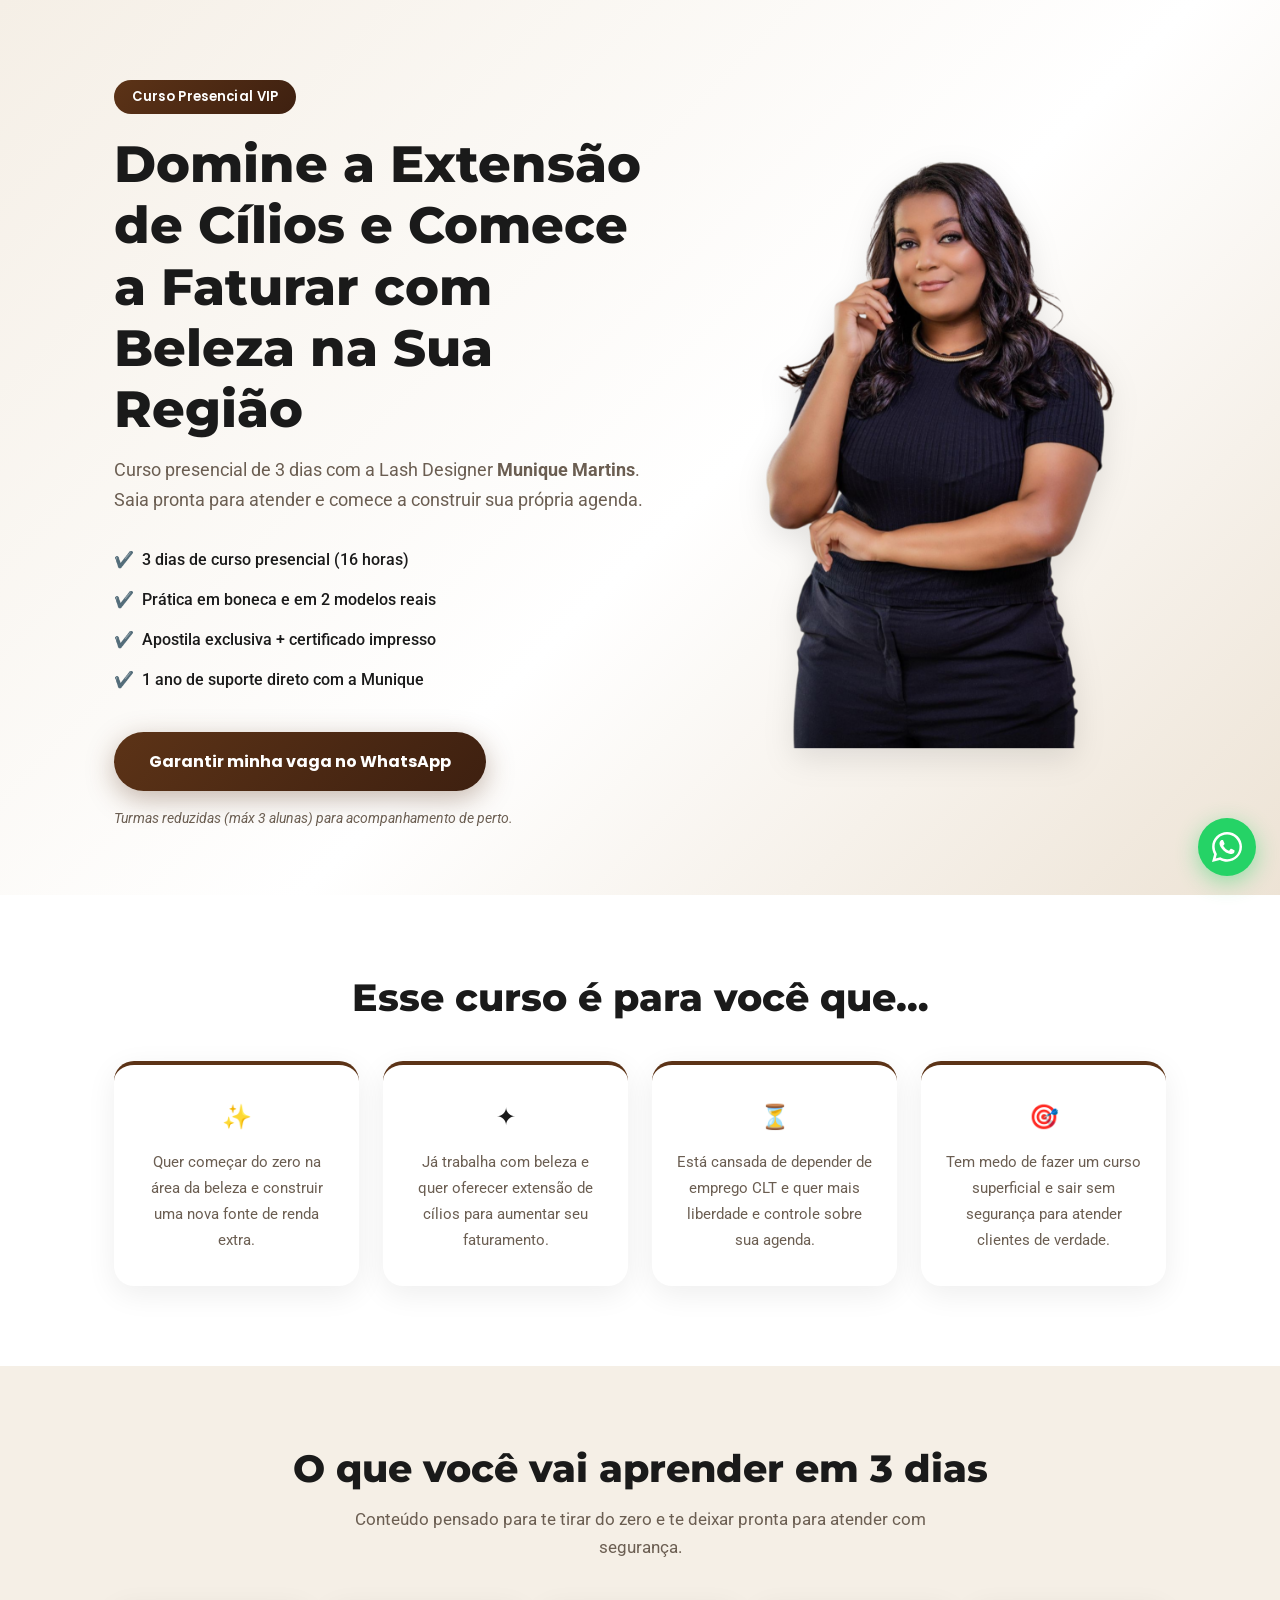
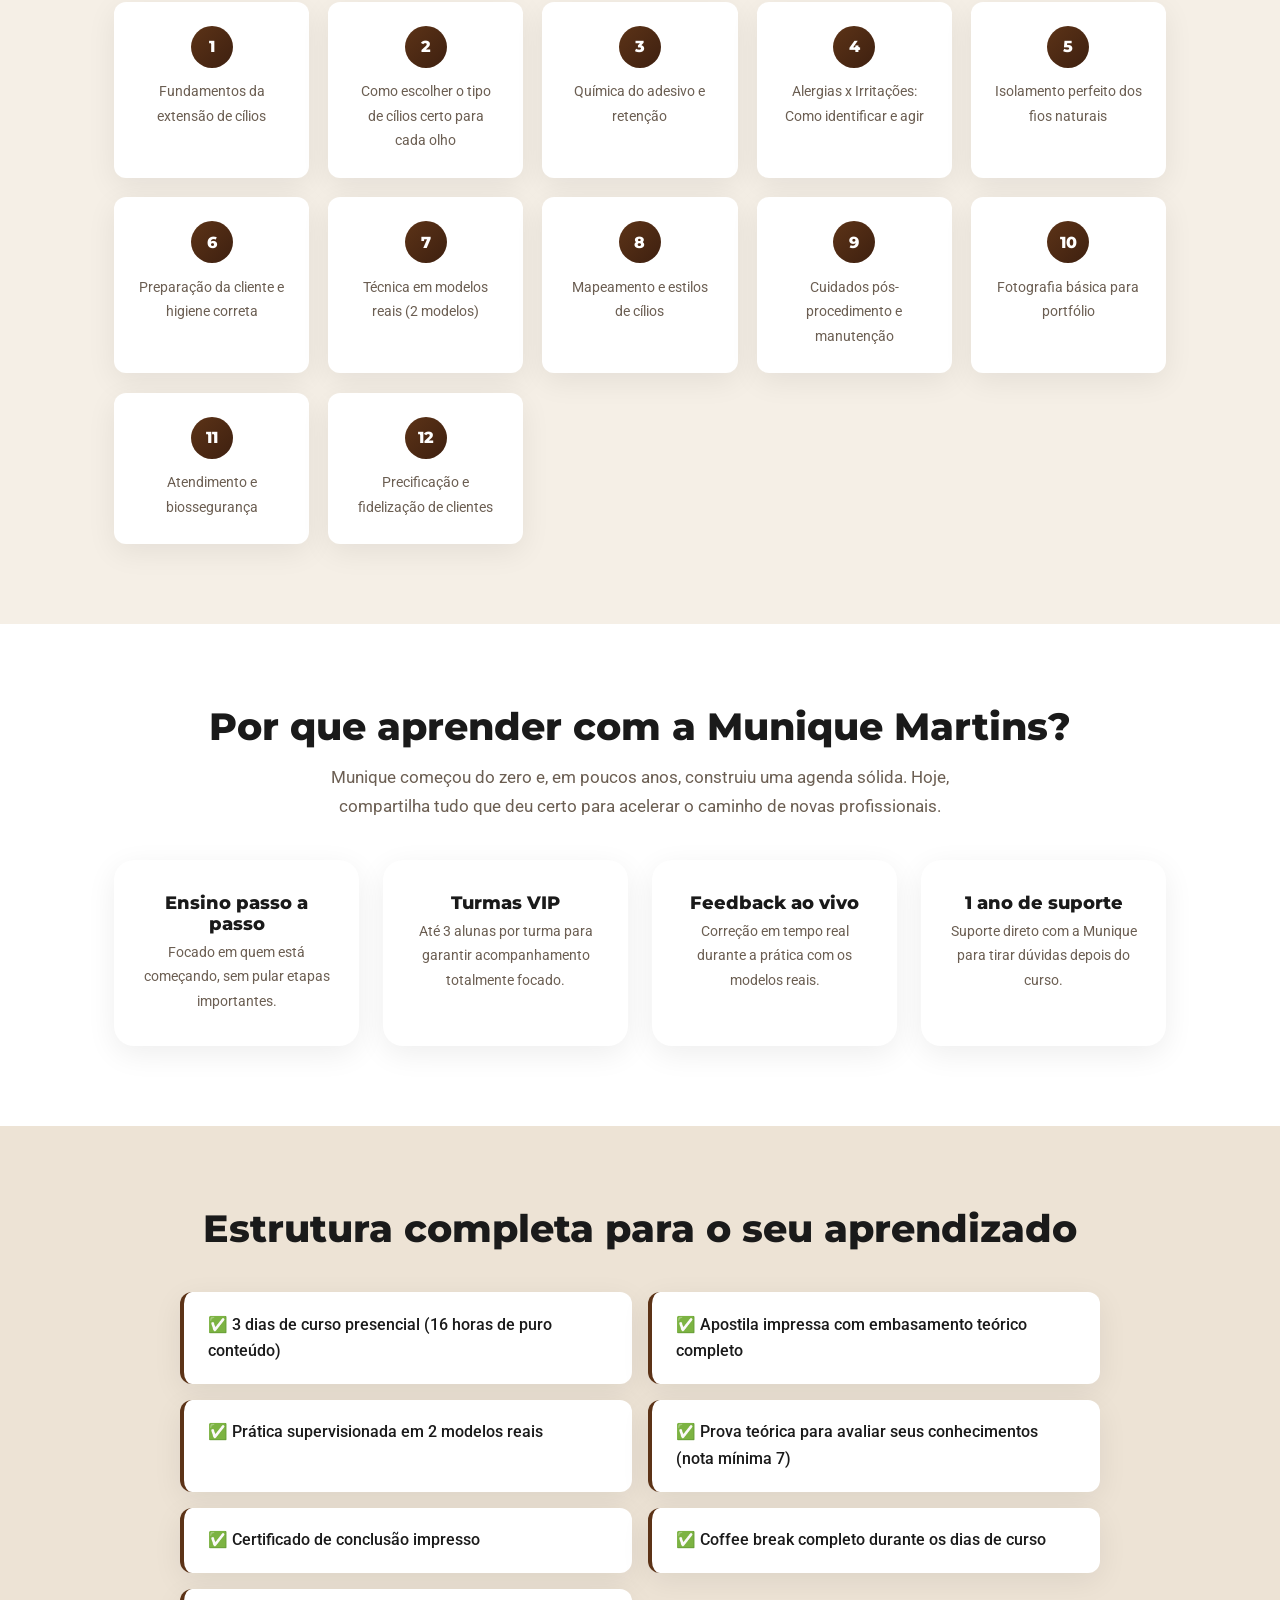
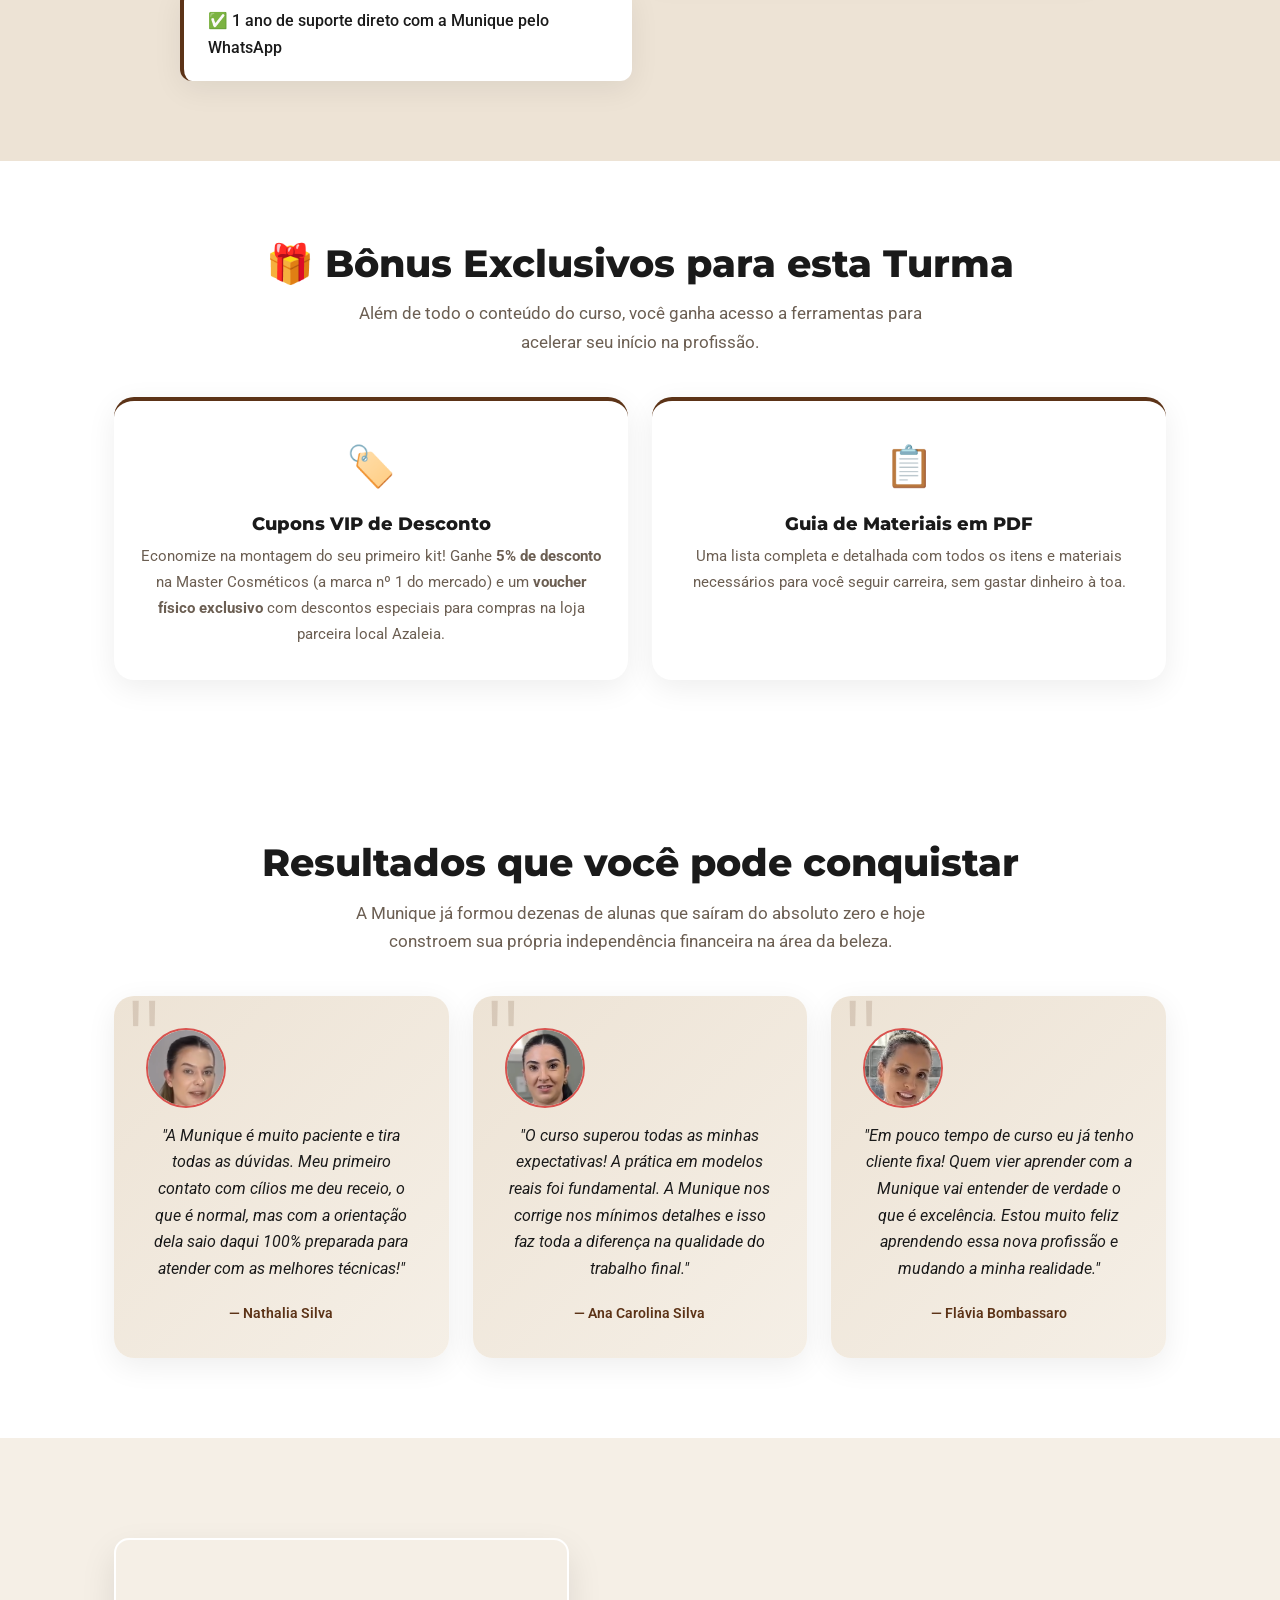
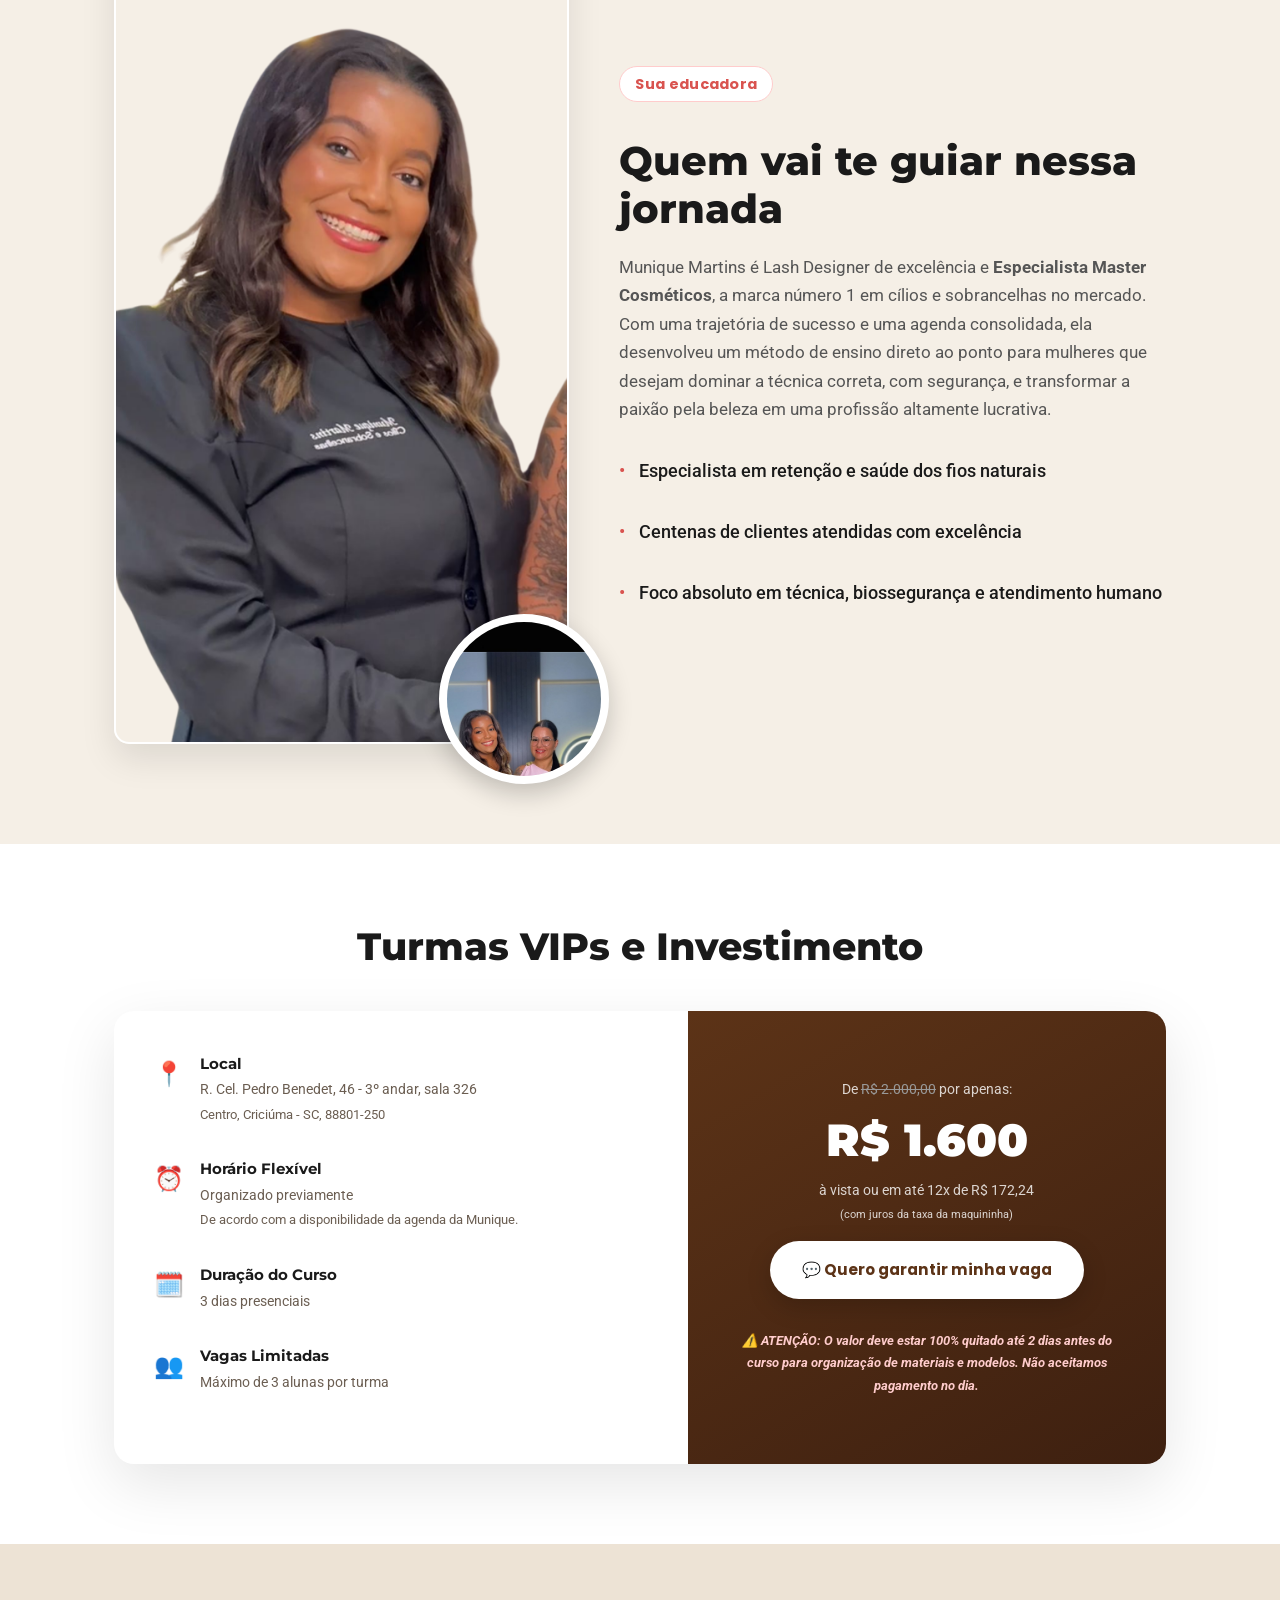
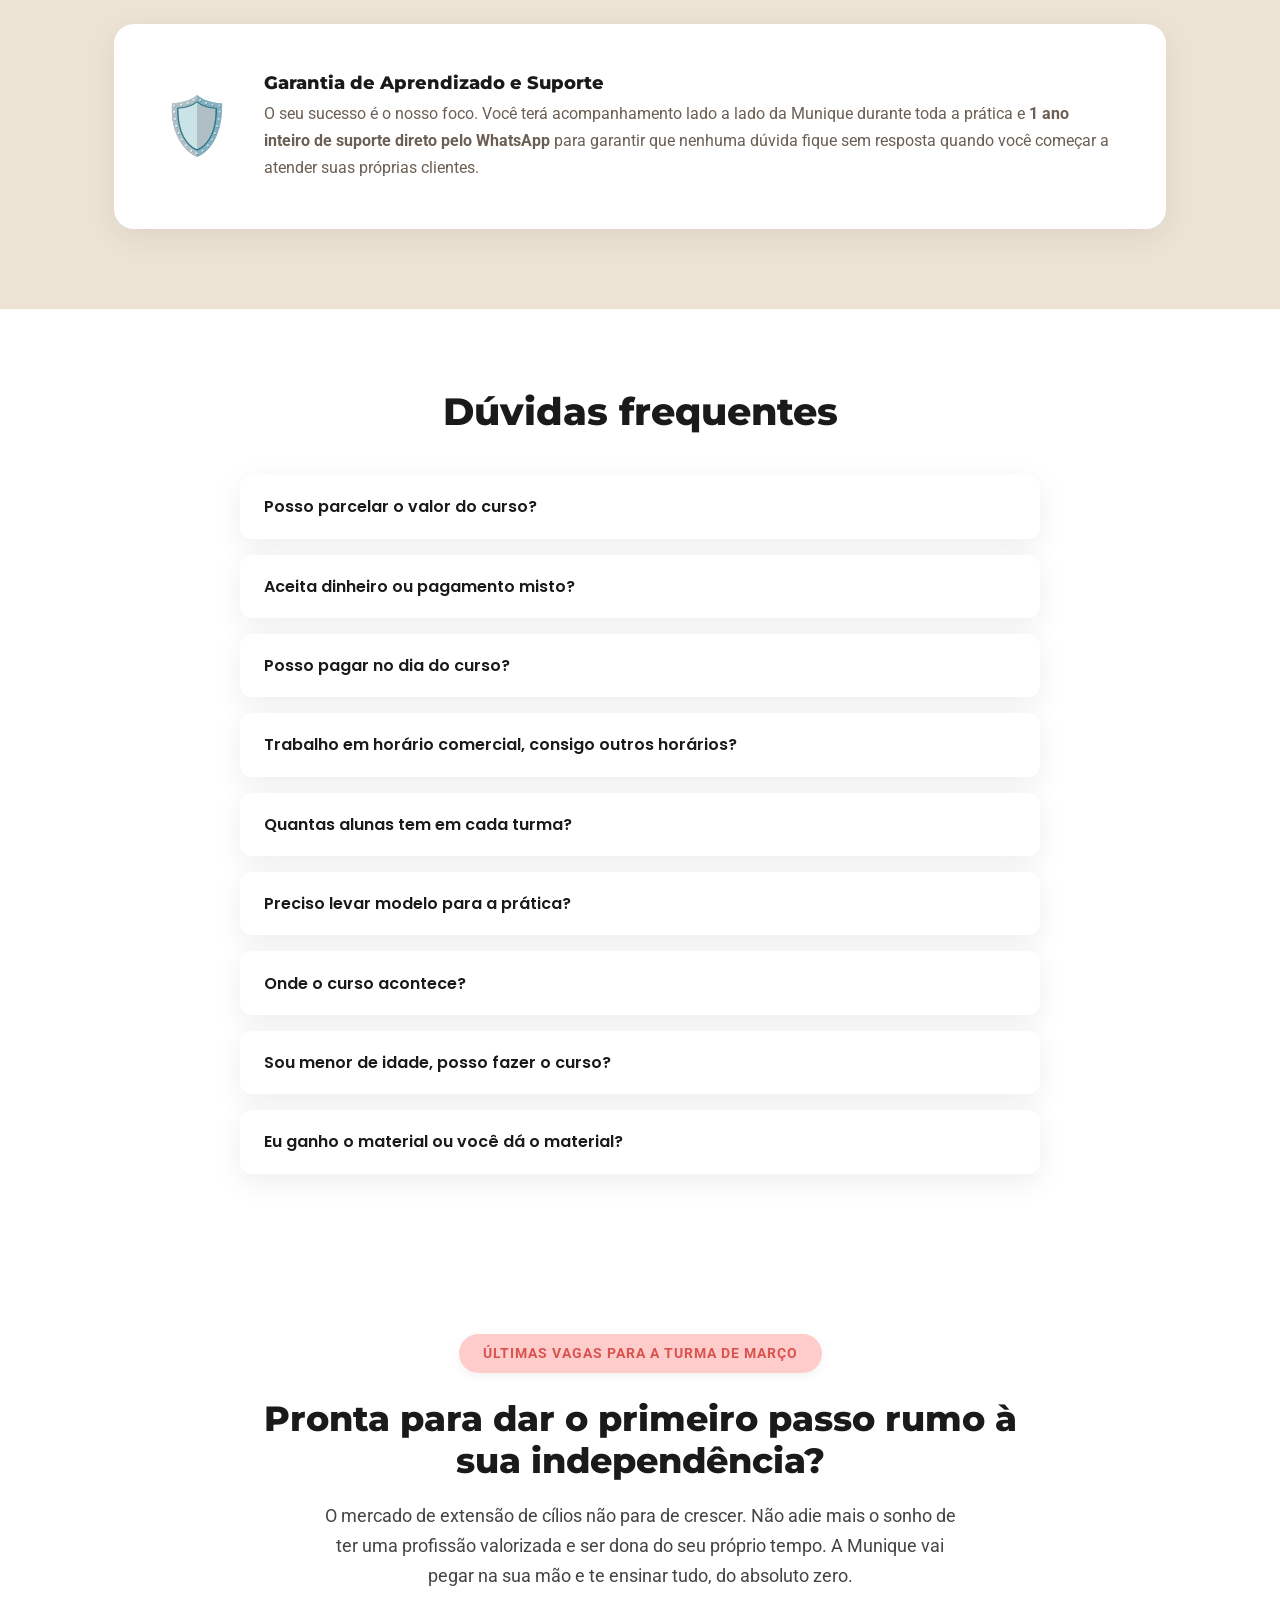
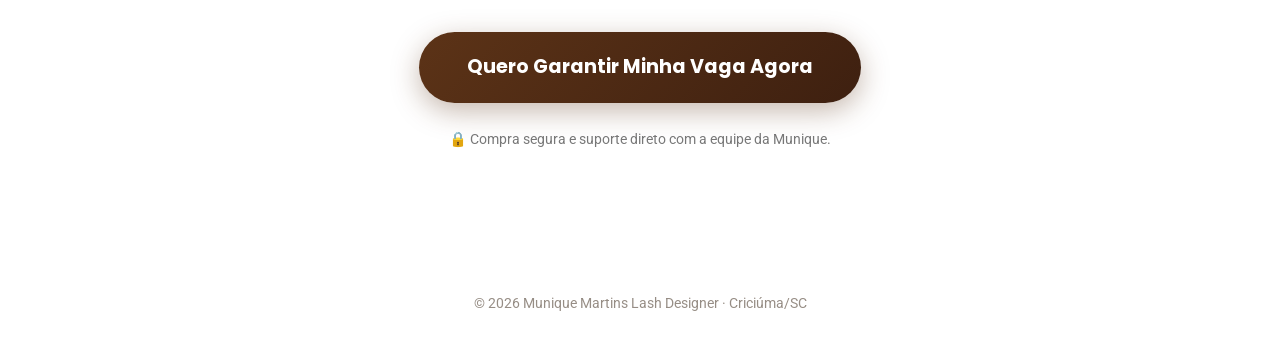
==== index.html @ 61d9dd16 "index.html" ====
<!DOCTYPE html>
<html lang="pt-BR">
<head>
<meta charset="UTF-8">
<meta name="viewport" content="width=device-width, initial-scale=1.0">
<meta name="description" content="Curso presencial de extensão de cílios com Munique Martins em Criciúma/SC. Aprenda do zero em 3 dias e comece a faturar com beleza.">
<title>Curso de Extensão de Cílios | Munique Martins – Criciúma/SC</title>
<link rel="preconnect" href="https://fonts.googleapis.com">
<link href="https://fonts.googleapis.com/css2?family=Montserrat:wght@700;800;900&family=Roboto:wght@400;500&family=Poppins:wght@600;700&display=swap" rel="stylesheet">
<link rel="stylesheet" href="style.css?v=5">

<script async src="https://www.googletagmanager.com/gtag/js?id=G-8X27C1YMJF"></script>
<script>
  window.dataLayer = window.dataLayer || [];
  function gtag(){dataLayer.push(arguments);}
  gtag('js', new Date());

  gtag('config', 'G-8X27C1YMJF');
</script>

<script>
!function(f,b,e,v,n,t,s)
{if(f.fbq)return;n=f.fbq=function(){n.callMethod?
n.callMethod.apply(n,arguments):n.queue.push(arguments)};
if(!f._fbq)f._fbq=n;n.push=n;n.loaded=!0;n.version='2.0';
n.queue=[];t=b.createElement(e);t.async=!0;
t.src=v;s=b.getElementsByTagName(e)[0];
s.parentNode.insertBefore(t,s)}(window, document,'script',
'https://connect.facebook.net/en_US/fbevents.js');
fbq('init', '1853916475270462');
fbq('track', 'PageView');
</script>
<noscript><img height="1" width="1" style="display:none"
src="https://www.facebook.com/tr?id=1853916475270462&ev=PageView&noscript=1"
/></noscript>
</head>
<body>

<a href="https://wa.me/554896632517?text=Ol%C3%A1%2C%20Munique%21%20Quero%20garantir%20minha%20vaga%20no%20curso%20de%20c%C3%ADlios." class="float-wa" target="_blank" rel="noopener" aria-label="Falar no WhatsApp" onclick="fbq('track', 'Contact');">
  <svg viewBox="0 0 24 24" fill="currentColor" xmlns="http://www.w3.org/2000/svg">
    <path d="M20.52 3.449C18.24 1.245 15.24 0 12.045 0 5.463 0 .104 5.334.101 11.893c0 2.096.549 4.14 1.595 5.945L0 24l6.335-1.652c1.746.943 3.71 1.444 5.71 1.447h.006c6.585 0 11.946-5.336 11.949-11.896.002-3.176-1.24-6.165-3.479-8.45zM12.045 21.785h-.005c-1.775 0-3.514-.477-5.03-1.378l-.361-.214-3.741.977 1.001-3.626-.235-.374A9.86 9.86 0 0 1 2.1 11.894c.003-5.45 4.458-9.887 9.949-9.887 2.655.002 5.15 1.033 7.027 2.912a9.847 9.847 0 0 1 2.91 7.003c-.002 5.452-4.456 9.863-9.941 9.863zm5.455-7.392c-.3-.149-1.764-.866-2.037-.964-.273-.099-.472-.149-.671.148-.198.298-.767.963-.941 1.163-.173.198-.347.222-.646.074-.299-.149-1.262-.463-2.403-1.477-.888-.789-1.488-1.763-1.662-2.06-.173-.298-.019-.459.13-.607.133-.133.298-.347.447-.521.149-.173.198-.297.298-.496.099-.198.05-.371-.025-.52-.074-.149-.671-1.609-.919-2.203-.242-.579-.488-.5-.671-.51l-.571-.01c-.198 0-.521.074-.794.372-.272.297-1.041 1.017-1.041 2.479s1.065 2.876 1.213 3.074c.149.198 2.095 3.2 5.076 4.488.709.306 1.263.489 1.694.626.712.226 1.36.194 1.872.118.57-.085 1.758-.719 2.006-1.413.247-.694.247-1.289.173-1.413-.074-.124-.272-.198-.57-.347z"/>
  </svg>
</a>

<section id="hero">
  <div class="container hero-inner">
    <div class="hero-text">
      <span class="badge">Curso Presencial VIP</span>
      <h1>Domine a Extensão de Cílios e Comece a Faturar com Beleza na Sua Região</h1>
      <p class="sub">Curso presencial de 3 dias com a Lash Designer <strong>Munique Martins</strong>. Saia pronta para atender e comece a construir sua própria agenda.</p>
      <ul class="hero-bullets">
        <li><span>✔️</span> 3 dias de curso presencial (16 horas)</li>
        <li><span>✔️</span> Prática em boneca e em 2 modelos reais</li>
        <li><span>✔️</span> Apostila exclusiva + certificado impresso</li>
        <li><span>✔️</span> 1 ano de suporte direto com a Munique</li>
      </ul>
      
      <a href="https://wa.me/554896632517?text=Quero%20garantir%20minha%20vaga%20no%20curso%20de%20c%C3%ADlios%21" class="btn-primary" target="_blank" onclick="fbq('track', 'Contact');">
        Garantir minha vaga no WhatsApp
      </a>
      <p class="hero-note">Turmas reduzidas (máx 3 alunas) para acompanhamento de perto.</p>
    </div>
    <div class="hero-img">
      <img src="munique_hero.png" alt="Lash Designer Munique Martins" style="width: 100%; object-fit: cover; object-position: bottom; filter: drop-shadow(0px 10px 15px rgba(0,0,0,0.1));">
    </div>
  </div>
</section>

<section id="para-quem">
  <div class="container">
    <h2>Esse curso é para você que…</h2>
    <div class="cards-grid">
      <div class="card-pq animate">
        <span style="font-size: 1.5em;">✨</span>
        <p>Quer começar do zero na área da beleza e construir uma nova fonte de renda extra.</p>
      </div>
      <div class="card-pq animate">
        <span style="font-size: 1.5em;">✦</span>
        <p>Já trabalha com beleza e quer oferecer extensão de cílios para aumentar seu faturamento.</p>
      </div>
      <div class="card-pq animate">
        <span style="font-size: 1.5em;">⏳</span>
        <p>Está cansada de depender de emprego CLT e quer mais liberdade e controle sobre sua agenda.</p>
      </div>
      <div class="card-pq animate">
        <span style="font-size: 1.5em;">🎯</span>
        <p>Tem medo de fazer um curso superficial e sair sem segurança para atender clientes de verdade.</p>
      </div>
    </div>
  </div>
</section>

<section id="conteudo" class="bg-bege">
  <div class="container">
    <h2>O que você vai aprender em 3 dias</h2>
    <p class="section-sub">Conteúdo pensado para te tirar do zero e te deixar pronta para atender com segurança.</p>
    <div class="modulos-grid">
      <div class="modulo-card animate"><span>1</span><p>Fundamentos da extensão de cílios</p></div>
      <div class="modulo-card animate"><span>2</span><p>Como escolher o tipo de cílios certo para cada olho</p></div>
      <div class="modulo-card animate"><span>3</span><p>Química do adesivo e retenção</p></div>
      <div class="modulo-card animate"><span>4</span><p>Alergias x Irritações: Como identificar e agir</p></div>
      <div class="modulo-card animate"><span>5</span><p>Isolamento perfeito dos fios naturais</p></div>
      <div class="modulo-card animate"><span>6</span><p>Preparação da cliente e higiene correta</p></div>
      <div class="modulo-card animate"><span>7</span><p>Técnica em modelos reais (2 modelos)</p></div>
      <div class="modulo-card animate"><span>8</span><p>Mapeamento e estilos de cílios</p></div>
      <div class="modulo-card animate"><span>9</span><p>Cuidados pós-procedimento e manutenção</p></div>
      <div class="modulo-card animate"><span>10</span><p>Fotografia básica para portfólio</p></div>
      <div class="modulo-card animate"><span>11</span><p>Atendimento e biossegurança</p></div>
      <div class="modulo-card animate"><span>12</span><p>Precificação e fidelização de clientes</p></div>
    </div>
  </div>
</section>

<section id="diferenciais">
  <div class="container">
    <h2>Por que aprender com a Munique Martins?</h2>
    <p class="section-sub">Munique começou do zero e, em poucos anos, construiu uma agenda sólida. Hoje, compartilha tudo que deu certo para acelerar o caminho de novas profissionais.</p>
    <div class="dif-grid">
      <div class="dif-item animate">
        <h3 style="margin-top: 0;">Ensino passo a passo</h3>
        <p>Focado em quem está começando, sem pular etapas importantes.</p>
      </div>
      <div class="dif-item animate">
        <h3 style="margin-top: 0;">Turmas VIP</h3>
        <p>Até 3 alunas por turma para garantir acompanhamento totalmente focado.</p>
      </div>
      <div class="dif-item animate">
        <h3 style="margin-top: 0;">Feedback ao vivo</h3>
        <p>Correção em tempo real durante a prática com os modelos reais.</p>
      </div>
      <div class="dif-item animate">
        <h3 style="margin-top: 0;">1 ano de suporte</h3>
        <p>Suporte direto com a Munique para tirar dúvidas depois do curso.</p>
      </div>
    </div>
  </div>
</section>

<section id="incluso" class="bg-pink-pale">
  <div class="container">
    <h2>Estrutura completa para o seu aprendizado</h2>
    <div class="incluso-list">
      <div class="incluso-item animate">✅ 3 dias de curso presencial (16 horas de puro conteúdo)</div>
      <div class="incluso-item animate">✅ Apostila impressa com embasamento teórico completo</div>
      <div class="incluso-item animate">✅ Prática supervisionada em 2 modelos reais</div>
      <div class="incluso-item animate">✅ Prova teórica para avaliar seus conhecimentos (nota mínima 7)</div>
      <div class="incluso-item animate">✅ Certificado de conclusão impresso</div>
      <div class="incluso-item animate">✅ Coffee break completo durante os dias de curso</div>
      <div class="incluso-item animate">✅ 1 ano de suporte direto com a Munique pelo WhatsApp</div>
    </div>
  </div>
</section>

<section id="bonus">
  <div class="container">
    <h2>🎁 Bônus Exclusivos para esta Turma</h2>
    <p class="section-sub">Além de todo o conteúdo do curso, você ganha acesso a ferramentas para acelerar seu início na profissão.</p>
    <div class="cards-grid">
      
      <div class="card-pq animate">
        <span>🏷️</span>
        <h3 style="margin-bottom: 10px; font-size: 1.1em;">Cupons VIP de Desconto</h3>
        <p>Economize na montagem do seu primeiro kit! Ganhe <strong>5% de desconto</strong> na Master Cosméticos (a marca nº 1 do mercado) e um <strong>voucher físico exclusivo</strong> com descontos especiais para compras na loja parceira local Azaleia.</p>
      </div>
      
      <div class="card-pq animate">
        <span>📋</span>
        <h3 style="margin-bottom: 10px; font-size: 1.1em;">Guia de Materiais em PDF</h3>
        <p>Uma lista completa e detalhada com todos os itens e materiais necessários para você seguir carreira, sem gastar dinheiro à toa.</p>
      </div>

    </div>
  </div>
</section>

<section id="depoimentos">
  <div class="container">
    <h2>Resultados que você pode conquistar</h2>
    <p class="section-sub">A Munique já formou dezenas de alunas que saíram do absoluto zero e hoje constroem sua própria independência financeira na área da beleza.</p>
    <div class="dep-grid">
      
      <div class="dep-card animate" style="text-align: center;">
        <img src="aluna1.png" alt="Foto da Aluna" style="width: 80px; height: 80px; border-radius: 50%; object-fit: cover; margin-bottom: 15px; background-color: #eee; border: 2px solid #d9534f;">
        <p>"A Munique é muito paciente e tira todas as dúvidas. Meu primeiro contato com cílios me deu receio, o que é normal, mas com a orientação dela saio daqui 100% preparada para atender com as melhores técnicas!"</p>
        <cite>— Nathalia Silva</cite>
      </div>

      <div class="dep-card animate" style="text-align: center;">
        <img src="aluna2.png" alt="Foto da Aluna" style="width: 80px; height: 80px; border-radius: 50%; object-fit: cover; margin-bottom: 15px; background-color: #eee; border: 2px solid #d9534f;">
        <p>"O curso superou todas as minhas expectativas! A prática em modelos reais foi fundamental. A Munique nos corrige nos mínimos detalhes e isso faz toda a diferença na qualidade do trabalho final."</p>
        <cite>— Ana Carolina Silva</cite>
      </div>

      <div class="dep-card animate" style="text-align: center;">
        <img src="aluna3.png" alt="Foto da Aluna" style="width: 80px; height: 80px; border-radius: 50%; object-fit: cover; margin-bottom: 15px; background-color: #eee; border: 2px solid #d9534f;">
        <p>"Em pouco tempo de curso eu já tenho cliente fixa! Quem vier aprender com a Munique vai entender de verdade o que é excelência. Estou muito feliz aprendendo essa nova profissão e mudando a minha realidade."</p>
        <cite>— Flávia Bombassaro</cite>
      </div>

    </div>
  </div>
</section>

<section id="sobre" class="bg-bege" style="padding: 100px 0;">
  <div class="container sobre-inner" style="display: flex; gap: 50px; align-items: center; flex-wrap: wrap;">
    
    <div class="sobre-img-container" style="flex: 1; min-width: 320px; position: relative;">
      <img src="munique_author.png" alt="Munique Martins Lash Designer Master" style="width: 100%; border-radius: 15px; box-shadow: 0 15px 35px rgba(0,0,0,0.1); border: 2px solid #fff;">
      <img src="munique_educator.jpeg" alt="Munique Martins entregando certificado à aluna" style="width: 170px; height: 170px; border-radius: 50%; border: 8px solid #fff; box-shadow: 0 10px 25px rgba(0,0,0,0.2); position: absolute; bottom: -40px; right: -40px; object-fit: cover; background-color: #eee;">
    </div>

    <div class="sobre-text" style="flex: 1.2; min-width: 320px;">
      <span class="badge" style="background: #fff; color: #d9534f; border: 1px solid #ffcccc; padding: 5px 15px; border-radius: 20px; font-weight: bold; font-size: 0.9em;">Sua educadora</span>
      <h2 style="font-size: 2.5em; margin: 15px 0 20px; line-height: 1.2;">Quem vai te guiar nessa jornada</h2>
      <p style="color: #555; line-height: 1.7; margin-bottom: 25px; font-size: 1.05em;">Munique Martins é Lash Designer de excelência e <strong>Especialista Master Cosméticos</strong>, a marca número 1 em cílios e sobrancelhas no mercado. Com uma trajetória de sucesso e uma agenda consolidada, ela desenvolveu um método de ensino direto ao ponto para mulheres que desejam dominar a técnica correta, com segurança, e transformar a paixão pela beleza em uma profissão altamente lucrativa.</p>
      
      <ul class="sobre-bullets" style="list-style-type: none; padding-left: 0;">
        <li style="margin-bottom: 15px; font-weight: 500; font-size: 1.1em;"><span style="color: #d9534f; margin-right: 10px;">•</span> Especialista em retenção e saúde dos fios naturais</li>
        <li style="margin-bottom: 15px; font-weight: 500; font-size: 1.1em;"><span style="color: #d9534f; margin-right: 10px;">•</span> Centenas de clientes atendidas com excelência</li>
        <li style="font-weight: 500; font-size: 1.1em;"><span style="color: #d9534f; margin-right: 10px;">•</span> Foco absoluto em técnica, biossegurança e atendimento humano</li>
      </ul>
    </div>

  </div>
</section>

<section id="turmas">
  <div class="container">
    <h2>Turmas VIPs e Investimento</h2>
    <div class="preco-card">
      <div class="preco-info">
        <div class="preco-item">
          <span>📍</span>
          <div>
            <strong>Local</strong>
            <p>R. Cel. Pedro Benedet, 46 - 3º andar, sala 326<br><small>Centro, Criciúma - SC, 88801-250</small></p>
          </div>
        </div>
        <div class="preco-item">
          <span>⏰</span>
          <div>
            <strong>Horário Flexível</strong>
            <p>Organizado previamente<br><small>De acordo com a disponibilidade da agenda da Munique.</small></p>
          </div>
        </div>
        <div class="preco-item">
          <span>🗓️</span>
          <div>
            <strong>Duração do Curso</strong>
            <p>3 dias presenciais</p>
          </div>
        </div>
        <div class="preco-item">
          <span>👥</span>
          <div>
            <strong>Vagas Limitadas</strong>
            <p>Máximo de 3 alunas por turma</p>
          </div>
        </div>
      </div>
      <div class="preco-valor">
        <p class="preco-label">De <s style="color: #999; font-weight: normal;">R$ 2.000,00</s> por apenas:</p>
        <p class="preco-num">R$ 1.600</p>
        <p class="preco-parcel">à vista ou em até 12x de R$ 172,24<br><small>(com juros da taxa da maquininha)</small></p>
        
        <a href="https://wa.me/554896632517?text=Quero%20garantir%20minha%20vaga%20no%20curso%20de%20c%C3%ADlios%21" class="btn-white" target="_blank" onclick="fbq('track', 'Contact');">💬 Quero garantir minha vaga</a>
        
        <p class="urgencia-note" style="margin-top: 15px; font-weight: bold; color: #ffcccc;">⚠️ ATENÇÃO: O valor deve estar 100% quitado até 2 dias antes do curso para organização de materiais e modelos. Não aceitamos pagamento no dia.</p>
      </div>
    </div>
  </div>
</section>

<section id="garantia" class="bg-pink-pale">
  <div class="container">
    <div class="garantia-inner">
      <div class="garantia-badge">🛡️</div>
      <div>
        <h3>Garantia de Aprendizado e Suporte</h3>
        <p>O seu sucesso é o nosso foco. Você terá acompanhamento lado a lado da Munique durante toda a prática e <strong>1 ano inteiro de suporte direto pelo WhatsApp</strong> para garantir que nenhuma dúvida fique sem resposta quando você começar a atender suas próprias clientes.</p>
      </div>
    </div>
  </div>
</section>

<section id="faq">
  <div class="container">
    <h2>Dúvidas frequentes</h2>
    <div class="faq-list">
      <div class="faq-item">
        <button class="faq-btn">Posso parcelar o valor do curso?</button>
        <div class="faq-ans"><p>Sim! Você pode parcelar em até 12x no cartão de crédito (com juros da taxa da maquininha).</p></div>
      </div>
      <div class="faq-item">
        <button class="faq-btn">Aceita dinheiro ou pagamento misto?</button>
        <div class="faq-ans"><p>Sim. Você pode pagar em dinheiro ou fazer um pagamento misto (uma parte em dinheiro/PIX e o restante no cartão).</p></div>
      </div>
      <div class="faq-item">
        <button class="faq-btn">Posso pagar no dia do curso?</button>
        <div class="faq-ans"><p>Não. O acerto de 100% do valor deve ser feito até 2 dias antes do início do curso para garantirmos a organização dos materiais, coffee break e das modelos.</p></div>
      </div>
      <div class="faq-item">
        <button class="faq-btn">Trabalho em horário comercial, consigo outros horários?</button>
        <div class="faq-ans"><p>Sim! O nosso cronograma possui horário flexível, que é organizado previamente de acordo com a disponibilidade da agenda da Munique.</p></div>
      </div>
      <div class="faq-item">
        <button class="faq-btn">Quantas alunas tem em cada turma?</button>
        <div class="faq-ans"><p>Nossas turmas são VIPs, com até 3 alunas no máximo. Isso garante que a Munique consiga dar atenção total a cada detalhe da sua prática.</p></div>
      </div>
      <div class="faq-item">
        <button class="faq-btn">Preciso levar modelo para a prática?</button>
        <div class="faq-ans"><p>Não precisa se preocupar com isso. Temos um grupo de modelos disponível e 2 modelos reais serão fornecidas pela própria Munique para a sua prática.</p></div>
      </div>
      <div class="faq-item">
        <button class="faq-btn">Onde o curso acontece?</button>
        <div class="faq-ans"><p>No centro de Criciúma/SC. O endereço completo é R. Cel. Pedro Benedet, 46 - 3º andar, sala 326 (CEP 88801-250).</p></div>
      </div>
      <div class="faq-item">
        <button class="faq-btn">Sou menor de idade, posso fazer o curso?</button>
        <div class="faq-ans"><p>Sim! O curso é liberado para menores de idade que já queiram começar cedo a construir sua profissão.</p></div>
      </div>
      <div class="faq-item">
        <button class="faq-btn">Eu ganho o material ou você dá o material?</button>
        <div class="faq-ans"><p>Todo o material utilizado <strong>durante os dias de curso</strong> será disponibilizado integralmente pela Munique. Todo o material para você atender fora depois, é responsabilidade sua. Mas fique tranquila: você receberá uma lista em PDF com todos os itens necessários para seguir carreira e o contato de fornecedores.</p></div>
      </div>
    </div>
  </div>
</section>

<section id="cta-final" style="padding: 80px 0; text-align: center; background: #fff;">
  <div class="container">
    <span class="urgencia-tag" style="display: inline-block; background: #ffcccc; color: #d9534f; padding: 8px 24px; border-radius: 50px; font-weight: bold; font-size: 0.85em; text-transform: uppercase; letter-spacing: 1px; margin-bottom: 25px; box-shadow: 0 4px 10px rgba(0,0,0,0.05);">Últimas Vagas para a Turma de Março</span>
    <h2 style="margin-top: 0; font-size: 2.2em; max-width: 800px; margin-left: auto; margin-right: auto; line-height: 1.2; color: #1a1a1a;">Pronta para dar o primeiro passo rumo à sua independência?</h2>
    <p style="font-size: 1.1em; max-width: 650px; margin: 20px auto 40px; color: #444; line-height: 1.7;">O mercado de extensão de cílios não para de crescer. Não adie mais o sonho de ter uma profissão valorizada e ser dona do seu próprio tempo. A Munique vai pegar na sua mão e te ensinar tudo, do absoluto zero.</p>
    
    <a href="https://wa.me/554896632517?text=Quero%20garantir%20minha%20vaga%20no%20curso%20de%20c%C3%ADlios%21" class="btn-primary btn-large" target="_blank" style="font-size: 1.2rem; padding: 1.2rem 3rem; display: inline-block;" onclick="fbq('track', 'Contact');">
      Quero Garantir Minha Vaga Agora
    </a>
    
    <p style="margin-top: 25px; font-size: 0.9em; color: #777;">🔒 Compra segura e suporte direto com a equipe da Munique.</p>
  </div>
</section>

<footer id="footer" style="text-align: center; padding: 20px 0; margin-top: 40px;">
  <div class="container">
    <p class="footer-note" style="font-size: 0.9em; opacity: 0.7;">© 2026 Munique Martins Lash Designer &middot; Criciúma/SC</p>
  </div>
</footer>

<script src="script.js"></script>
</body>
</html>
---- style.css ----
:root {
  --choco:        #5C3317;
  --choco-hover:  #3E2010;
  --choco-light:  #8B5E3C;
  --beige:        #F5EFE6;
  --beige-dark:   #DDD0BE;
  --beige-mid:    #EDE3D5;
  --black:        #1a1a1a;
  --gray:         #6B5E52;
  --white:        #ffffff;
  --shadow-choco: 0 10px 40px rgba(92,51,23,0.15);
  --shadow-soft:  0 8px 30px rgba(0,0,0,0.07);
  --radius:       20px;
  --radius-sm:    12px;
}

*, *::before, *::after { margin: 0; padding: 0; box-sizing: border-box; }

/* TRAVA PARA IMPEDIR A BARRA DE ROLAGEM HORIZONTAL NA PÁGINA TODA */
html, body { 
  overflow-x: hidden; 
  width: 100%; 
}

html { scroll-behavior: smooth; }
body { font-family: 'Roboto', sans-serif; color: var(--black); line-height: 1.7; background: var(--white); }
img { max-width: 100%; display: block; border-radius: var(--radius); }
a { text-decoration: none; }
p { color: var(--gray); }
h1, h2, h3 { font-family: 'Montserrat', sans-serif; font-weight: 800; line-height: 1.2; }
h1 { font-size: clamp(2rem, 5vw, 3.2rem); color: var(--black); }
h2 { font-size: clamp(1.6rem, 4vw, 2.4rem); color: var(--black); text-align: center; margin-bottom: 0.8rem; }
h3 { font-size: 1.1rem; margin-bottom: 0.4rem; color: var(--black); }
.container { max-width: 1100px; margin: 0 auto; padding: 0 24px; }
section { padding: 5rem 0; }
.section-sub { text-align: center; max-width: 620px; margin: 0 auto 2.5rem; font-size: 1.05rem; }
.bg-bege { background: var(--beige); }
.bg-pink-pale { background: var(--beige-mid); }

/* BADGE */
.badge {
  display: inline-block;
  background: linear-gradient(135deg, var(--choco), var(--choco-hover));
  color: white;
  font-family: 'Poppins', sans-serif;
  font-weight: 600;
  font-size: 0.82rem;
  padding: 0.35rem 1.1rem;
  border-radius: 50px;
  margin-bottom: 1.2rem;
  letter-spacing: 0.3px;
}

/* BUTTONS */
.btn-primary {
  font-family: 'Poppins', sans-serif;
  font-weight: 700;
  display: inline-block;
  background: linear-gradient(135deg, var(--choco), var(--choco-hover));
  color: var(--white);
  padding: 1rem 2.2rem;
  border-radius: 50px;
  font-size: 1rem;
  transition: all 0.3s;
  box-shadow: 0 8px 28px rgba(92,51,23,0.35);
  cursor: pointer;
  border: none;
}
.btn-primary:hover { transform: translateY(-3px); box-shadow: 0 14px 38px rgba(92,51,23,0.48); }
.btn-large { font-size: 1.15rem; padding: 1.2rem 2.8rem; }
.btn-white {
  font-family: 'Poppins', sans-serif;
  font-weight: 700;
  display: inline-block;
  background: white;
  color: var(--choco);
  padding: 1rem 2rem;
  border-radius: 50px;
  font-size: 0.95rem;
  transition: all 0.3s;
  box-shadow: 0 8px 25px rgba(0,0,0,0.18);
}
.btn-white:hover { transform: translateY(-3px); background: var(--beige); }

/* FLOATING WHATSAPP */
.float-wa {
  position: fixed; bottom: 24px; right: 24px;
  width: 58px; height: 58px;
  background: #25D366; border-radius: 50%;
  display: flex; align-items: center; justify-content: center;
  color: white; z-index: 1000;
  box-shadow: 0 6px 22px rgba(37,211,102,0.45);
  transition: transform 0.3s;
}
.float-wa:hover { transform: scale(1.12); }
.float-wa svg { width: 30px; height: 30px; fill: white; }

/* HERO */
#hero {
  background: linear-gradient(135deg, var(--beige) 0%, var(--white) 55%, var(--beige-mid) 100%);
  padding: 5rem 0 4rem;
  overflow: hidden;
}
.hero-inner { display: grid; grid-template-columns: 1.1fr 0.9fr; gap: 3rem; align-items: center; }
.hero-text .sub { font-size: 1.1rem; margin: 1rem 0 1.5rem; }
.hero-bullets { list-style: none; margin-bottom: 2rem; }
.hero-bullets li {
  display: flex; align-items: flex-start; gap: 0.5rem;
  font-size: 1rem; padding: 0.4rem 0;
  color: var(--black); font-weight: 500;
}
.hero-bullets li span { flex-shrink: 0; }
.hero-note { margin-top: 1rem; font-size: 0.88rem; color: var(--gray); font-style: italic; }

/* PARA QUEM */
.cards-grid { display: grid; grid-template-columns: repeat(auto-fit, minmax(230px, 1fr)); gap: 1.5rem; margin-top: 2.5rem; }
.card-pq {
  background: var(--white); border-radius: var(--radius);
  padding: 2rem 1.5rem; text-align: center;
  box-shadow: var(--shadow-soft);
  transition: transform 0.3s, box-shadow 0.3s;
  border-top: 4px solid var(--choco);
}
.card-pq:hover { transform: translateY(-6px); box-shadow: var(--shadow-choco); }
.card-pq span { font-size: 2.5rem; display: block; margin-bottom: 0.8rem; }
.card-pq p { font-size: 0.95rem; }

/* MÓDULOS */
.modulos-grid { display: grid; grid-template-columns: repeat(auto-fit, minmax(195px, 1fr)); gap: 1.2rem; margin-top: 2rem; }
.modulo-card {
  background: var(--white); border-radius: var(--radius-sm);
  padding: 1.5rem; text-align: center;
  box-shadow: var(--shadow-soft); transition: all 0.3s;
  display: flex; flex-direction: column; align-items: center; gap: 0.8rem;
}
.modulo-card:hover { transform: translateY(-4px); box-shadow: var(--shadow-choco); }
.modulo-card > span {
  width: 42px; height: 42px;
  background: linear-gradient(135deg, var(--choco), var(--choco-hover));
  color: white; border-radius: 50%;
  display: flex; align-items: center; justify-content: center;
  font-family: 'Montserrat', sans-serif; font-weight: 800; font-size: 1rem;
  flex-shrink: 0;
}
.modulo-card p { font-size: 0.9rem; }

/* DIFERENCIAIS */
.dif-grid { display: grid; grid-template-columns: repeat(auto-fit, minmax(220px, 1fr)); gap: 1.5rem; margin-top: 2.5rem; }
.dif-item {
  background: var(--white); border-radius: var(--radius);
  padding: 2rem 1.5rem; text-align: center;
  box-shadow: var(--shadow-soft);
  transition: transform 0.3s, box-shadow 0.3s;
}
.dif-item:hover { transform: translateY(-6px); box-shadow: var(--shadow-choco); }
.dif-item > span { font-size: 2.5rem; display: block; margin-bottom: 1rem; }
.dif-item p { font-size: 0.9rem; }

/* INCLUSO */
.incluso-list {
  display: grid; grid-template-columns: repeat(auto-fit, minmax(300px, 1fr));
  gap: 1rem; margin-top: 2.5rem;
  max-width: 920px; margin-left: auto; margin-right: auto;
}
.incluso-item {
  background: var(--white); border-radius: var(--radius-sm);
  padding: 1.2rem 1.5rem;
  font-size: 0.98rem; color: var(--black); font-weight: 500;
  box-shadow: var(--shadow-soft);
  border-left: 4px solid var(--choco);
  transition: transform 0.3s;
}
.incluso-item:hover { transform: translateX(4px); }

/* DEPOIMENTOS */
.dep-grid { display: grid; grid-template-columns: repeat(auto-fit, minmax(280px, 1fr)); gap: 1.5rem; margin-top: 2.5rem; }
.dep-card {
  background: linear-gradient(135deg, var(--beige-mid), var(--beige));
  border-radius: var(--radius); padding: 2rem;
  box-shadow: var(--shadow-soft); position: relative; overflow: hidden;
}
.dep-card::before {
  content: '"'; font-family: 'Montserrat', sans-serif;
  font-size: 6rem; color: var(--choco);
  position: absolute; top: -10px; left: 12px;
  line-height: 1; opacity: 0.15;
}
.dep-card p { font-style: italic; color: var(--black); font-size: 0.98rem; margin-bottom: 1rem; }
.dep-card cite { font-size: 0.85rem; color: var(--choco); font-weight: 600; font-style: normal; }

/* SOBRE */
.sobre-inner { display: grid; grid-template-columns: 0.8fr 1.2fr; gap: 3.5rem; align-items: center; }
.sobre-text h2 { text-align: left; margin-bottom: 1rem; }
.sobre-text p { margin-bottom: 1.5rem; }
.sobre-bullets { list-style: none; }
.sobre-bullets li { padding: 0.5rem 0; font-size: 0.95rem; color: var(--black); }
.sobre-img-container img { object-fit: cover; object-position: top; }

/* PREÇO */
.preco-card {
  background: var(--white); border-radius: var(--radius);
  box-shadow: 0 20px 60px rgba(0,0,0,0.1);
  display: grid; grid-template-columns: 1.2fr 1fr;
  overflow: hidden; margin-top: 2.5rem;
}
.preco-info { padding: 2.5rem; }
.preco-item { display: flex; gap: 1rem; align-items: flex-start; margin-bottom: 1.8rem; }
.preco-item > span { font-size: 1.5rem; flex-shrink: 0; margin-top: 3px; }
.preco-item strong { display: block; font-family: 'Montserrat', sans-serif; font-size: 0.95rem; margin-bottom: 2px; }
.preco-item p { font-size: 0.9rem; margin: 0; }
.preco-item small { font-size: 0.8rem; color: var(--gray); }
.preco-valor {
  background: linear-gradient(150deg, var(--choco) 0%, var(--choco-hover) 100%);
  padding: 2.5rem 2rem;
  display: flex; flex-direction: column;
  align-items: center; justify-content: center;
  text-align: center; gap: 1rem;
}
.preco-label { color: rgba(255,255,255,0.8); font-size: 0.9rem; }
.preco-num { font-family: 'Montserrat', sans-serif; font-size: 2.8rem; font-weight: 900; color: white; line-height: 1; }
.preco-parcel { color: rgba(255,255,255,0.8); font-size: 0.85rem; }
.urgencia-note { font-size: 0.82rem; color: rgba(255,255,255,0.82); font-style: italic; padding: 0 0.5rem; }

/* GARANTIA */
.garantia-inner {
  display: flex; gap: 2rem; align-items: center;
  background: var(--white);
  padding: 3rem; border-radius: var(--radius);
  box-shadow: var(--shadow-soft);
}
.garantia-badge { font-size: 3.5rem; flex-shrink: 0; }

/* FAQ */
.faq-list { display: flex; flex-direction: column; gap: 1rem; max-width: 800px; margin: 2.5rem auto 0; }
.faq-item { background: var(--white); border-radius: var(--radius-sm); box-shadow: var(--shadow-soft); overflow: hidden; }
.faq-btn {
  width: 100%; text-align: left; padding: 1.2rem 1.5rem;
  font-family: 'Poppins', sans-serif; font-size: 1rem; font-weight: 600;
  background: transparent; border: none; color: var(--black);
  cursor: pointer; display: flex; justify-content: space-between; align-items: center;
}
.faq-ans { padding: 0 1.5rem; max-height: 0; overflow: hidden; transition: max-height 0.3s ease; }
.faq-ans p { padding-bottom: 1.2rem; }


/* =========================================
   AJUSTES EXCLUSIVOS PARA CELULAR (MOBILE)
   ========================================= */
@media (max-width: 768px) {
  
  /* 1. AJUSTE DO TOPO (HERO) */
  #hero .hero-inner {
    display: flex !important;
    flex-direction: column !important; 
    align-items: center !important;
    text-align: center !important;
  }
  
  #hero .hero-text {
    width: 100% !important;
    padding-right: 0 !important;
    display: flex !important;
    flex-direction: column !important;
    align-items: center !important;
  }
  
  #hero h1, #hero .sub, #hero .hero-note {
    text-align: center !important;
  }

  #hero .badge {
    margin-left: auto !important;
    margin-right: auto !important;
  }
  
  #hero .hero-bullets {
    margin: 20px auto !important;
    width: fit-content !important;
    display: flex !important;
    flex-direction: column !important;
    align-items: flex-start !important;
  }
  
  #hero .hero-img {
    margin-top: 10px !important;
    width: 100% !important;
    display: flex !important;
    justify-content: center !important;
  }
  
  #hero .hero-img img {
    max-width: 350px !important;
    margin: 0 auto !important;
  }

  /* 2. AJUSTE DA SEÇÃO DE PREÇO E TURMAS (A CORREÇÃO ESTÁ AQUI!) */
  .preco-card {
    display: flex !important;
    flex-direction: column !important;
    width: 100% !important;
  }
  
  .preco-info {
    border-right: none !important; 
    border-bottom: 2px dashed #ddd !important;
    padding: 2rem 1.5rem !important;
  }
  
  .preco-valor {
    /* RESETAMOS O PADDING IGUAL PARA OS DOIS LADOS */
    padding: 2.5rem 1.5rem !important; 
    width: 100% !important;
    box-sizing: border-box !important;
    display: flex !important;
    flex-direction: column !important;
    align-items: center !important;
    justify-content: center !important;
    text-align: center !important;
  }

  /* 3. AJUSTE DA GARANTIA */
  .garantia-inner {
    display: flex !important;
    flex-direction: column !important;
    align-items: center !important;
    text-align: center !important;
    padding: 2rem 1.5rem;
  }
  
  .garantia-badge {
    margin-right: 0;
    margin-bottom: 15px; 
  }
  
  /* 4. AJUSTE SOBRE (Educadora) */
  .sobre-inner {
    display: flex;
    flex-direction: column;
    text-align: center;
  }
  
  .sobre-text h2 {
    text-align: center;
  }

  .sobre-bullets {
    display: inline-block;
    text-align: left;
  }
  
  .sobre-img-container {
    margin-bottom: 40px;
    width: 100%;
  }

  .sobre-img-container img {
    object-position: center 25%; 
  }

  /* 5. FAQ SEMPRE ABERTO NO MOBILE */
  .faq-ans {
    max-height: 1000px; 
    padding-top: 0.5rem; 
  }
  
  .faq-btn {
    color: var(--choco); 
    padding-bottom: 0.5rem;
  }
}
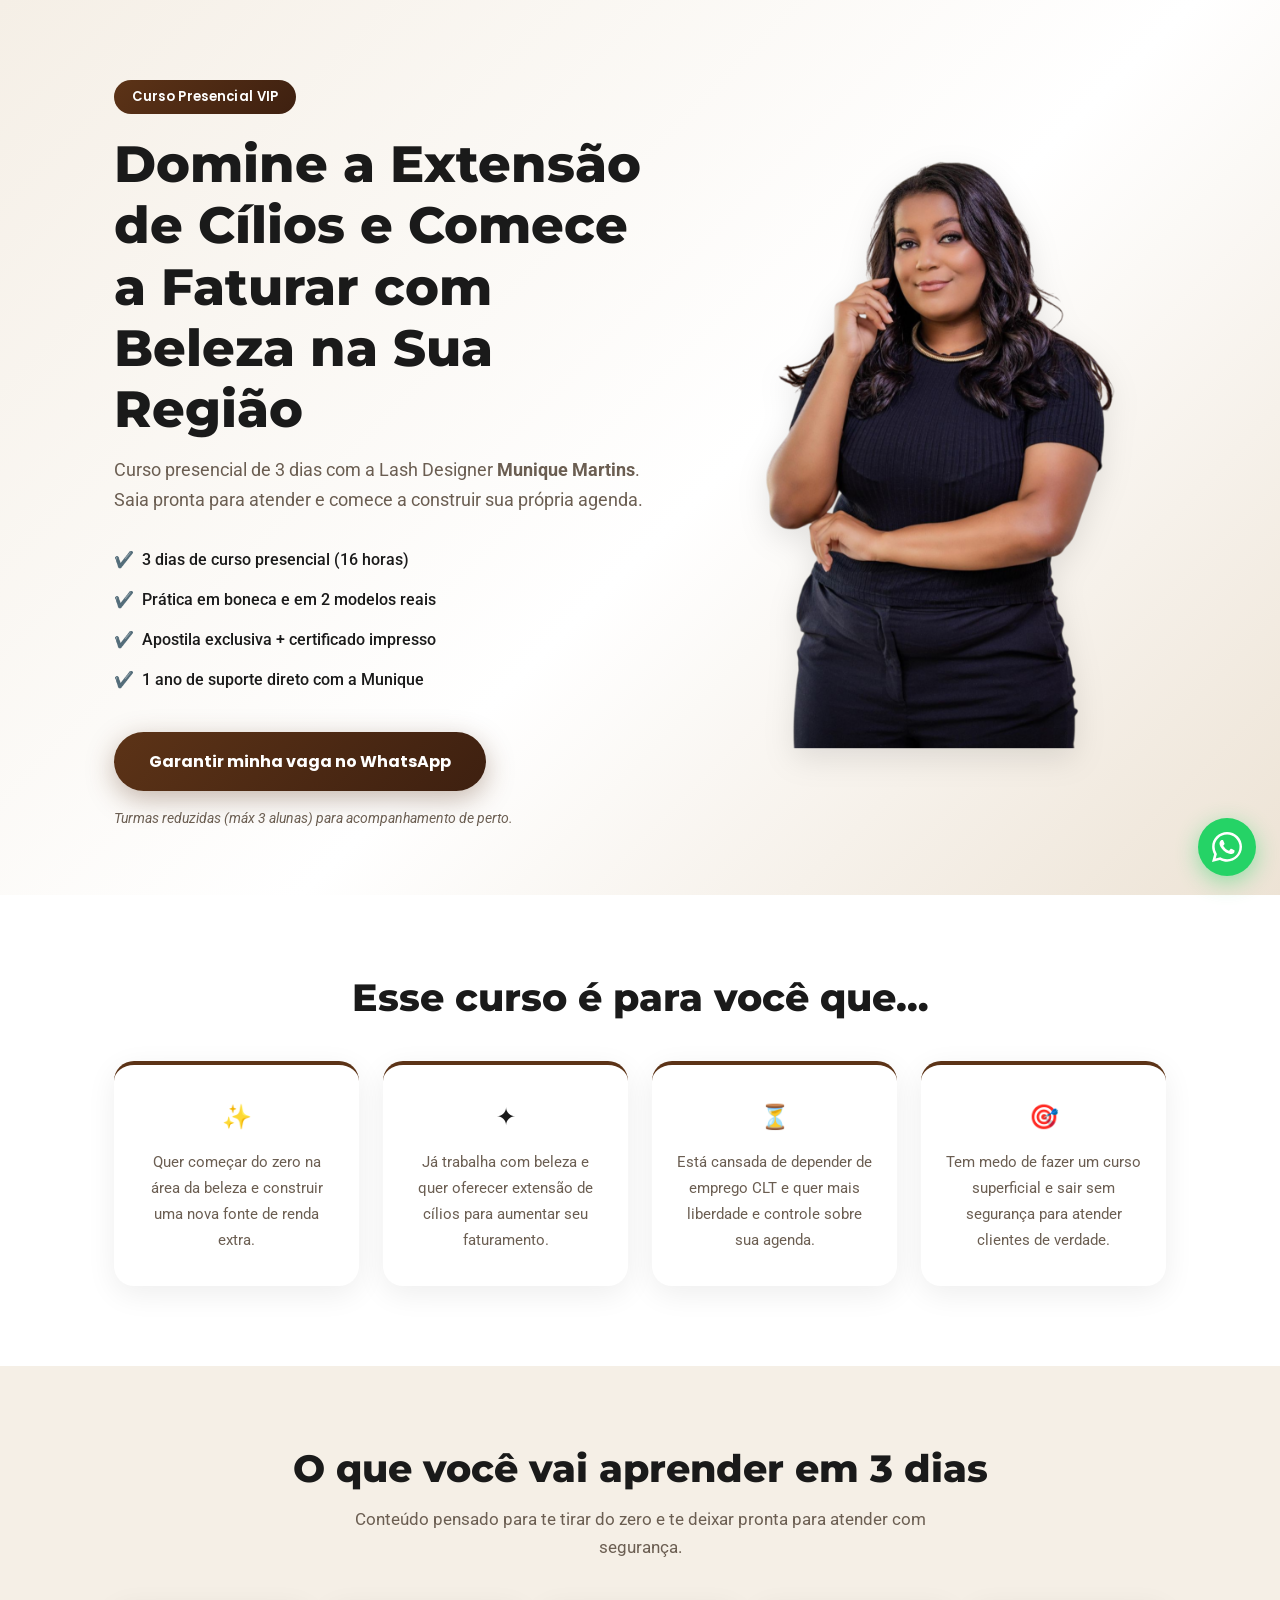
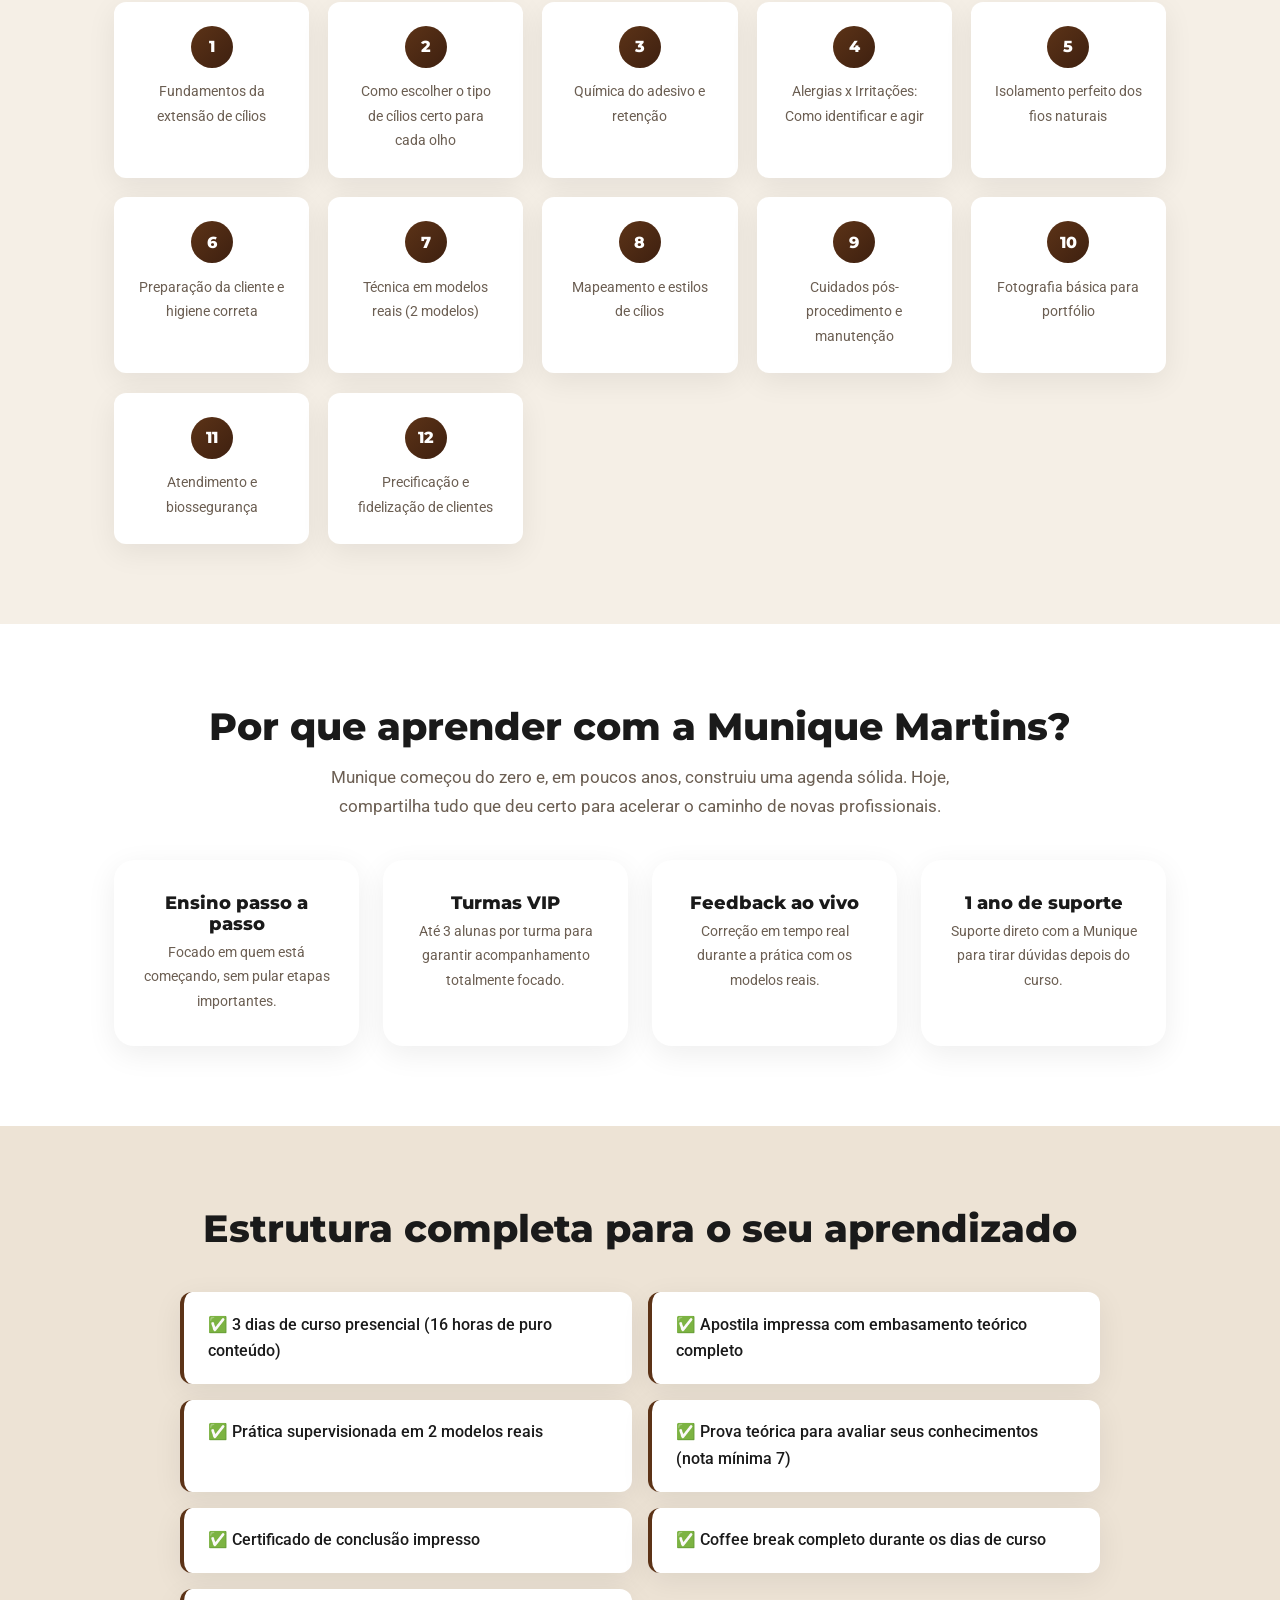
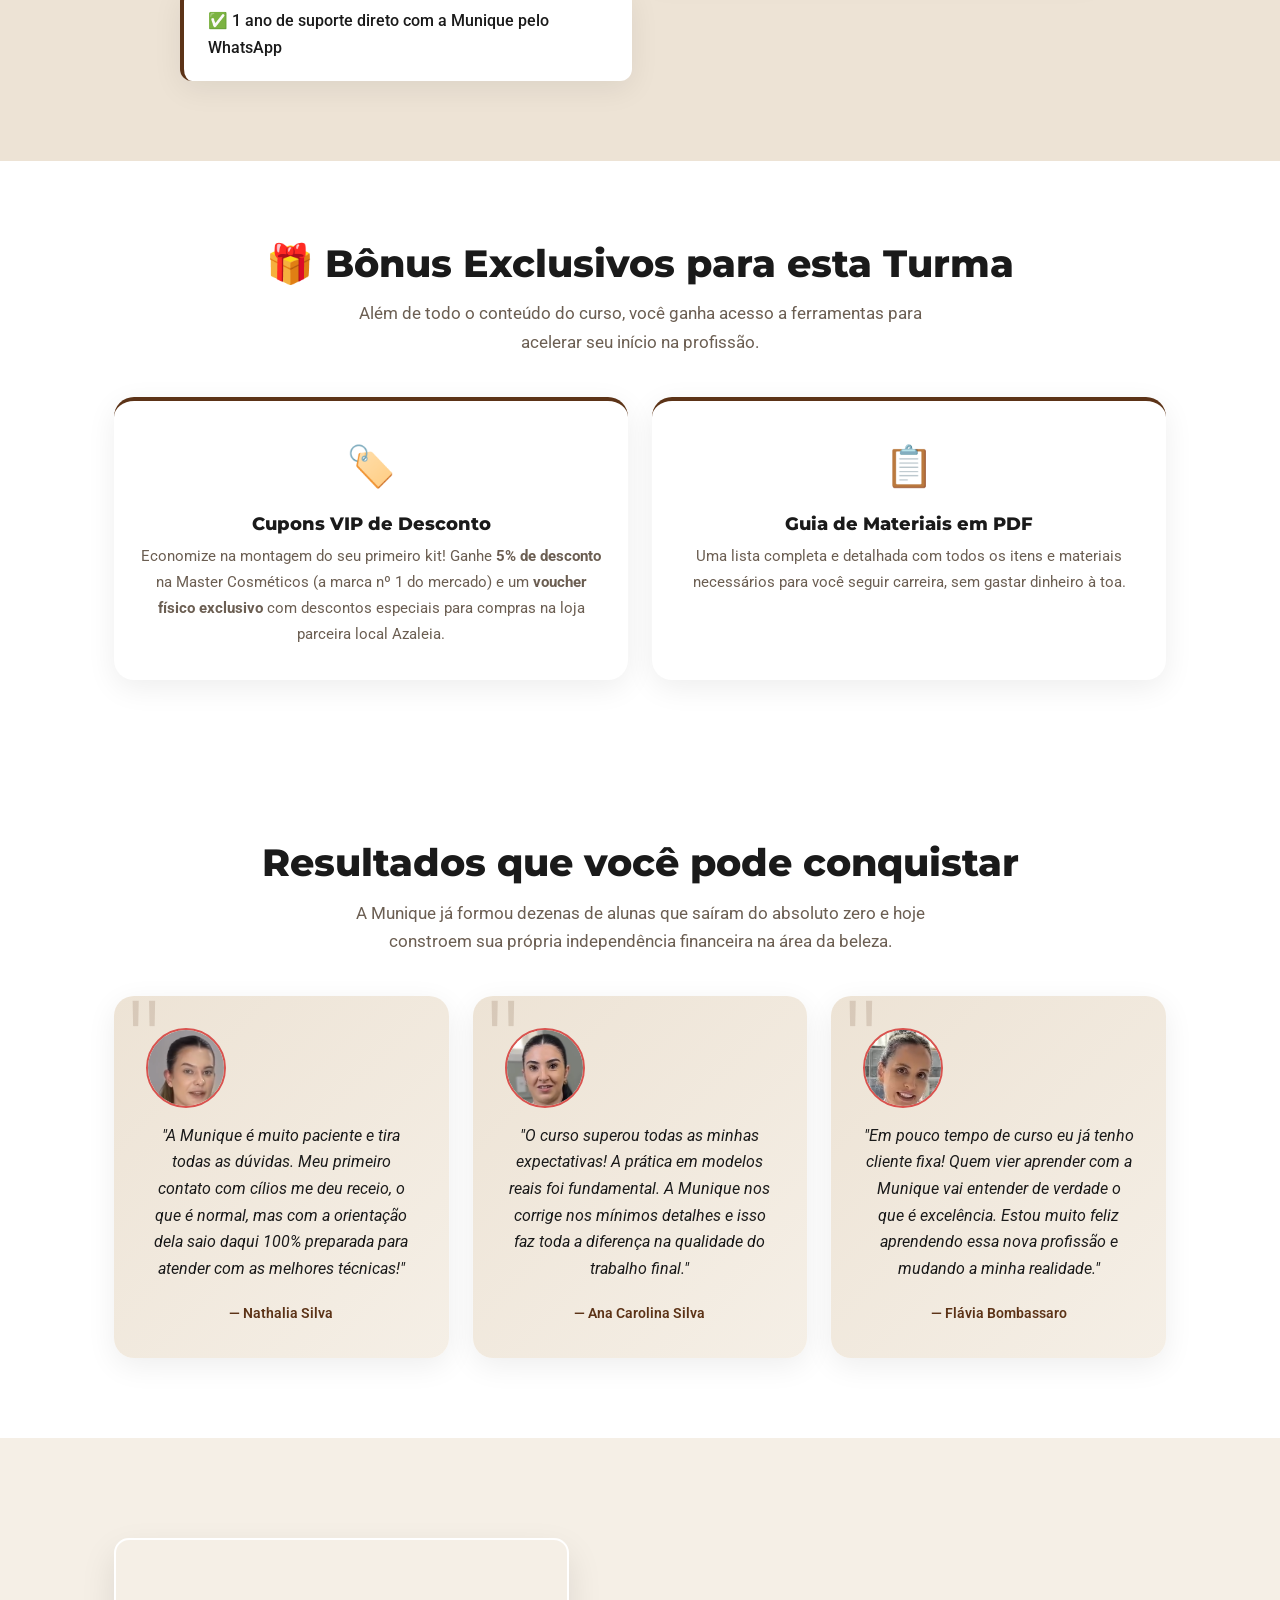
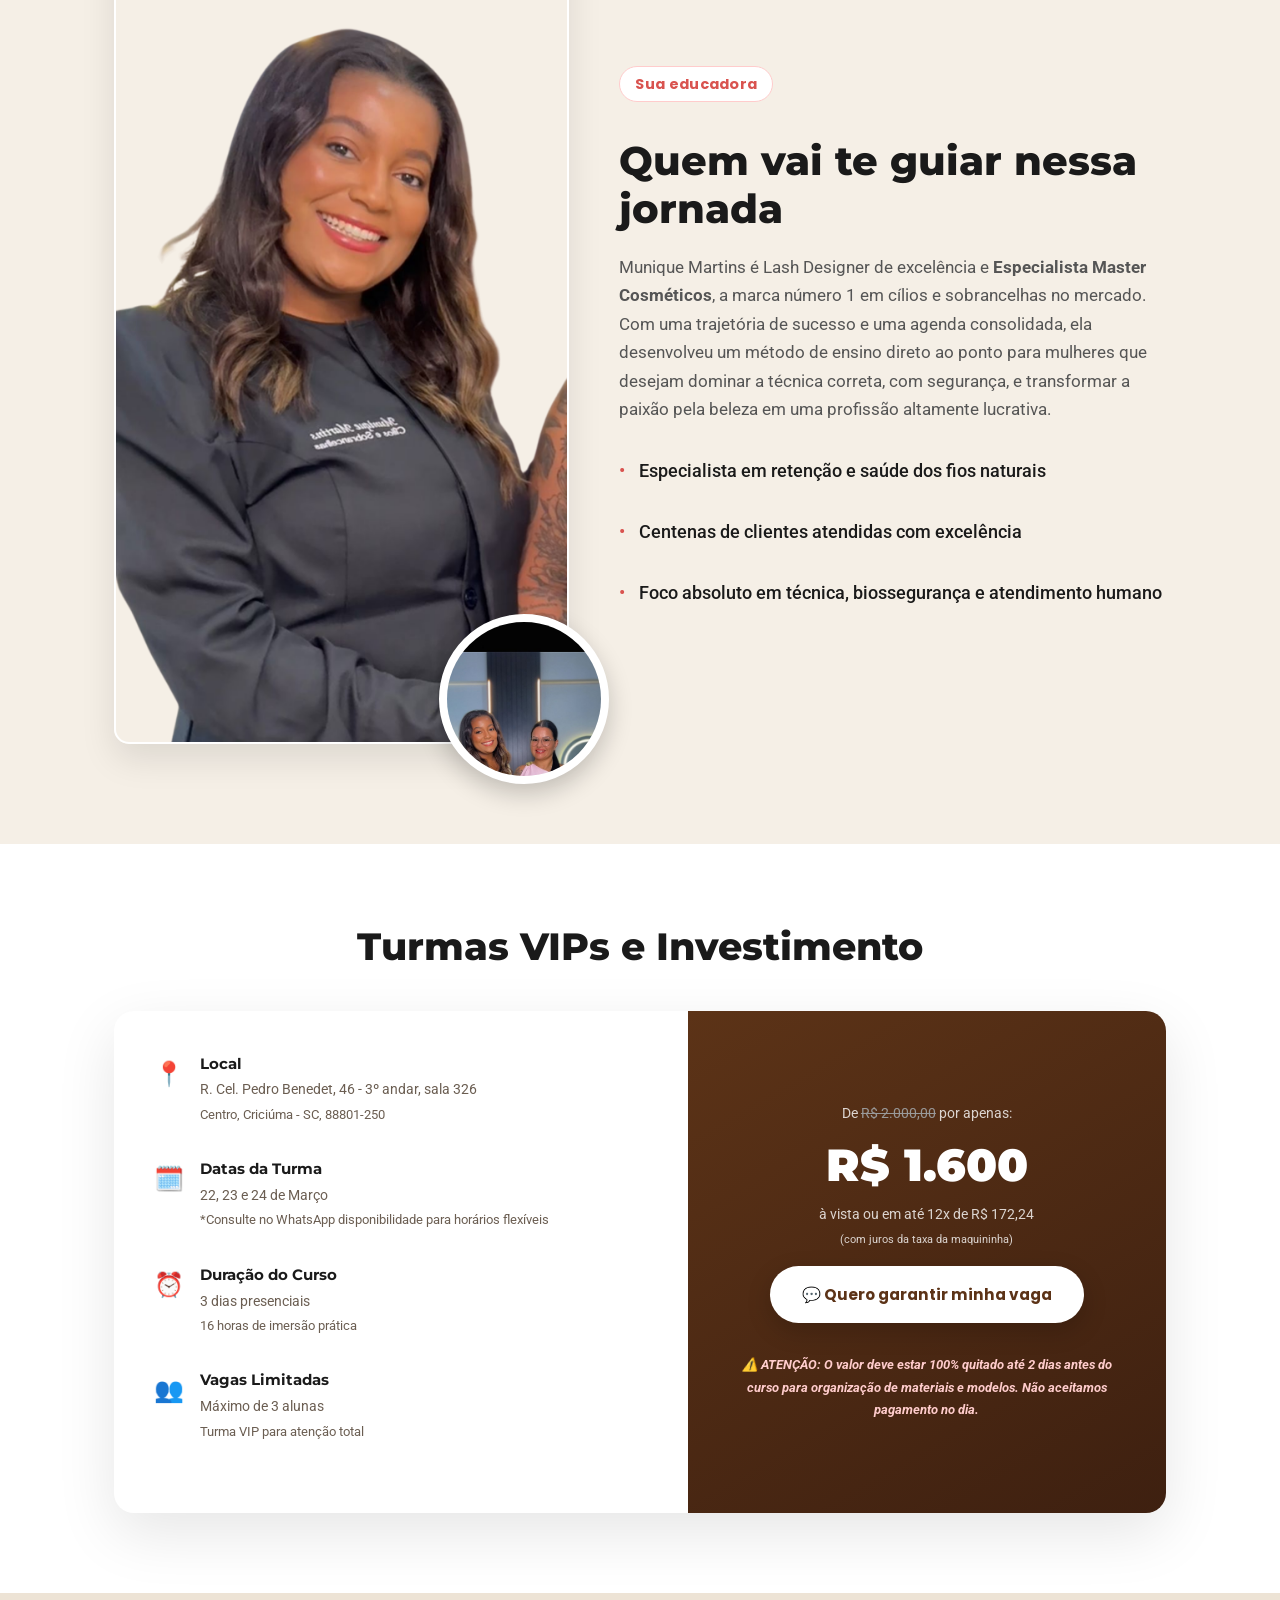
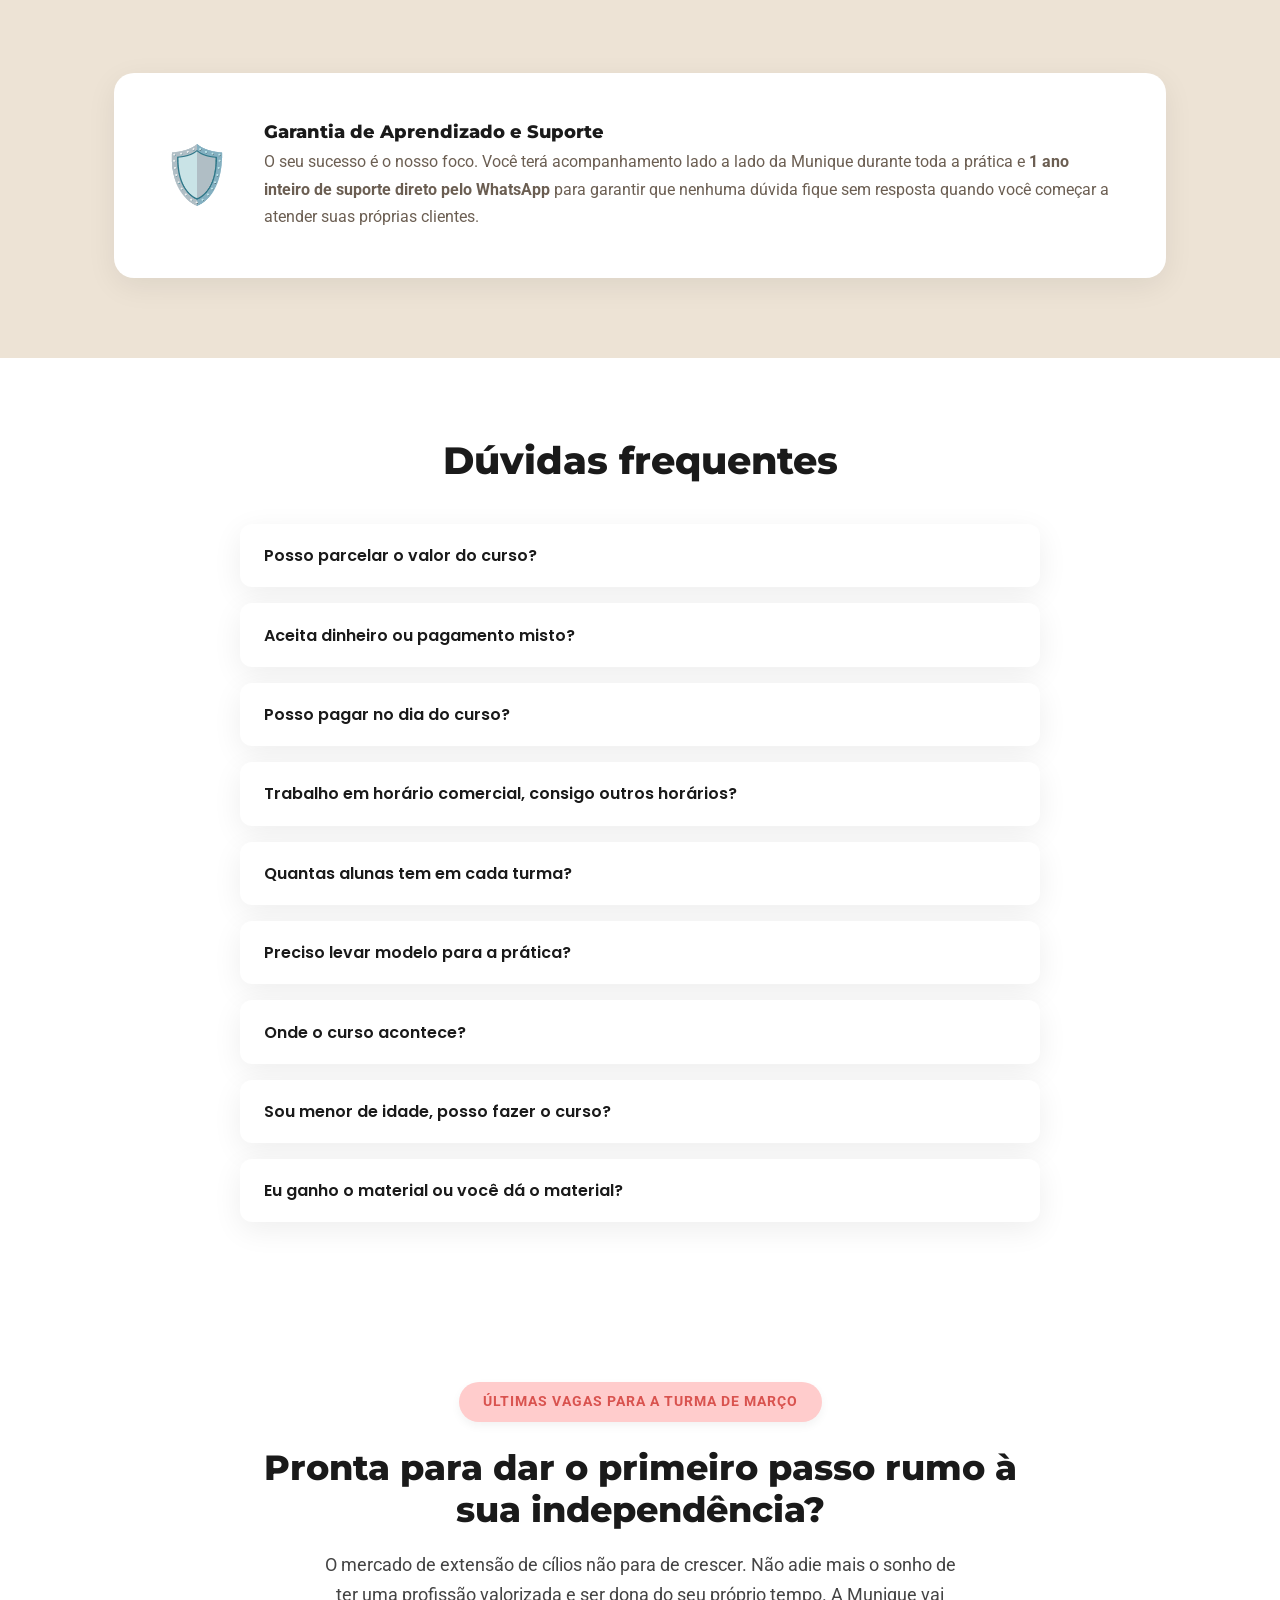
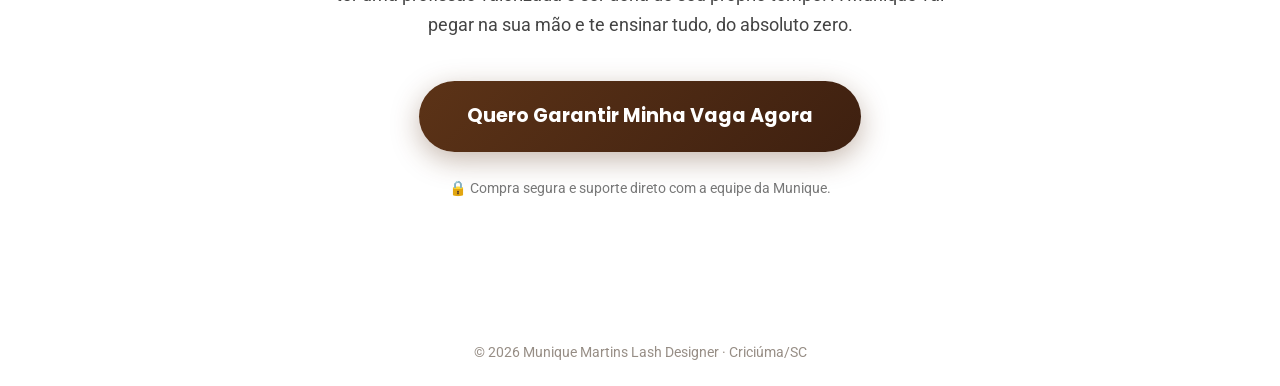
==== commit ca40c617: "index.html" ====
--- a/index.html
+++ b/index.html
@@ -236,25 +236,25 @@
             <p>R. Cel. Pedro Benedet, 46 - 3º andar, sala 326<br><small>Centro, Criciúma - SC, 88801-250</small></p>
           </div>
         </div>
+       <div class="preco-item">
+          <span>🗓️</span>
+          <div>
+            <strong>Datas da Turma</strong>
+            <p>22, 23 e 24 de Março<br><small>*Consulte no WhatsApp disponibilidade para horários flexíveis</small></p>
+          </div>
+        </div>
         <div class="preco-item">
           <span>⏰</span>
           <div>
-            <strong>Horário Flexível</strong>
-            <p>Organizado previamente<br><small>De acordo com a disponibilidade da agenda da Munique.</small></p>
-          </div>
-        </div>
-        <div class="preco-item">
-          <span>🗓️</span>
-          <div>
             <strong>Duração do Curso</strong>
-            <p>3 dias presenciais</p>
+            <p>3 dias presenciais<br><small>16 horas de imersão prática</small></p>
           </div>
         </div>
         <div class="preco-item">
           <span>👥</span>
           <div>
             <strong>Vagas Limitadas</strong>
-            <p>Máximo de 3 alunas por turma</p>
+            <p>Máximo de 3 alunas<br><small>Turma VIP para atenção total</small></p>
           </div>
         </div>
       </div>
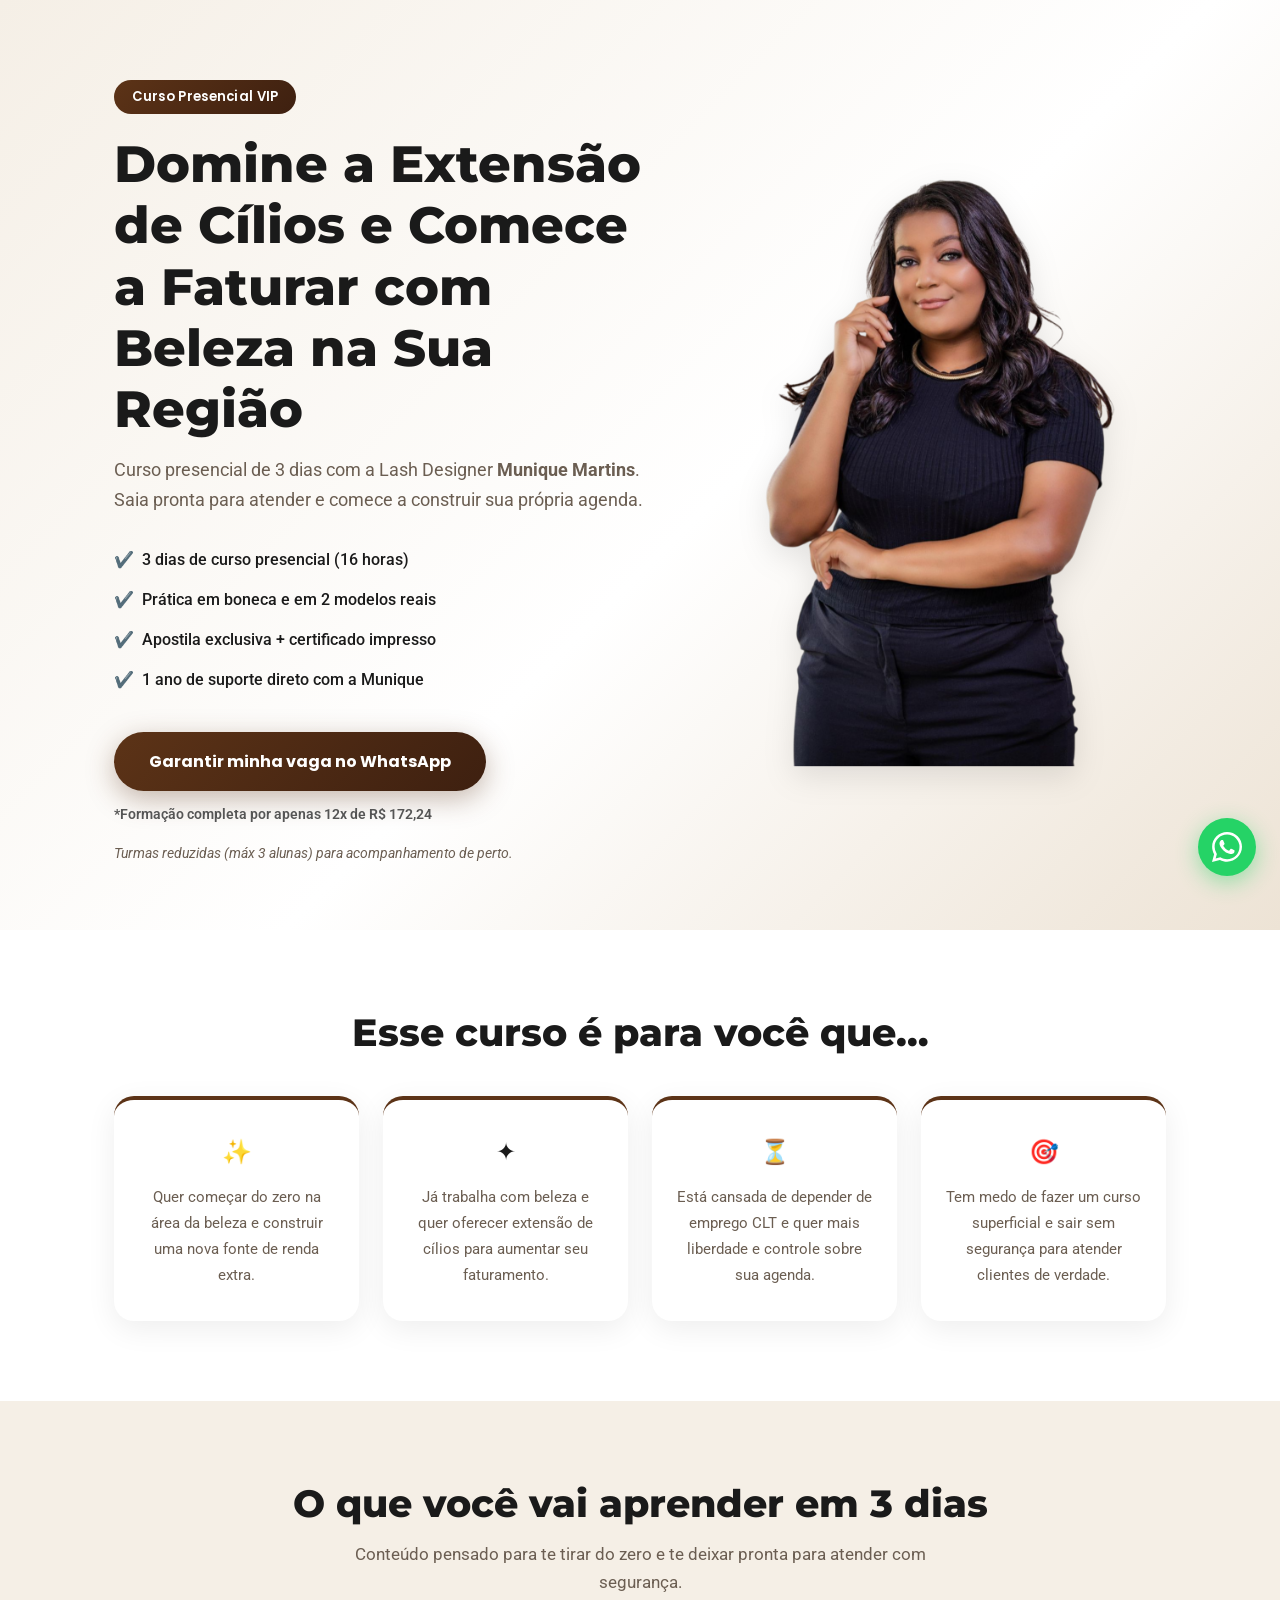
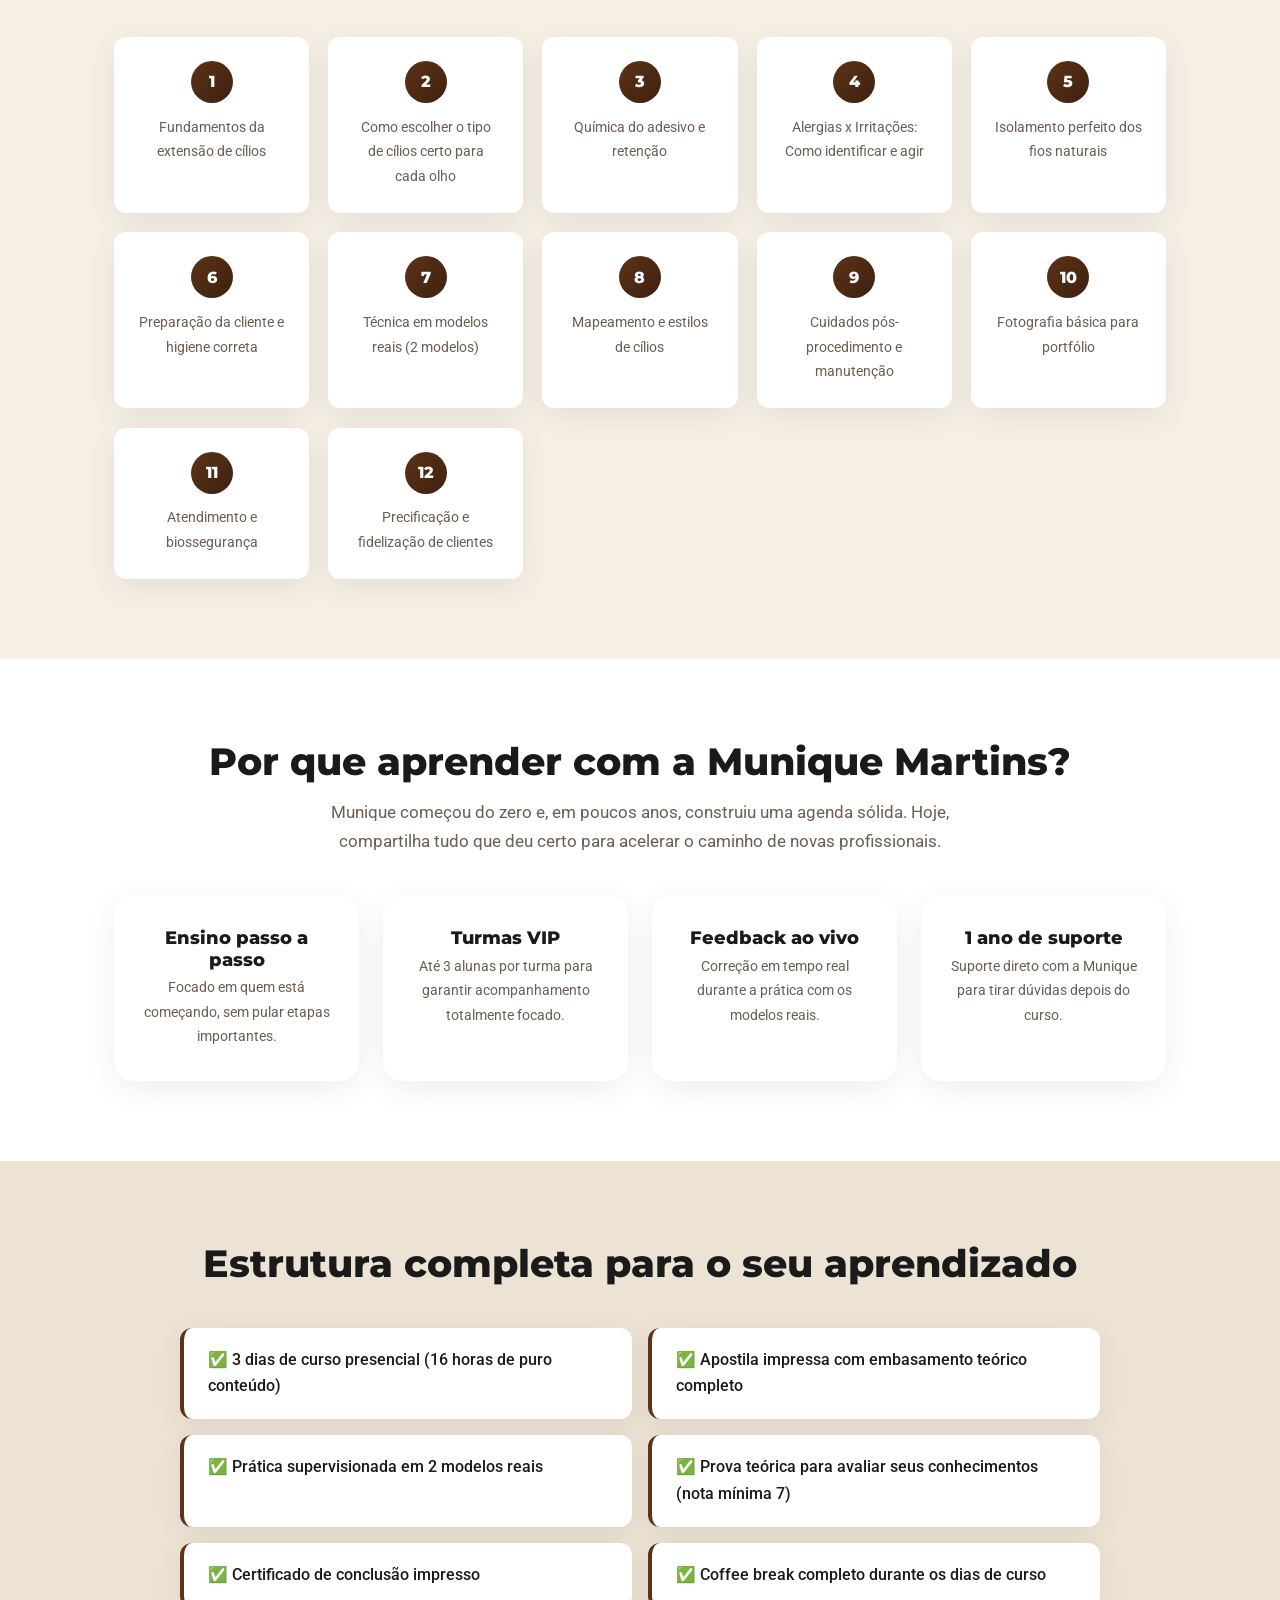
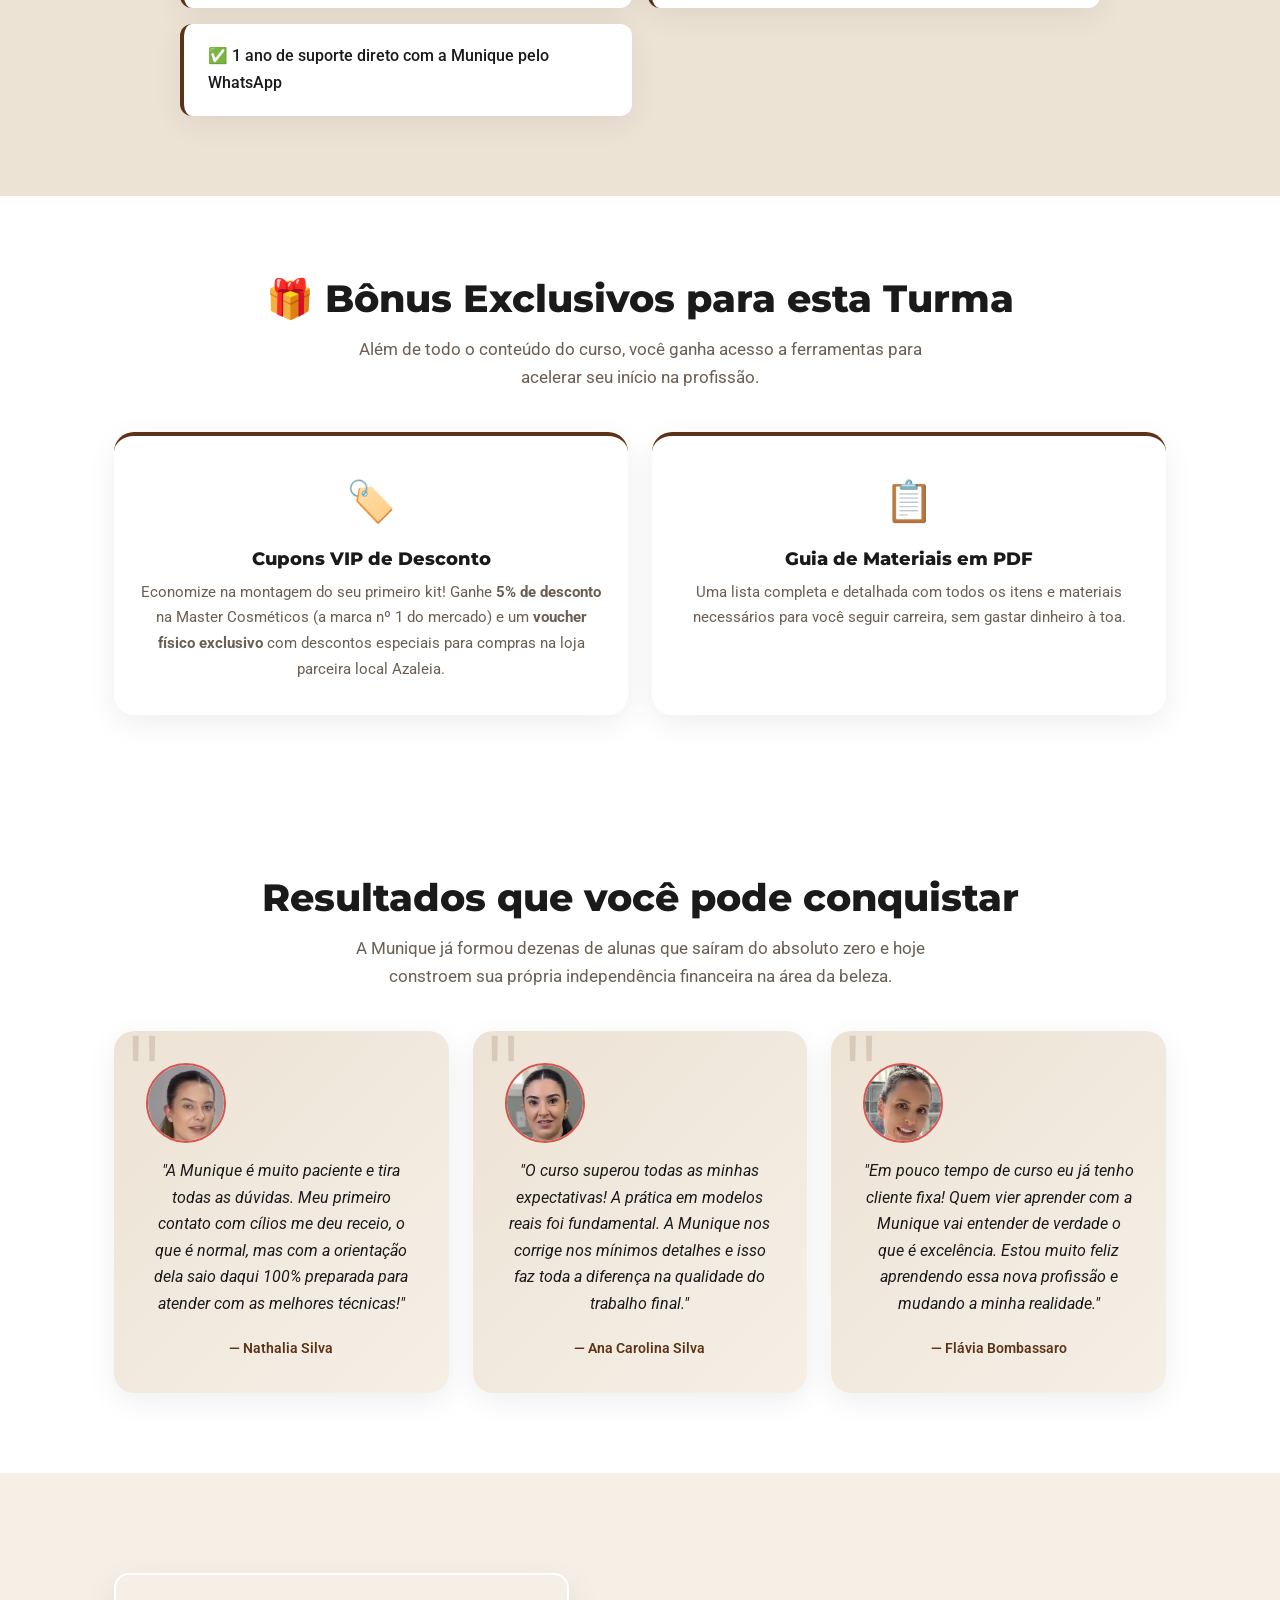
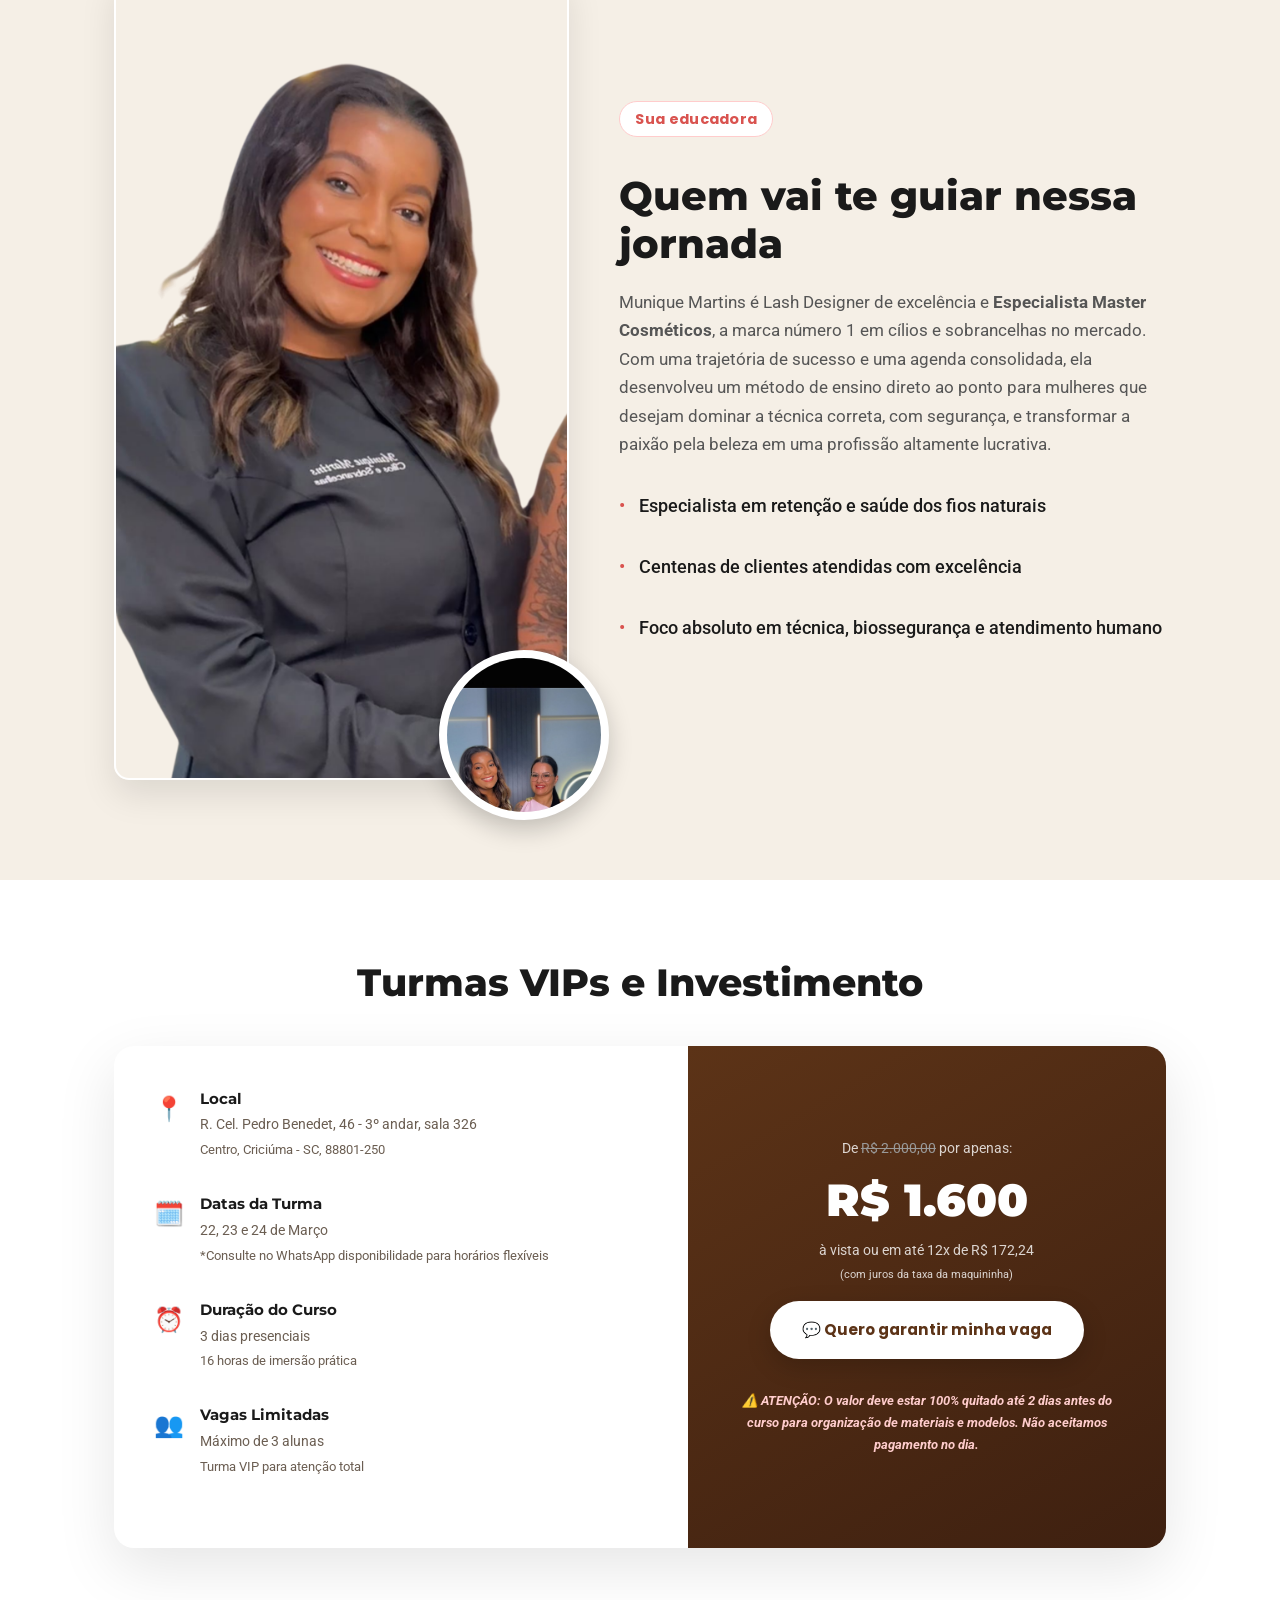
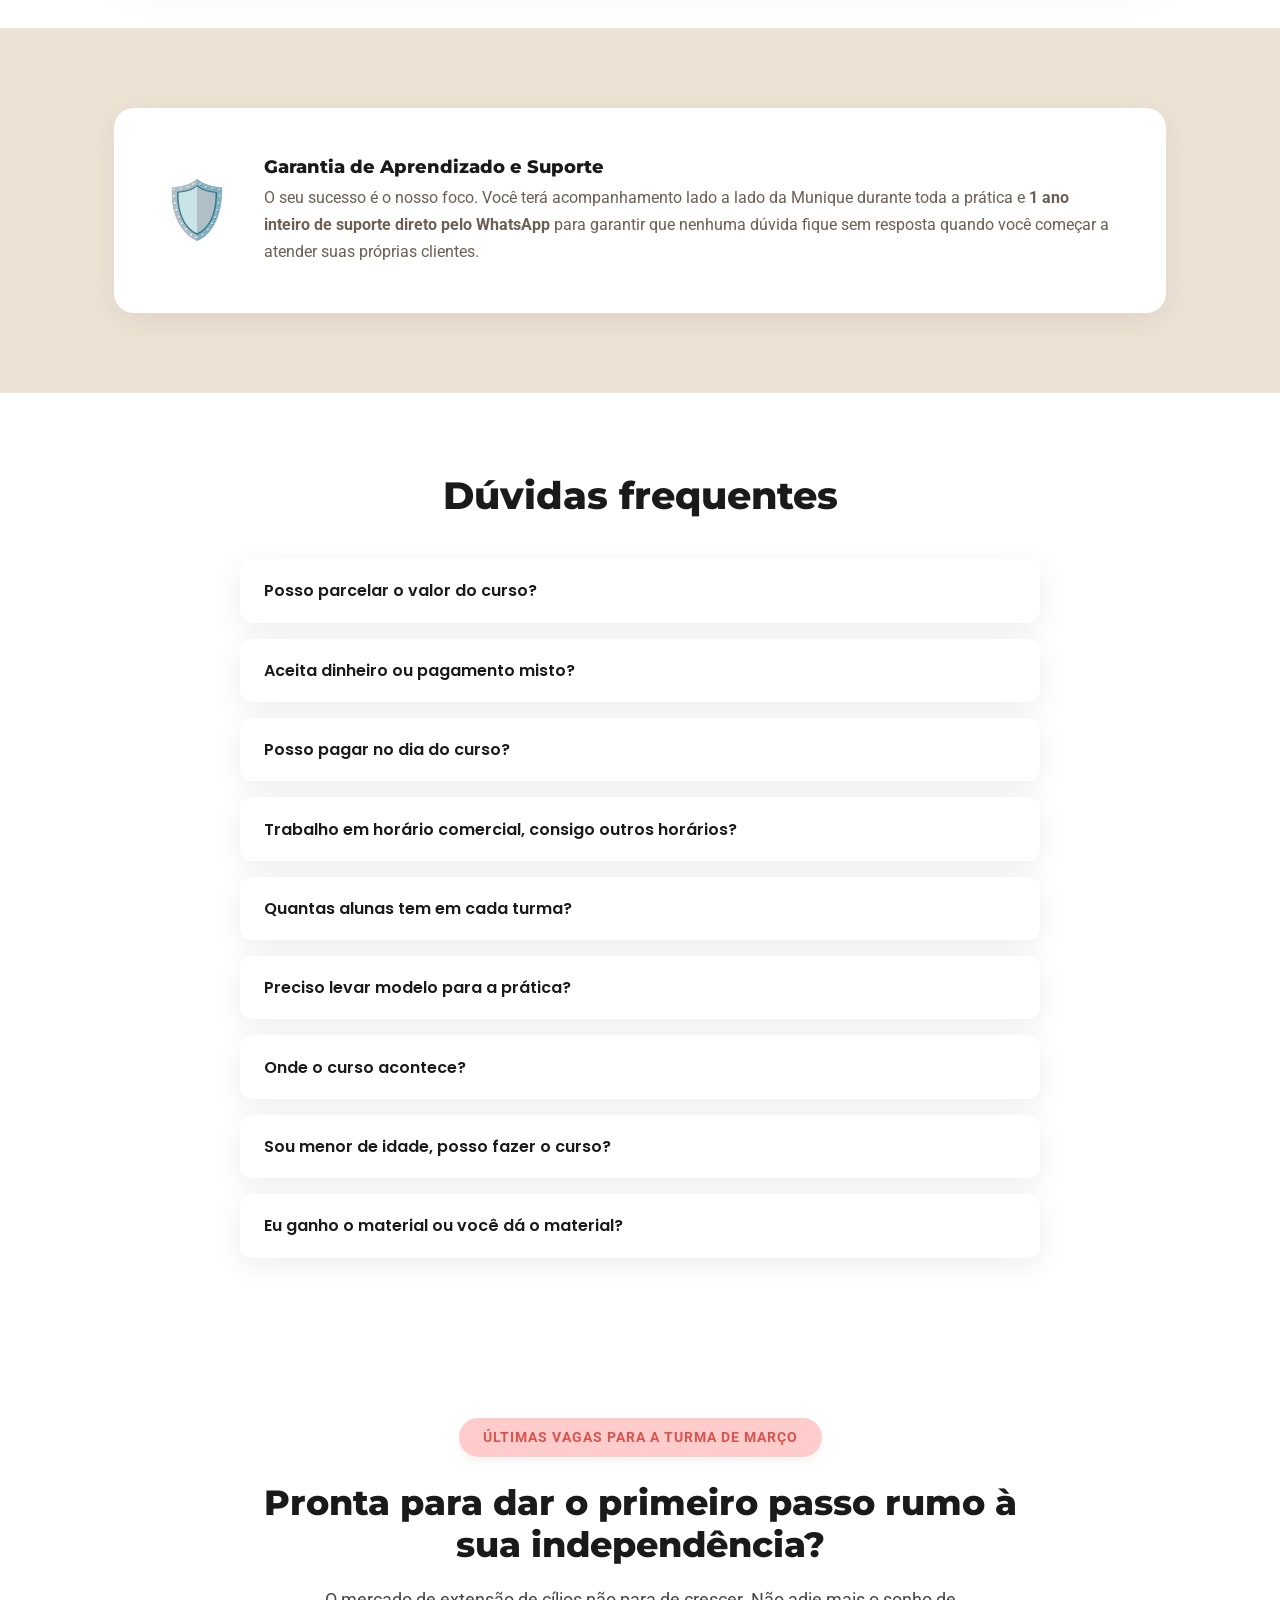
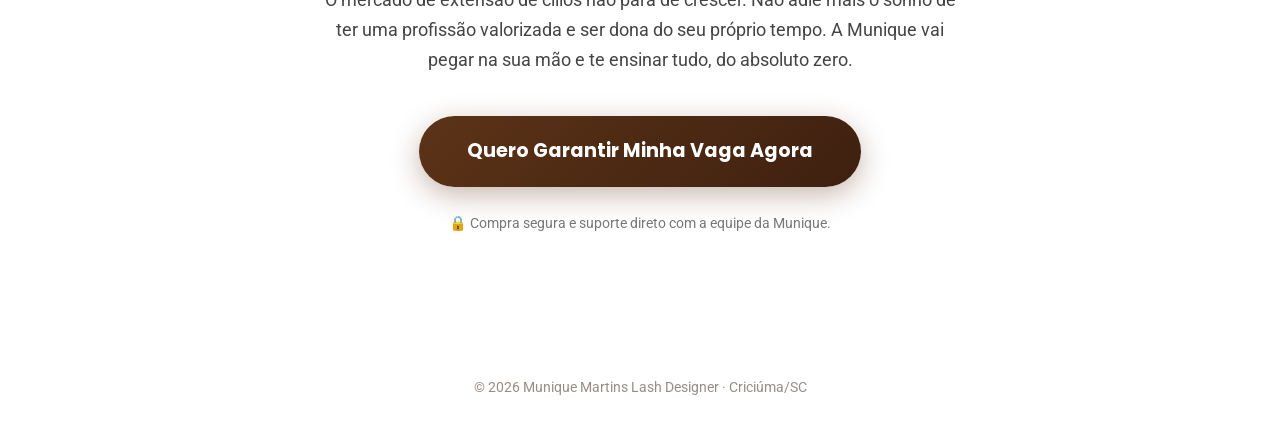
==== commit e5766333: "index.html" ====
--- a/index.html
+++ b/index.html
@@ -36,7 +36,7 @@
 </head>
 <body>
 
-<a href="https://wa.me/554896632517?text=Ol%C3%A1%2C%20Munique%21%20Quero%20garantir%20minha%20vaga%20no%20curso%20de%20c%C3%ADlios." class="float-wa" target="_blank" rel="noopener" aria-label="Falar no WhatsApp" onclick="fbq('track', 'Contact');">
+<a href="https://wa.me/554896632517?text=Oi%2C%20Munique%21%20Estou%20no%20seu%20site%20e%20quero%20tirar%20uma%20d%C3%BAvida%20sobre%20o%20curso%20de%20c%C3%ADlios%20presencial." class="float-wa" target="_blank" rel="noopener" aria-label="Falar no WhatsApp" onclick="fbq('track', 'Contact');">
   <svg viewBox="0 0 24 24" fill="currentColor" xmlns="http://www.w3.org/2000/svg">
     <path d="M20.52 3.449C18.24 1.245 15.24 0 12.045 0 5.463 0 .104 5.334.101 11.893c0 2.096.549 4.14 1.595 5.945L0 24l6.335-1.652c1.746.943 3.71 1.444 5.71 1.447h.006c6.585 0 11.946-5.336 11.949-11.896.002-3.176-1.24-6.165-3.479-8.45zM12.045 21.785h-.005c-1.775 0-3.514-.477-5.03-1.378l-.361-.214-3.741.977 1.001-3.626-.235-.374A9.86 9.86 0 0 1 2.1 11.894c.003-5.45 4.458-9.887 9.949-9.887 2.655.002 5.15 1.033 7.027 2.912a9.847 9.847 0 0 1 2.91 7.003c-.002 5.452-4.456 9.863-9.941 9.863zm5.455-7.392c-.3-.149-1.764-.866-2.037-.964-.273-.099-.472-.149-.671.148-.198.298-.767.963-.941 1.163-.173.198-.347.222-.646.074-.299-.149-1.262-.463-2.403-1.477-.888-.789-1.488-1.763-1.662-2.06-.173-.298-.019-.459.13-.607.133-.133.298-.347.447-.521.149-.173.198-.297.298-.496.099-.198.05-.371-.025-.52-.074-.149-.671-1.609-.919-2.203-.242-.579-.488-.5-.671-.51l-.571-.01c-.198 0-.521.074-.794.372-.272.297-1.041 1.017-1.041 2.479s1.065 2.876 1.213 3.074c.149.198 2.095 3.2 5.076 4.488.709.306 1.263.489 1.694.626.712.226 1.36.194 1.872.118.57-.085 1.758-.719 2.006-1.413.247-.694.247-1.289.173-1.413-.074-.124-.272-.198-.57-.347z"/>
   </svg>
@@ -55,9 +55,14 @@
         <li><span>✔️</span> 1 ano de suporte direto com a Munique</li>
       </ul>
       
-      <a href="https://wa.me/554896632517?text=Quero%20garantir%20minha%20vaga%20no%20curso%20de%20c%C3%ADlios%21" class="btn-primary" target="_blank" onclick="fbq('track', 'Contact');">
+      <a href="https://wa.me/554896632517?text=Oi%2C%20Munique%21%20Vi%20que%20o%20curso%20fica%2012x%20de%20R%24%20172%2C24%20e%20quero%20saber%20mais%20sobre%20as%20vagas%20de%20mar%C3%A7o." class="btn-primary" target="_blank" onclick="fbq('track', 'Contact');">
         Garantir minha vaga no WhatsApp
       </a>
+      
+      <p style="font-size: 0.85em; margin-top: 12px; margin-bottom: 4px; color: #555; font-weight: 600;">
+        *Formação completa por apenas 12x de R$ 172,24
+      </p>
+
       <p class="hero-note">Turmas reduzidas (máx 3 alunas) para acompanhamento de perto.</p>
     </div>
     <div class="hero-img">
@@ -263,7 +268,7 @@
         <p class="preco-num">R$ 1.600</p>
         <p class="preco-parcel">à vista ou em até 12x de R$ 172,24<br><small>(com juros da taxa da maquininha)</small></p>
         
-        <a href="https://wa.me/554896632517?text=Quero%20garantir%20minha%20vaga%20no%20curso%20de%20c%C3%ADlios%21" class="btn-white" target="_blank" onclick="fbq('track', 'Contact');">💬 Quero garantir minha vaga</a>
+        <a href="https://wa.me/554896632517?text=Ol%C3%A1%2C%20Munique%21%20Vi%20os%20detalhes%20do%20investimento%20de%20R%24%201.600%20e%20quero%20garantir%20minha%20vaga%20agora." class="btn-white" target="_blank" onclick="fbq('track', 'Contact');">💬 Quero garantir minha vaga</a>
         
         <p class="urgencia-note" style="margin-top: 15px; font-weight: bold; color: #ffcccc;">⚠️ ATENÇÃO: O valor deve estar 100% quitado até 2 dias antes do curso para organização de materiais e modelos. Não aceitamos pagamento no dia.</p>
       </div>
@@ -333,7 +338,7 @@
     <h2 style="margin-top: 0; font-size: 2.2em; max-width: 800px; margin-left: auto; margin-right: auto; line-height: 1.2; color: #1a1a1a;">Pronta para dar o primeiro passo rumo à sua independência?</h2>
     <p style="font-size: 1.1em; max-width: 650px; margin: 20px auto 40px; color: #444; line-height: 1.7;">O mercado de extensão de cílios não para de crescer. Não adie mais o sonho de ter uma profissão valorizada e ser dona do seu próprio tempo. A Munique vai pegar na sua mão e te ensinar tudo, do absoluto zero.</p>
     
-    <a href="https://wa.me/554896632517?text=Quero%20garantir%20minha%20vaga%20no%20curso%20de%20c%C3%ADlios%21" class="btn-primary btn-large" target="_blank" style="font-size: 1.2rem; padding: 1.2rem 3rem; display: inline-block;" onclick="fbq('track', 'Contact');">
+    <a href="https://wa.me/554896632517?text=Oi%2C%20Munique%21%20Li%20toda%20a%20p%C3%A1gina%20e%20quero%20me%20tornar%20uma%20expert%20em%20c%C3%ADlios%20com%20voc%C3%AA." class="btn-primary btn-large" target="_blank" style="font-size: 1.2rem; padding: 1.2rem 3rem; display: inline-block;" onclick="fbq('track', 'Contact');">
       Quero Garantir Minha Vaga Agora
     </a>
     
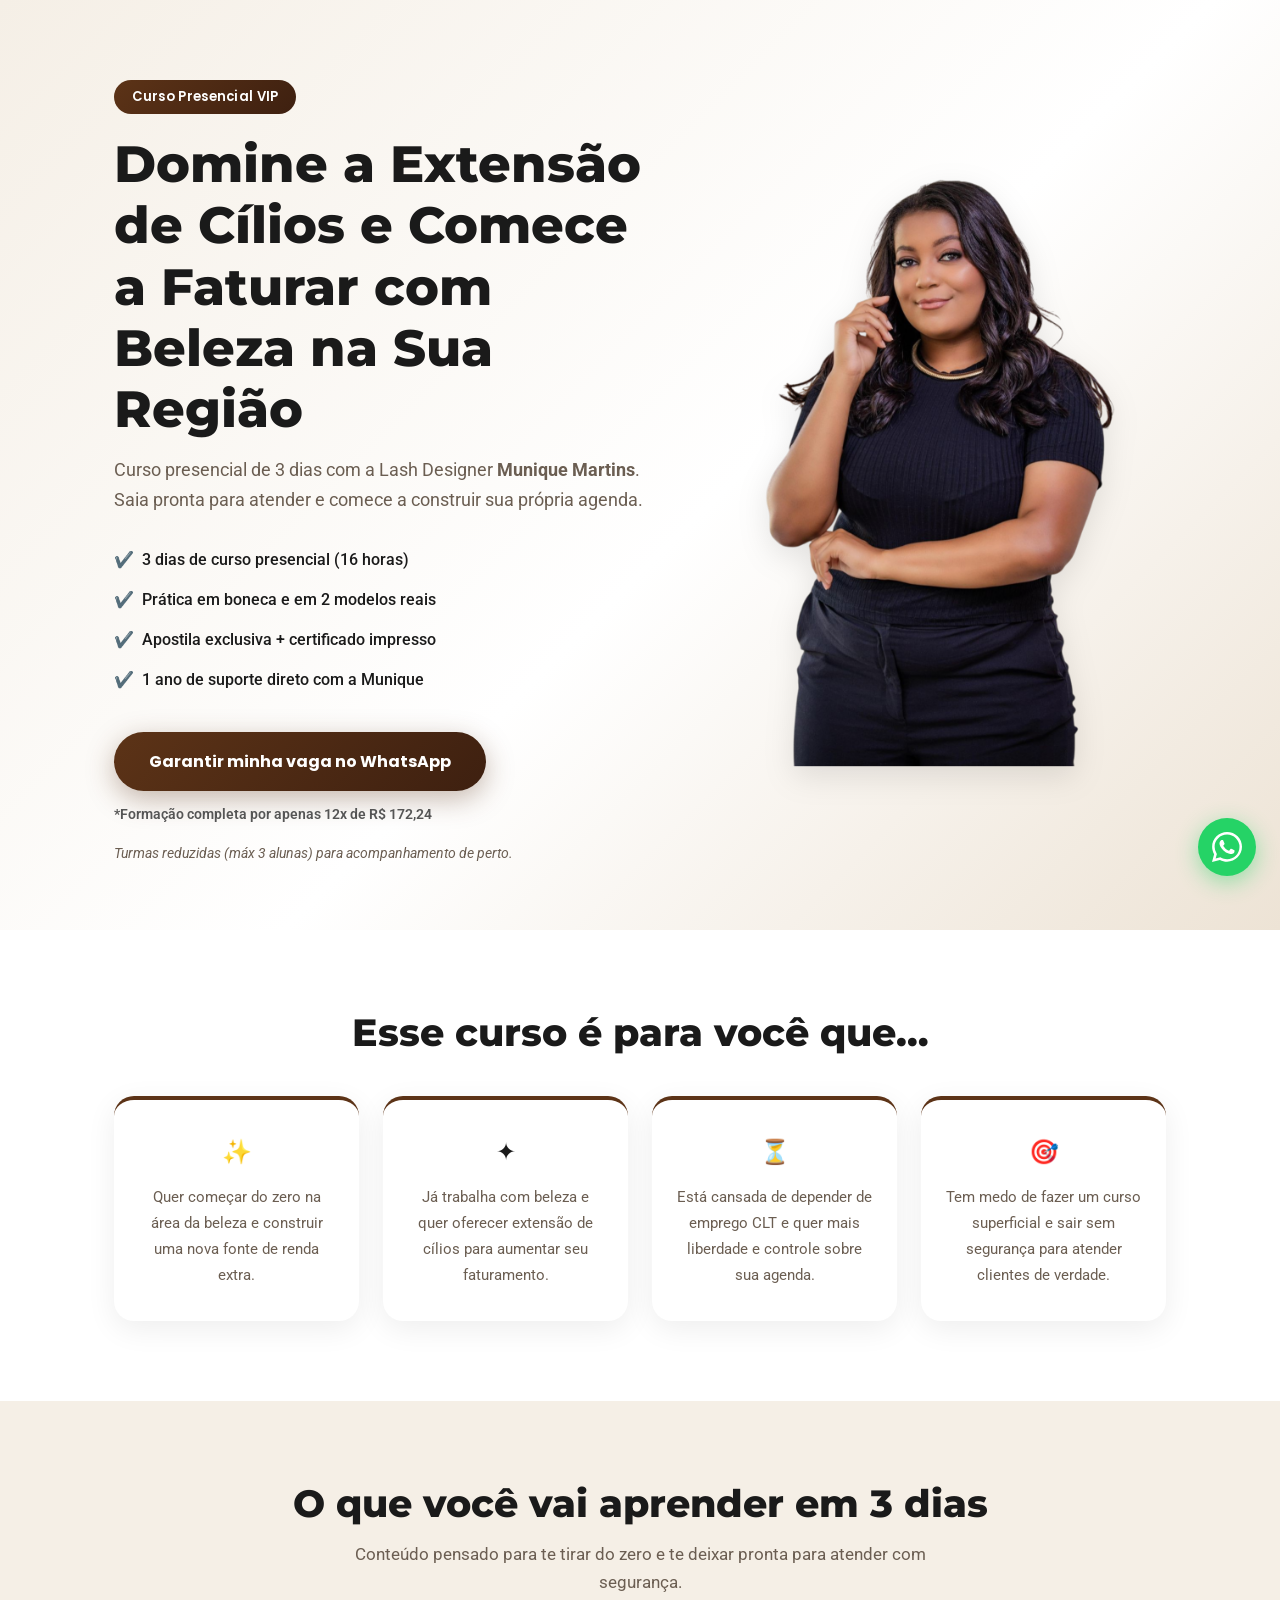
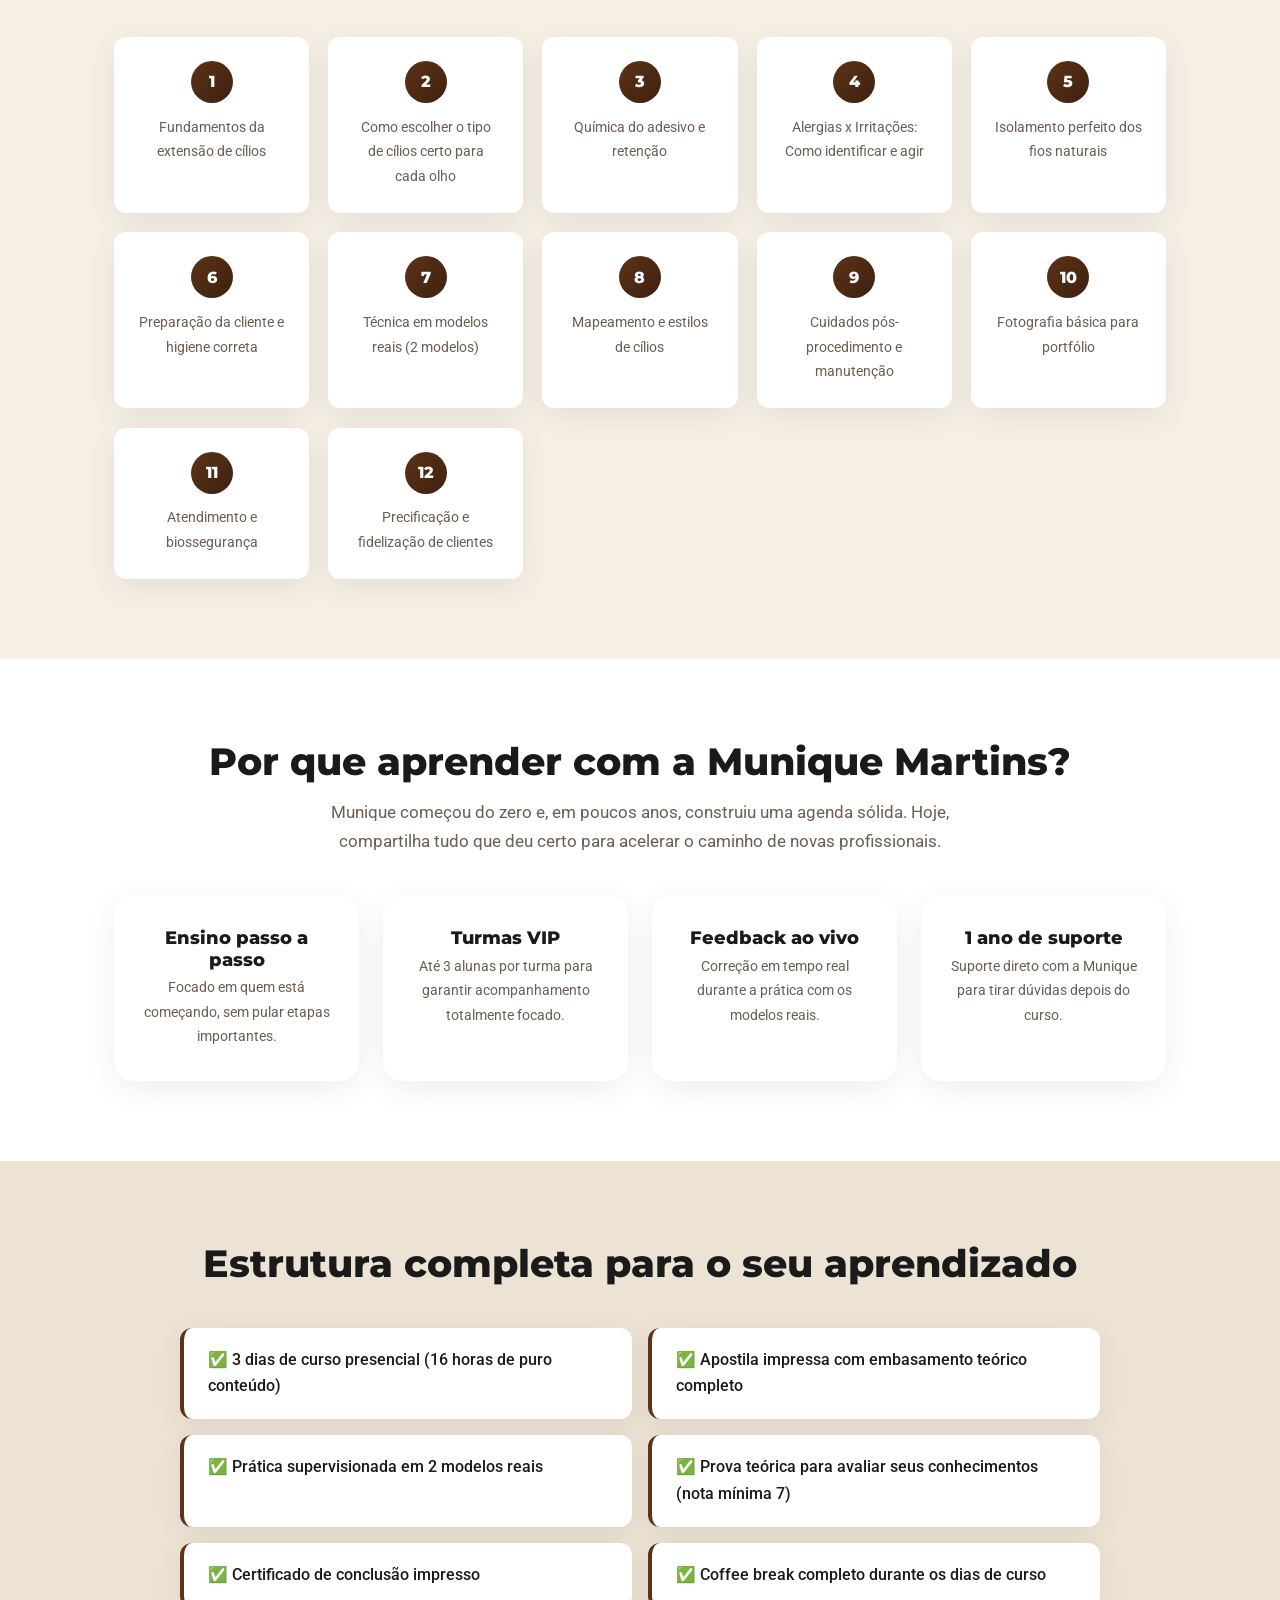
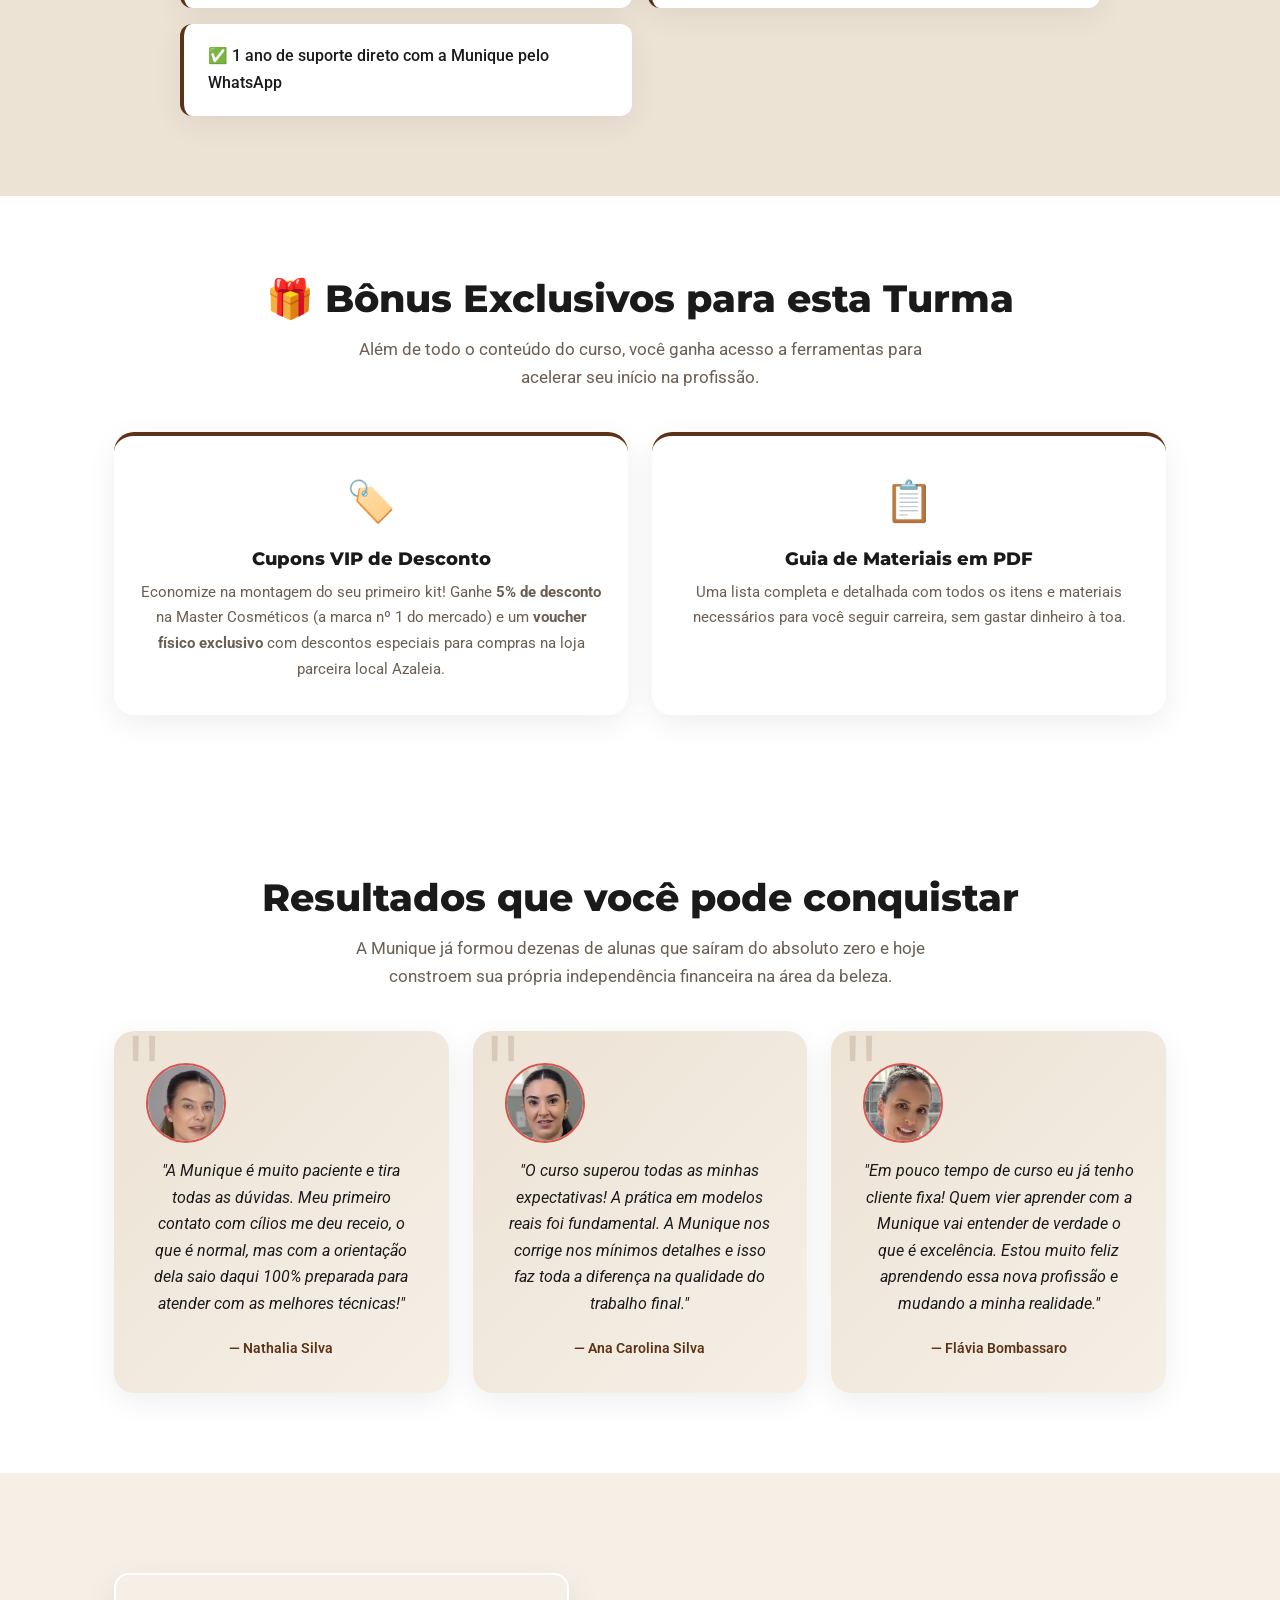
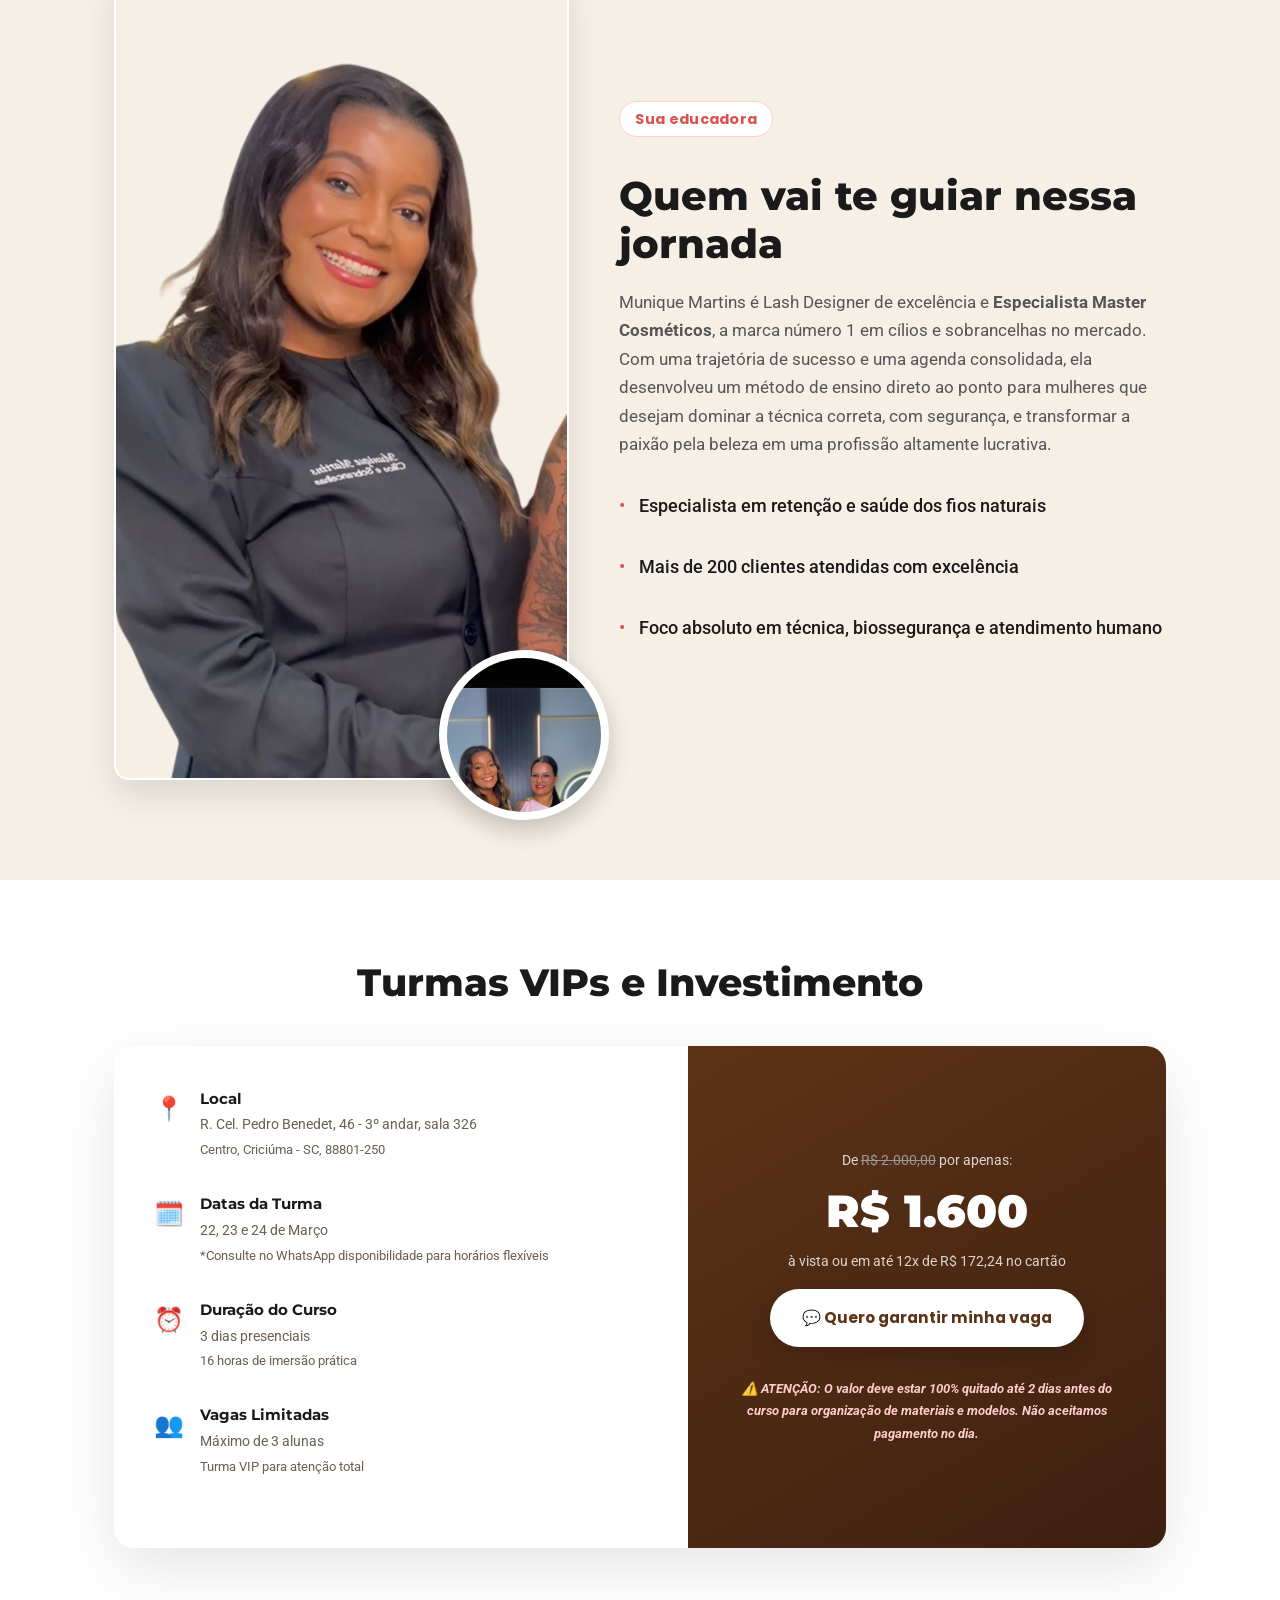
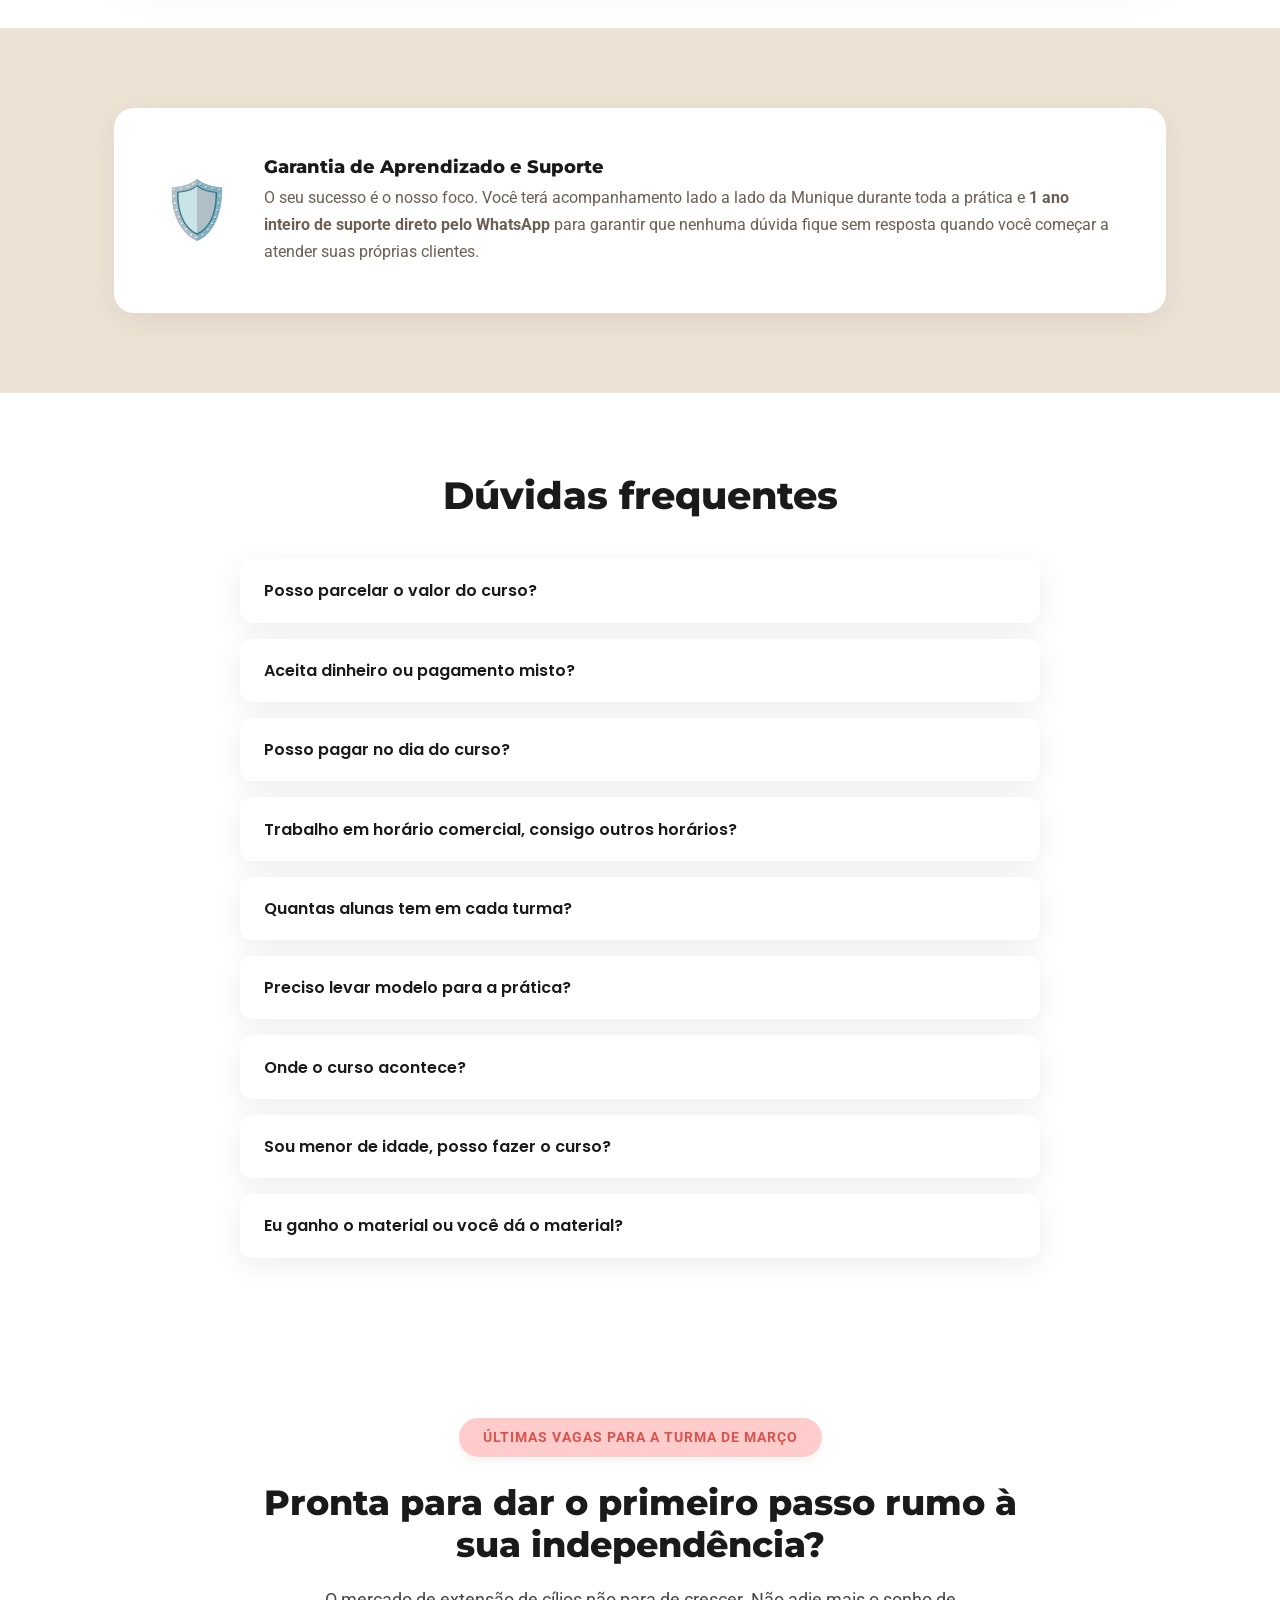
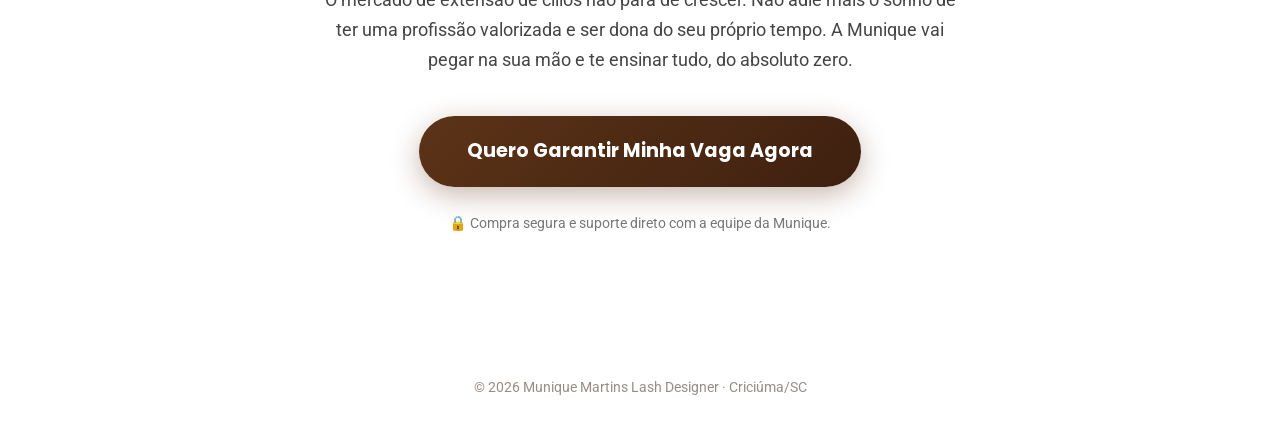
==== commit 13edd19b: "index.html" ====
--- a/index.html
+++ b/index.html
@@ -221,7 +221,7 @@
       
       <ul class="sobre-bullets" style="list-style-type: none; padding-left: 0;">
         <li style="margin-bottom: 15px; font-weight: 500; font-size: 1.1em;"><span style="color: #d9534f; margin-right: 10px;">•</span> Especialista em retenção e saúde dos fios naturais</li>
-        <li style="margin-bottom: 15px; font-weight: 500; font-size: 1.1em;"><span style="color: #d9534f; margin-right: 10px;">•</span> Centenas de clientes atendidas com excelência</li>
+        <li style="margin-bottom: 15px; font-weight: 500; font-size: 1.1em;"><span style="color: #d9534f; margin-right: 10px;">•</span> Mais de 200 clientes atendidas com excelência</li>
         <li style="font-weight: 500; font-size: 1.1em;"><span style="color: #d9534f; margin-right: 10px;">•</span> Foco absoluto em técnica, biossegurança e atendimento humano</li>
       </ul>
     </div>
@@ -266,7 +266,7 @@
       <div class="preco-valor">
         <p class="preco-label">De <s style="color: #999; font-weight: normal;">R$ 2.000,00</s> por apenas:</p>
         <p class="preco-num">R$ 1.600</p>
-        <p class="preco-parcel">à vista ou em até 12x de R$ 172,24<br><small>(com juros da taxa da maquininha)</small></p>
+        <p class="preco-parcel">à vista ou em até 12x de R$ 172,24 no cartão</p>
         
         <a href="https://wa.me/554896632517?text=Ol%C3%A1%2C%20Munique%21%20Vi%20os%20detalhes%20do%20investimento%20de%20R%24%201.600%20e%20quero%20garantir%20minha%20vaga%20agora." class="btn-white" target="_blank" onclick="fbq('track', 'Contact');">💬 Quero garantir minha vaga</a>
         
@@ -294,7 +294,7 @@
     <div class="faq-list">
       <div class="faq-item">
         <button class="faq-btn">Posso parcelar o valor do curso?</button>
-        <div class="faq-ans"><p>Sim! Você pode parcelar em até 12x no cartão de crédito (com juros da taxa da maquininha).</p></div>
+        <div class="faq-ans"><p>Sim! Você pode parcelar em até 12x no cartão de crédito.</p></div>
       </div>
       <div class="faq-item">
         <button class="faq-btn">Aceita dinheiro ou pagamento misto?</button>
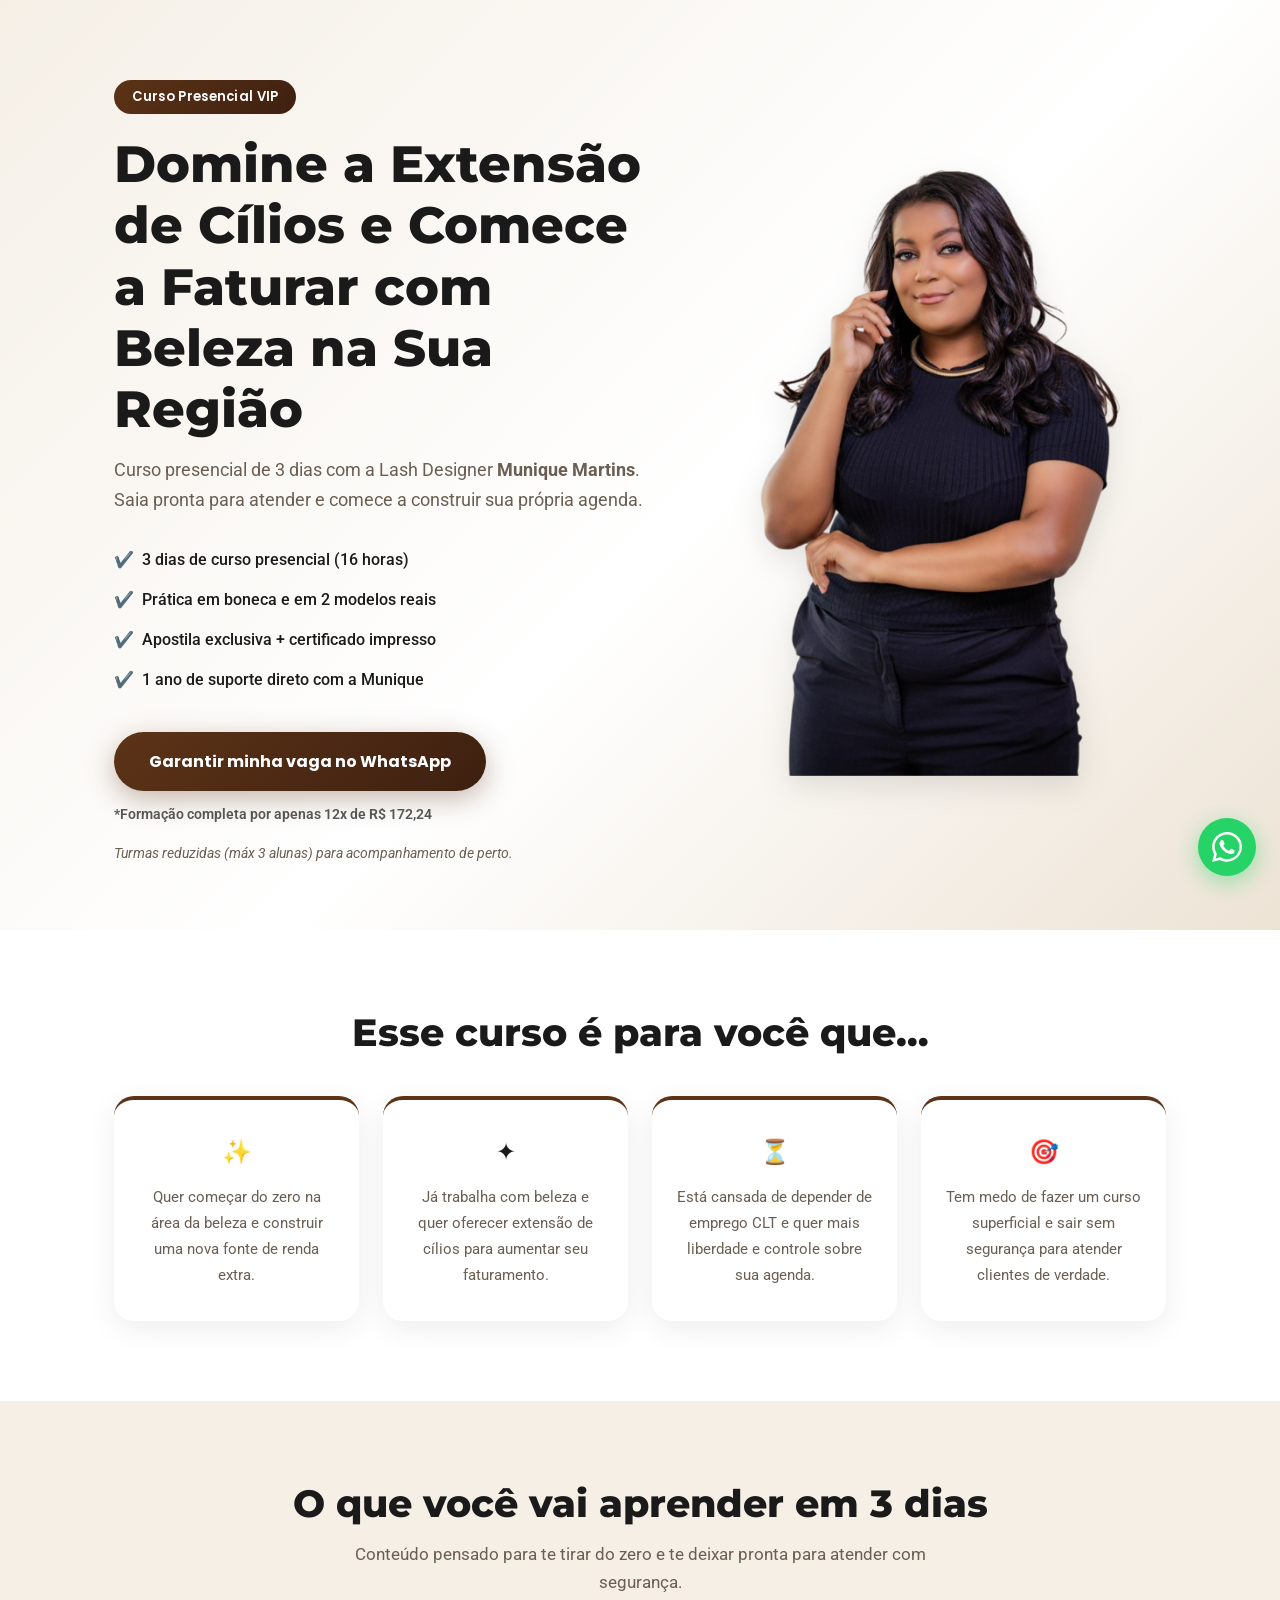
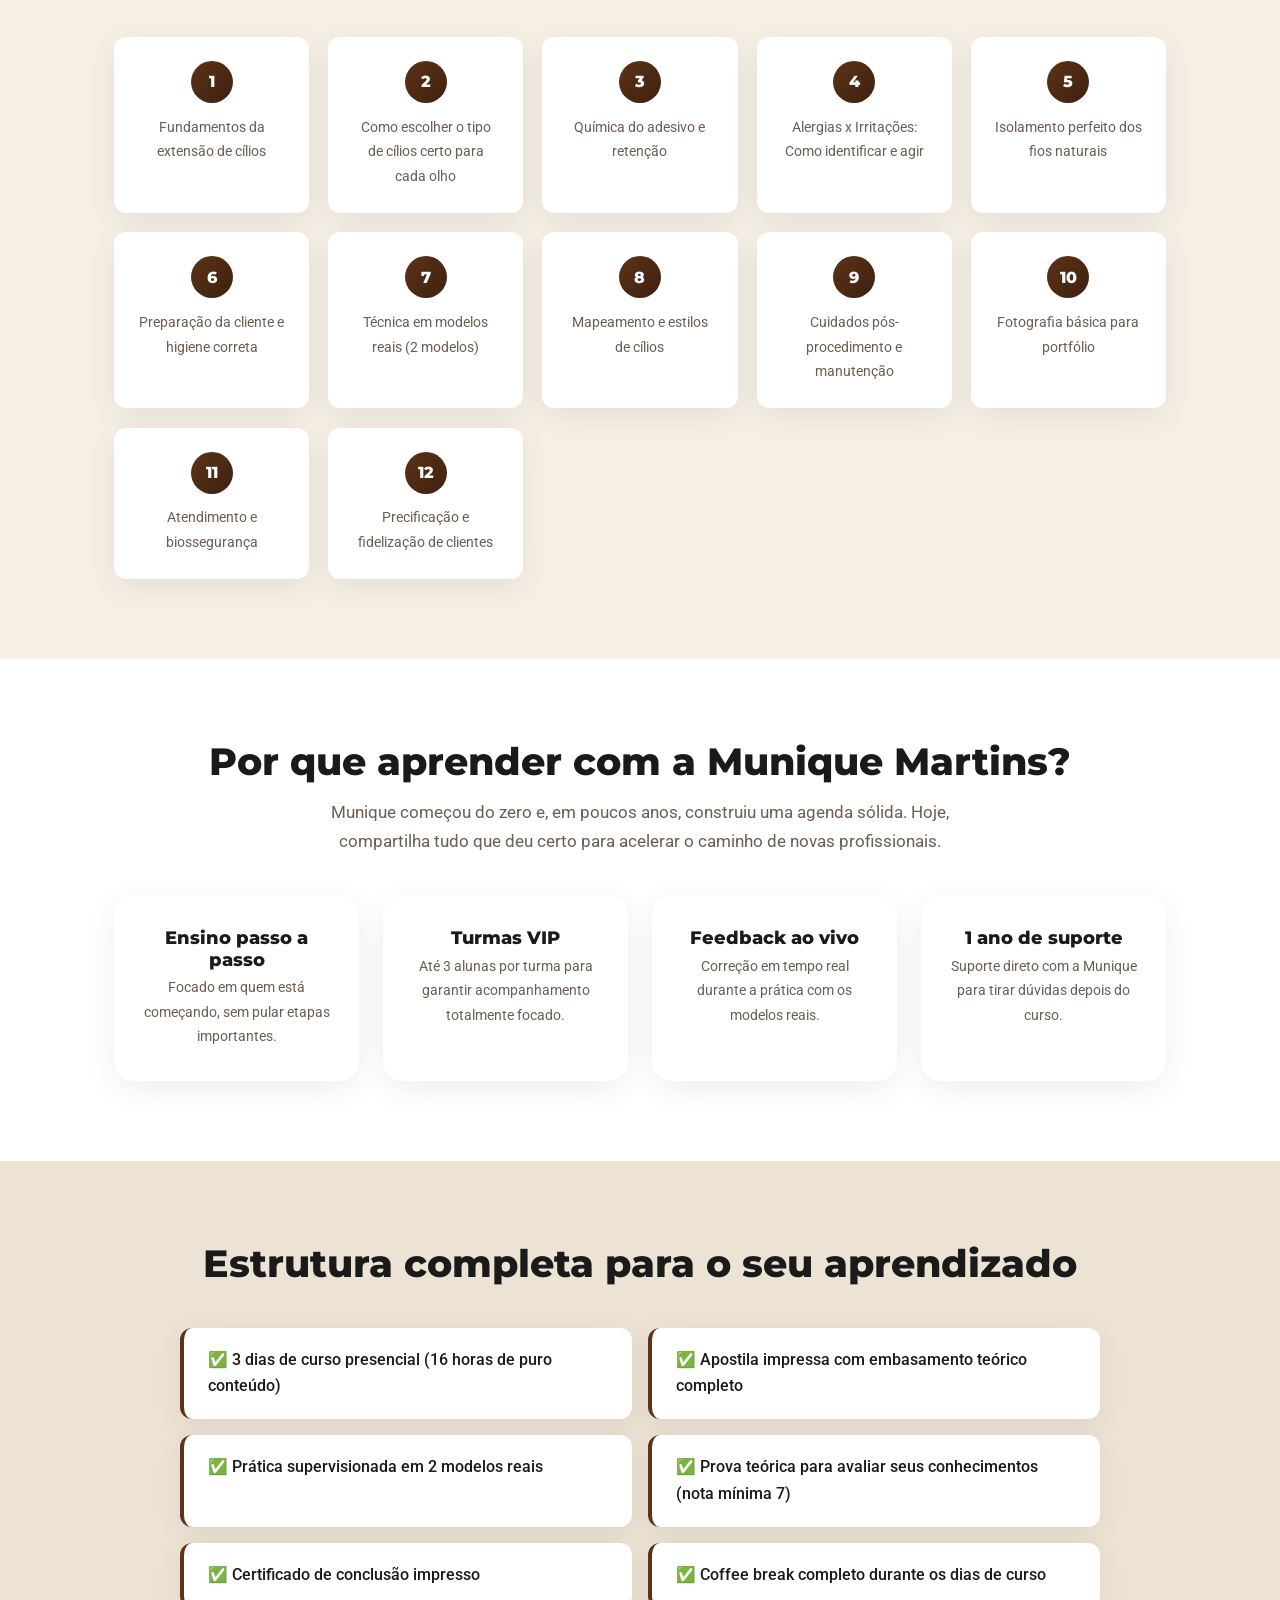
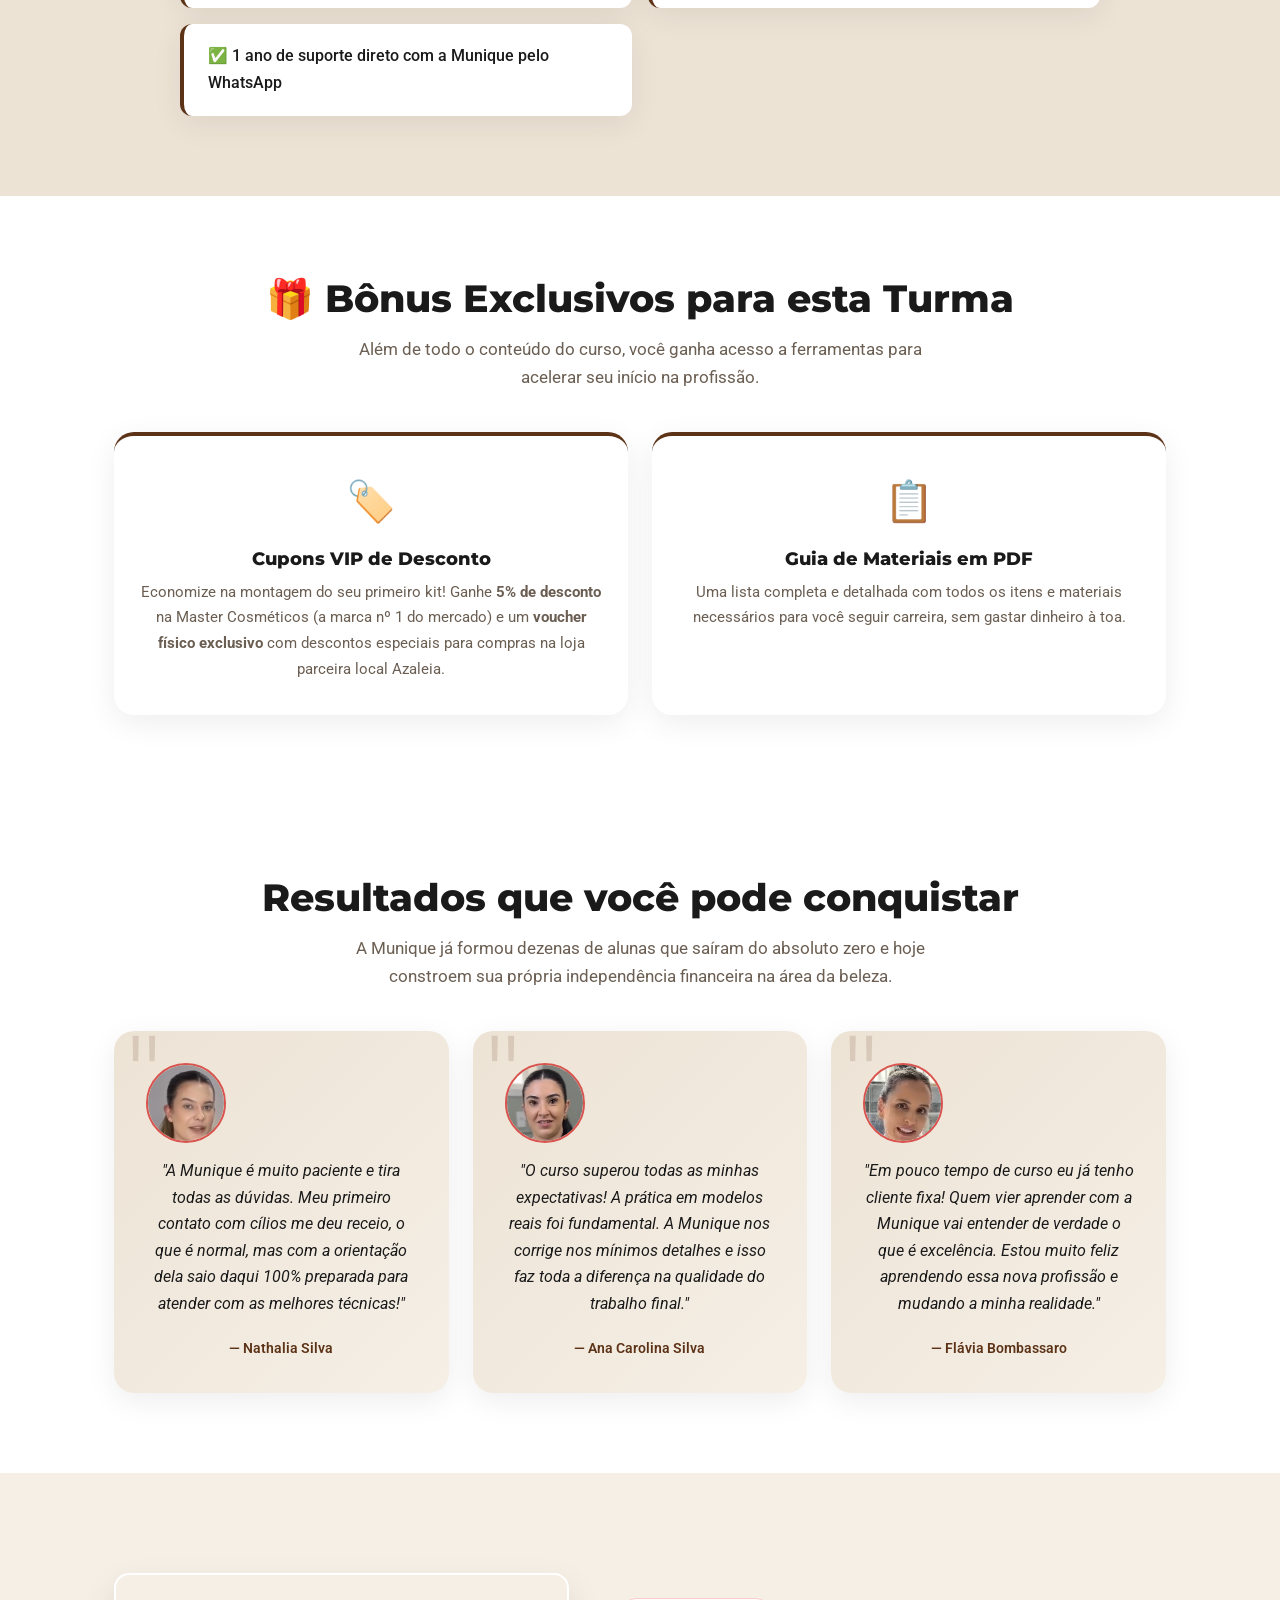
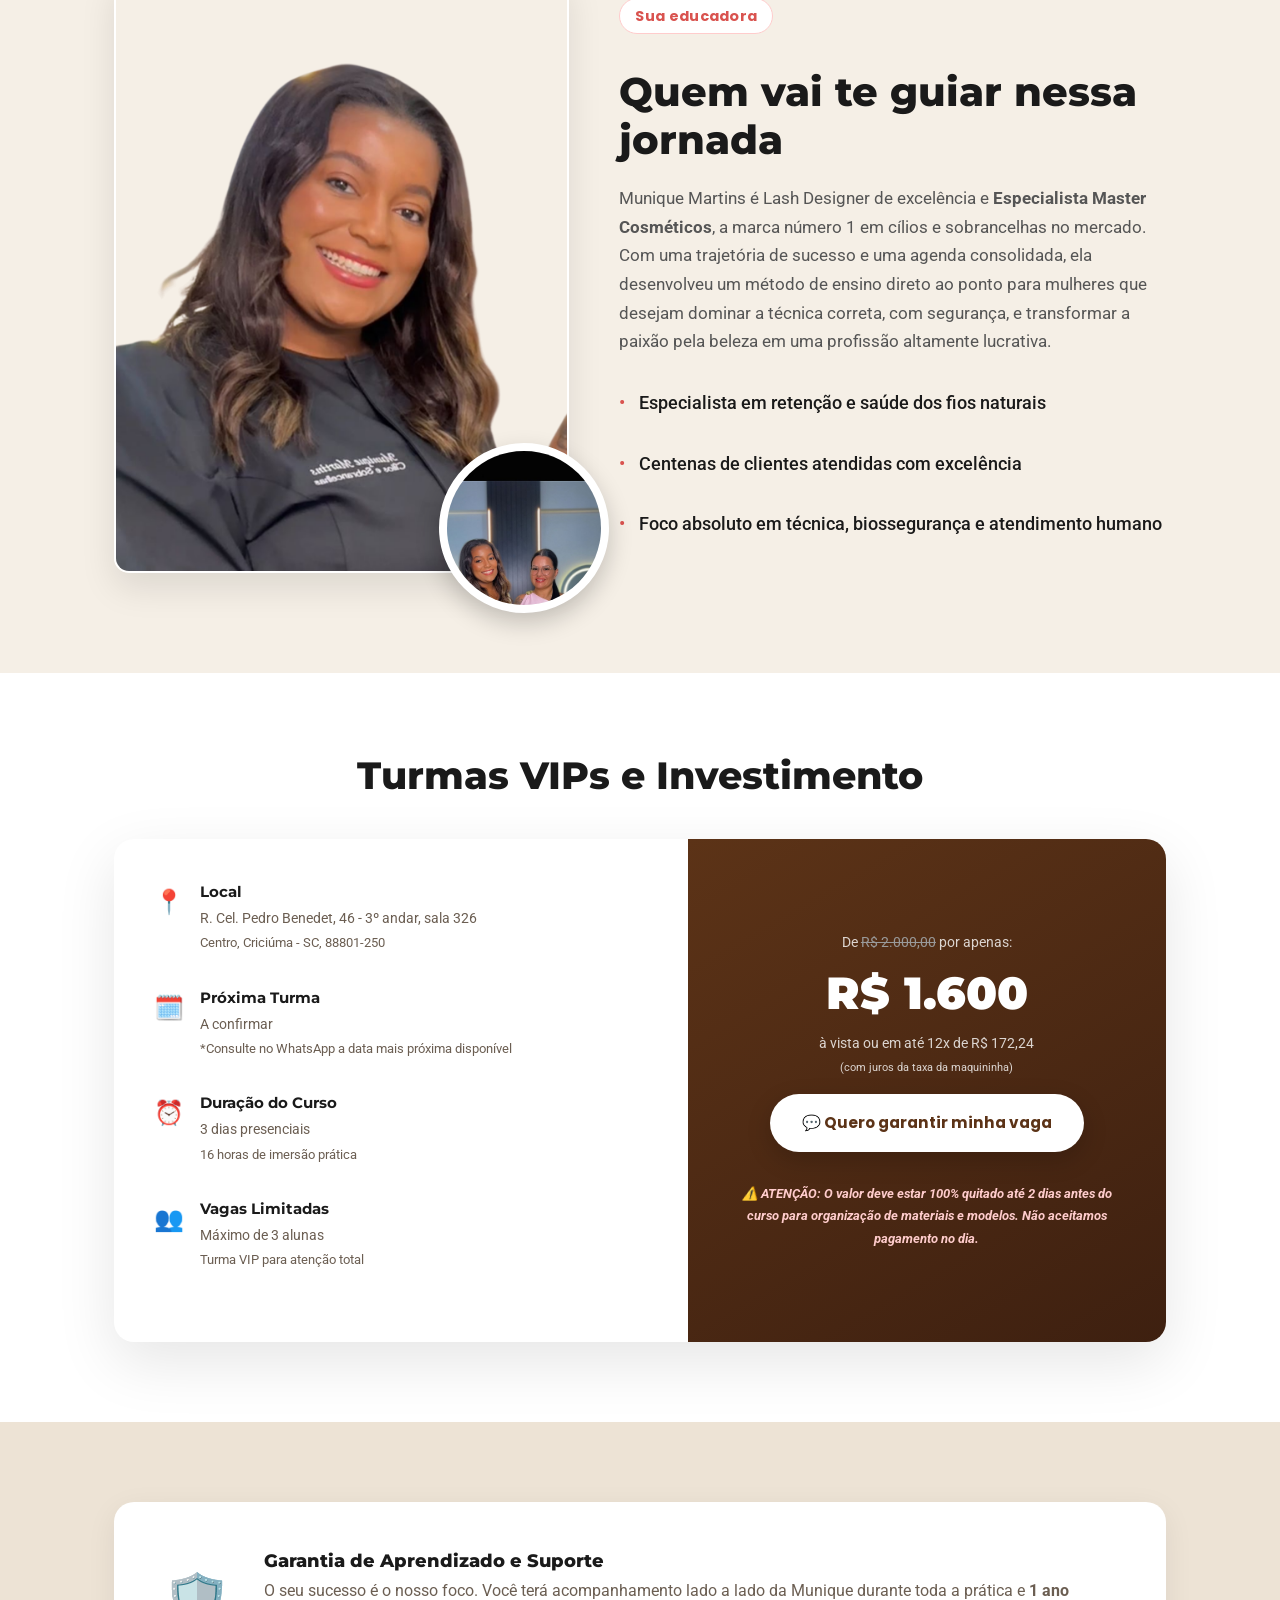
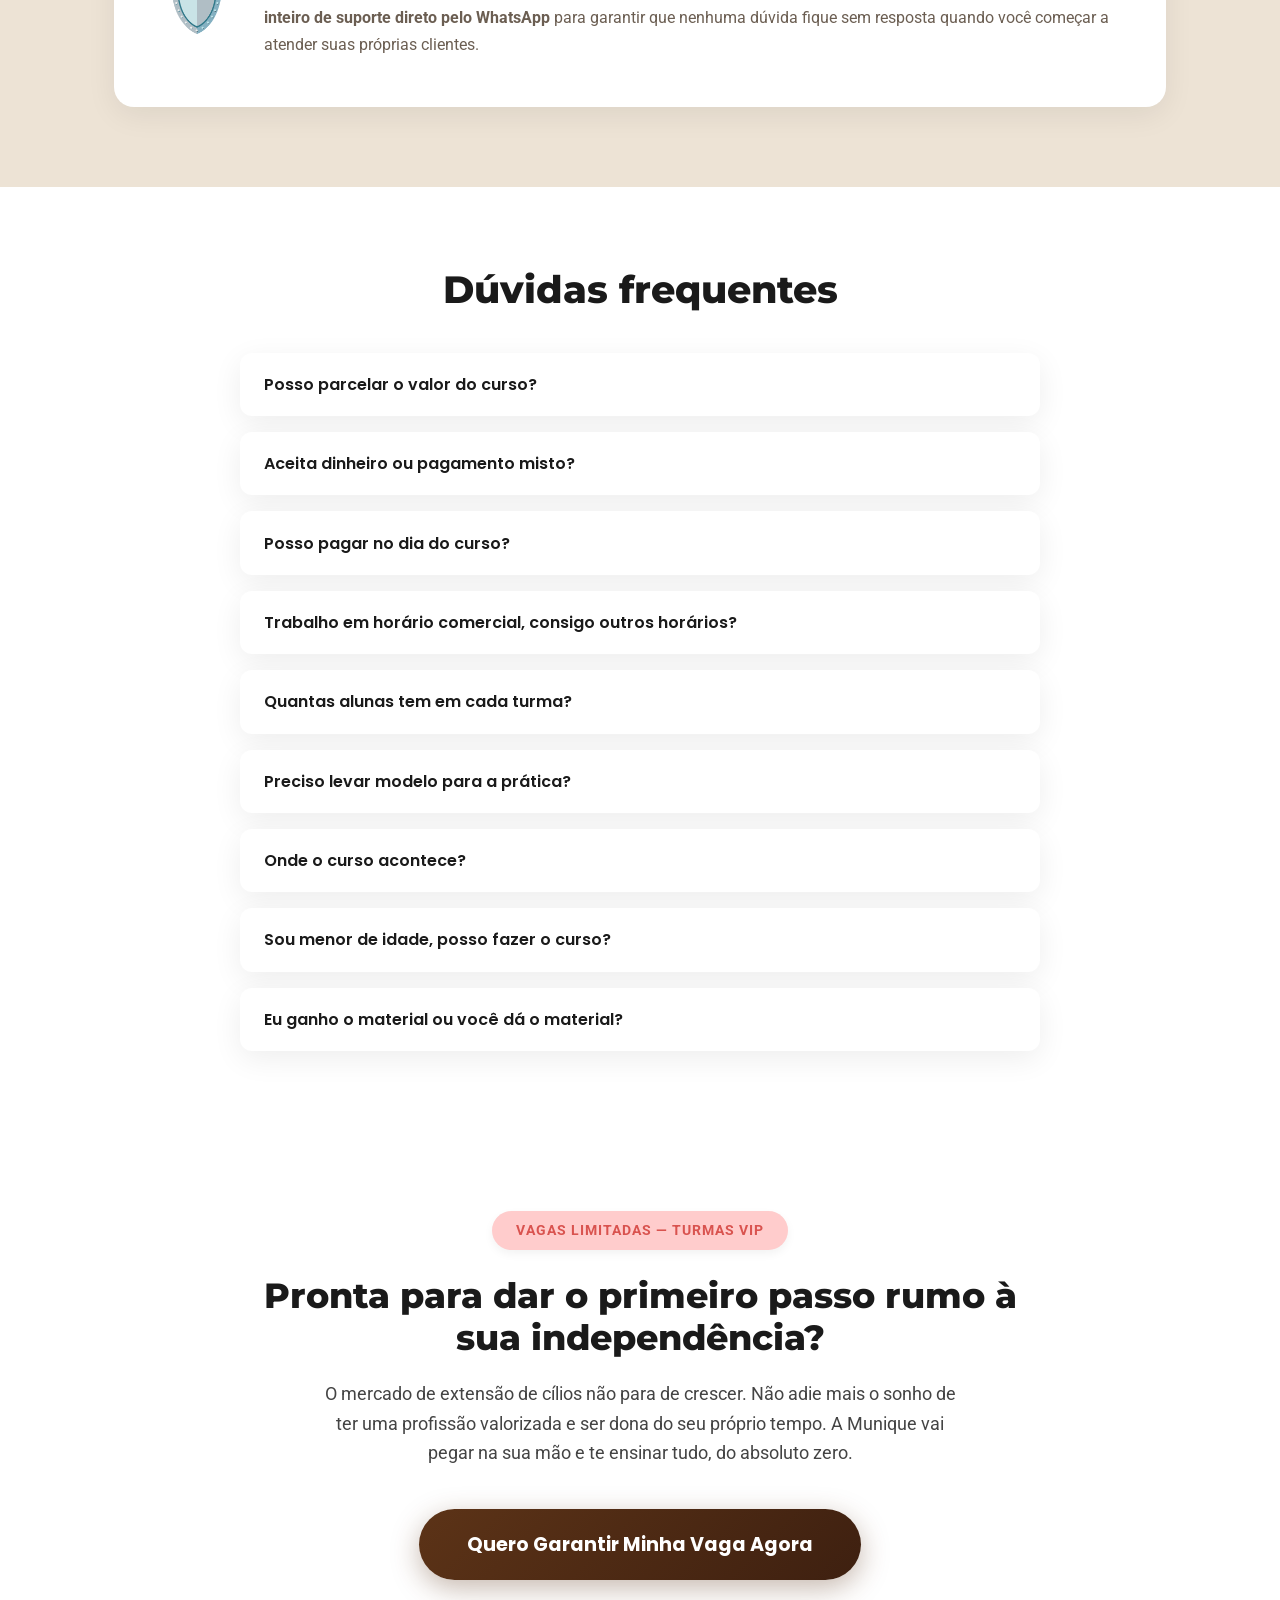
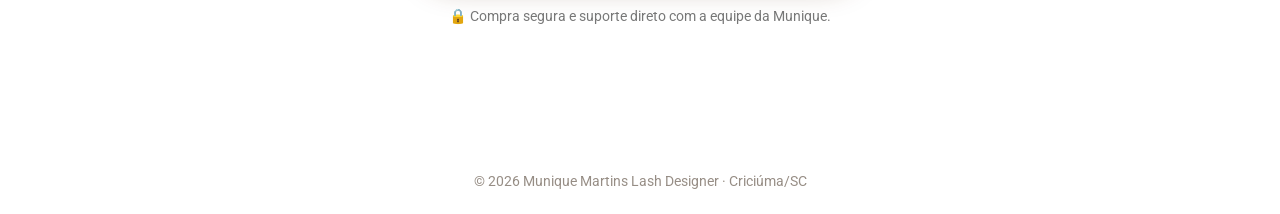
==== commit de294879: "index.html" ====
--- a/index.html
+++ b/index.html
@@ -5,36 +5,38 @@
 <meta name="viewport" content="width=device-width, initial-scale=1.0">
 <meta name="description" content="Curso presencial de extensão de cílios com Munique Martins em Criciúma/SC. Aprenda do zero em 3 dias e comece a faturar com beleza.">
 <title>Curso de Extensão de Cílios | Munique Martins – Criciúma/SC</title>
-<link rel="preconnect" href="https://fonts.googleapis.com">
-<link href="https://fonts.googleapis.com/css2?family=Montserrat:wght@700;800;900&family=Roboto:wght@400;500&family=Poppins:wght@600;700&display=swap" rel="stylesheet">
-<link rel="stylesheet" href="style.css?v=5">
-
+
+<!-- GA4 — async, não bloqueia render -->
 <script async src="https://www.googletagmanager.com/gtag/js?id=G-8X27C1YMJF"></script>
 <script>
   window.dataLayer = window.dataLayer || [];
   function gtag(){dataLayer.push(arguments);}
   gtag('js', new Date());
-
   gtag('config', 'G-8X27C1YMJF');
 </script>
 
-<script>
-!function(f,b,e,v,n,t,s)
-{if(f.fbq)return;n=f.fbq=function(){n.callMethod?
-n.callMethod.apply(n,arguments):n.queue.push(arguments)};
-if(!f._fbq)f._fbq=n;n.push=n;n.loaded=!0;n.version='2.0';
-n.queue=[];t=b.createElement(e);t.async=!0;
-t.src=v;s=b.getElementsByTagName(e)[0];
-s.parentNode.insertBefore(t,s)}(window, document,'script',
-'https://connect.facebook.net/en_US/fbevents.js');
-fbq('init', '1853916475270462');
-fbq('track', 'PageView');
-</script>
-<noscript><img height="1" width="1" style="display:none"
-src="https://www.facebook.com/tr?id=1853916475270462&ev=PageView&noscript=1"
-/></noscript>
+<!-- FIX 1: CSS externo não-bloqueante via preload -->
+<!-- Era <link rel="stylesheet"> síncrono → browser parava render até baixar style.css inteiro -->
+<link rel="preload" href="style.css?v=5" as="style" onload="this.rel='stylesheet'">
+<noscript><link rel="stylesheet" href="style.css?v=5"></noscript>
+
+<!-- FIX 2: Fontes não-bloqueantes — era 3 famílias carregando de forma síncrona -->
+<!-- preconnect em AMBOS os domínios (gstatic faltava crossorigin) -->
+<link rel="preconnect" href="https://fonts.googleapis.com">
+<link rel="preconnect" href="https://fonts.gstatic.com" crossorigin>
+<link rel="preload"
+      href="https://fonts.googleapis.com/css2?family=Montserrat:wght@700;800;900&family=Roboto:wght@400;500&family=Poppins:wght@600;700&display=swap"
+      as="style"
+      onload="this.rel='stylesheet'">
+<noscript>
+  <link rel="stylesheet" href="https://fonts.googleapis.com/css2?family=Montserrat:wght@700;800;900&family=Roboto:wght@400;500&family=Poppins:wght@600;700&display=swap">
+</noscript>
+
 </head>
 <body>
+
+<!-- FIX 5: <main> adicionado — ausência causava falha de acessibilidade -->
+<main>
 
 <a href="https://wa.me/554896632517?text=Oi%2C%20Munique%21%20Estou%20no%20seu%20site%20e%20quero%20tirar%20uma%20d%C3%BAvida%20sobre%20o%20curso%20de%20c%C3%ADlios%20presencial." class="float-wa" target="_blank" rel="noopener" aria-label="Falar no WhatsApp" onclick="fbq('track', 'Contact');">
   <svg viewBox="0 0 24 24" fill="currentColor" xmlns="http://www.w3.org/2000/svg">
@@ -54,19 +56,25 @@
         <li><span>✔️</span> Apostila exclusiva + certificado impresso</li>
         <li><span>✔️</span> 1 ano de suporte direto com a Munique</li>
       </ul>
-      
-      <a href="https://wa.me/554896632517?text=Oi%2C%20Munique%21%20Vi%20que%20o%20curso%20fica%2012x%20de%20R%24%20172%2C24%20e%20quero%20saber%20mais%20sobre%20as%20vagas%20de%20mar%C3%A7o." class="btn-primary" target="_blank" onclick="fbq('track', 'Contact');">
+
+      <!-- FIX 6: removida referência a "março" — data atualizada para consulta dinâmica -->
+      <a href="https://wa.me/554896632517?text=Oi%2C%20Munique%21%20Vi%20que%20o%20curso%20fica%2012x%20de%20R%24%20172%2C24%20e%20quero%20saber%20qual%20%C3%A9%20a%20pr%C3%B3xima%20turma%20dispon%C3%ADvel." class="btn-primary" target="_blank" onclick="fbq('track', 'Contact');">
         Garantir minha vaga no WhatsApp
       </a>
-      
+
       <p style="font-size: 0.85em; margin-top: 12px; margin-bottom: 4px; color: #555; font-weight: 600;">
         *Formação completa por apenas 12x de R$ 172,24
       </p>
-
       <p class="hero-note">Turmas reduzidas (máx 3 alunas) para acompanhamento de perto.</p>
     </div>
     <div class="hero-img">
-      <img src="munique_hero.png" alt="Lash Designer Munique Martins" style="width: 100%; object-fit: cover; object-position: bottom; filter: drop-shadow(0px 10px 15px rgba(0,0,0,0.1));">
+      <!-- FIX 3: hero image — fetchpriority=high pois é o LCP, sem lazy loading -->
+      <img src="munique_hero.png"
+           alt="Lash Designer Munique Martins"
+           width="600" height="700"
+           fetchpriority="high"
+           decoding="async"
+           style="width: 100%; object-fit: cover; object-position: bottom; filter: drop-shadow(0px 10px 15px rgba(0,0,0,0.1));">
     </div>
   </div>
 </section>
@@ -161,19 +169,16 @@
     <h2>🎁 Bônus Exclusivos para esta Turma</h2>
     <p class="section-sub">Além de todo o conteúdo do curso, você ganha acesso a ferramentas para acelerar seu início na profissão.</p>
     <div class="cards-grid">
-      
       <div class="card-pq animate">
         <span>🏷️</span>
         <h3 style="margin-bottom: 10px; font-size: 1.1em;">Cupons VIP de Desconto</h3>
         <p>Economize na montagem do seu primeiro kit! Ganhe <strong>5% de desconto</strong> na Master Cosméticos (a marca nº 1 do mercado) e um <strong>voucher físico exclusivo</strong> com descontos especiais para compras na loja parceira local Azaleia.</p>
       </div>
-      
       <div class="card-pq animate">
         <span>📋</span>
         <h3 style="margin-bottom: 10px; font-size: 1.1em;">Guia de Materiais em PDF</h3>
         <p>Uma lista completa e detalhada com todos os itens e materiais necessários para você seguir carreira, sem gastar dinheiro à toa.</p>
       </div>
-
     </div>
   </div>
 </section>
@@ -183,49 +188,42 @@
     <h2>Resultados que você pode conquistar</h2>
     <p class="section-sub">A Munique já formou dezenas de alunas que saíram do absoluto zero e hoje constroem sua própria independência financeira na área da beleza.</p>
     <div class="dep-grid">
-      
       <div class="dep-card animate" style="text-align: center;">
-        <img src="aluna1.png" alt="Foto da Aluna" style="width: 80px; height: 80px; border-radius: 50%; object-fit: cover; margin-bottom: 15px; background-color: #eee; border: 2px solid #d9534f;">
+        <!-- FIX 4: imagens com width, height, loading=lazy e decoding=async -->
+        <img src="aluna1.png" alt="Foto da aluna Nathalia Silva" width="80" height="80" loading="lazy" decoding="async" style="border-radius: 50%; object-fit: cover; margin-bottom: 15px; background-color: #eee; border: 2px solid #d9534f;">
         <p>"A Munique é muito paciente e tira todas as dúvidas. Meu primeiro contato com cílios me deu receio, o que é normal, mas com a orientação dela saio daqui 100% preparada para atender com as melhores técnicas!"</p>
         <cite>— Nathalia Silva</cite>
       </div>
-
       <div class="dep-card animate" style="text-align: center;">
-        <img src="aluna2.png" alt="Foto da Aluna" style="width: 80px; height: 80px; border-radius: 50%; object-fit: cover; margin-bottom: 15px; background-color: #eee; border: 2px solid #d9534f;">
+        <img src="aluna2.png" alt="Foto da aluna Ana Carolina Silva" width="80" height="80" loading="lazy" decoding="async" style="border-radius: 50%; object-fit: cover; margin-bottom: 15px; background-color: #eee; border: 2px solid #d9534f;">
         <p>"O curso superou todas as minhas expectativas! A prática em modelos reais foi fundamental. A Munique nos corrige nos mínimos detalhes e isso faz toda a diferença na qualidade do trabalho final."</p>
         <cite>— Ana Carolina Silva</cite>
       </div>
-
       <div class="dep-card animate" style="text-align: center;">
-        <img src="aluna3.png" alt="Foto da Aluna" style="width: 80px; height: 80px; border-radius: 50%; object-fit: cover; margin-bottom: 15px; background-color: #eee; border: 2px solid #d9534f;">
+        <img src="aluna3.png" alt="Foto da aluna Flávia Bombassaro" width="80" height="80" loading="lazy" decoding="async" style="border-radius: 50%; object-fit: cover; margin-bottom: 15px; background-color: #eee; border: 2px solid #d9534f;">
         <p>"Em pouco tempo de curso eu já tenho cliente fixa! Quem vier aprender com a Munique vai entender de verdade o que é excelência. Estou muito feliz aprendendo essa nova profissão e mudando a minha realidade."</p>
         <cite>— Flávia Bombassaro</cite>
       </div>
-
     </div>
   </div>
 </section>
 
 <section id="sobre" class="bg-bege" style="padding: 100px 0;">
   <div class="container sobre-inner" style="display: flex; gap: 50px; align-items: center; flex-wrap: wrap;">
-    
     <div class="sobre-img-container" style="flex: 1; min-width: 320px; position: relative;">
-      <img src="munique_author.png" alt="Munique Martins Lash Designer Master" style="width: 100%; border-radius: 15px; box-shadow: 0 15px 35px rgba(0,0,0,0.1); border: 2px solid #fff;">
-      <img src="munique_educator.jpeg" alt="Munique Martins entregando certificado à aluna" style="width: 170px; height: 170px; border-radius: 50%; border: 8px solid #fff; box-shadow: 0 10px 25px rgba(0,0,0,0.2); position: absolute; bottom: -40px; right: -40px; object-fit: cover; background-color: #eee;">
-    </div>
-
+      <img src="munique_author.png" alt="Munique Martins Lash Designer Master" width="500" height="600" loading="lazy" decoding="async" style="width: 100%; border-radius: 15px; box-shadow: 0 15px 35px rgba(0,0,0,0.1); border: 2px solid #fff;">
+      <img src="munique_educator.jpeg" alt="Munique Martins entregando certificado à aluna" width="170" height="170" loading="lazy" decoding="async" style="width: 170px; height: 170px; border-radius: 50%; border: 8px solid #fff; box-shadow: 0 10px 25px rgba(0,0,0,0.2); position: absolute; bottom: -40px; right: -40px; object-fit: cover; background-color: #eee;">
+    </div>
     <div class="sobre-text" style="flex: 1.2; min-width: 320px;">
       <span class="badge" style="background: #fff; color: #d9534f; border: 1px solid #ffcccc; padding: 5px 15px; border-radius: 20px; font-weight: bold; font-size: 0.9em;">Sua educadora</span>
       <h2 style="font-size: 2.5em; margin: 15px 0 20px; line-height: 1.2;">Quem vai te guiar nessa jornada</h2>
       <p style="color: #555; line-height: 1.7; margin-bottom: 25px; font-size: 1.05em;">Munique Martins é Lash Designer de excelência e <strong>Especialista Master Cosméticos</strong>, a marca número 1 em cílios e sobrancelhas no mercado. Com uma trajetória de sucesso e uma agenda consolidada, ela desenvolveu um método de ensino direto ao ponto para mulheres que desejam dominar a técnica correta, com segurança, e transformar a paixão pela beleza em uma profissão altamente lucrativa.</p>
-      
       <ul class="sobre-bullets" style="list-style-type: none; padding-left: 0;">
         <li style="margin-bottom: 15px; font-weight: 500; font-size: 1.1em;"><span style="color: #d9534f; margin-right: 10px;">•</span> Especialista em retenção e saúde dos fios naturais</li>
-        <li style="margin-bottom: 15px; font-weight: 500; font-size: 1.1em;"><span style="color: #d9534f; margin-right: 10px;">•</span> Mais de 200 clientes atendidas com excelência</li>
+        <li style="margin-bottom: 15px; font-weight: 500; font-size: 1.1em;"><span style="color: #d9534f; margin-right: 10px;">•</span> Centenas de clientes atendidas com excelência</li>
         <li style="font-weight: 500; font-size: 1.1em;"><span style="color: #d9534f; margin-right: 10px;">•</span> Foco absoluto em técnica, biossegurança e atendimento humano</li>
       </ul>
     </div>
-
   </div>
 </section>
 
@@ -241,11 +239,12 @@
             <p>R. Cel. Pedro Benedet, 46 - 3º andar, sala 326<br><small>Centro, Criciúma - SC, 88801-250</small></p>
           </div>
         </div>
-       <div class="preco-item">
+        <!-- FIX 6: data específica removida — substituída por consulta no WhatsApp -->
+        <div class="preco-item">
           <span>🗓️</span>
           <div>
-            <strong>Datas da Turma</strong>
-            <p>22, 23 e 24 de Março<br><small>*Consulte no WhatsApp disponibilidade para horários flexíveis</small></p>
+            <strong>Próxima Turma</strong>
+            <p>A confirmar<br><small>*Consulte no WhatsApp a data mais próxima disponível</small></p>
           </div>
         </div>
         <div class="preco-item">
@@ -266,10 +265,8 @@
       <div class="preco-valor">
         <p class="preco-label">De <s style="color: #999; font-weight: normal;">R$ 2.000,00</s> por apenas:</p>
         <p class="preco-num">R$ 1.600</p>
-        <p class="preco-parcel">à vista ou em até 12x de R$ 172,24 no cartão</p>
-        
-        <a href="https://wa.me/554896632517?text=Ol%C3%A1%2C%20Munique%21%20Vi%20os%20detalhes%20do%20investimento%20de%20R%24%201.600%20e%20quero%20garantir%20minha%20vaga%20agora." class="btn-white" target="_blank" onclick="fbq('track', 'Contact');">💬 Quero garantir minha vaga</a>
-        
+        <p class="preco-parcel">à vista ou em até 12x de R$ 172,24<br><small>(com juros da taxa da maquininha)</small></p>
+        <a href="https://wa.me/554896632517?text=Ol%C3%A1%2C%20Munique%21%20Vi%20os%20detalhes%20do%20investimento%20de%20R%24%201.600%20e%20quero%20saber%20a%20pr%C3%B3xima%20data%20dispon%C3%ADvel%20para%20me%20inscrever." class="btn-white" target="_blank" onclick="fbq('track', 'Contact');">💬 Quero garantir minha vaga</a>
         <p class="urgencia-note" style="margin-top: 15px; font-weight: bold; color: #ffcccc;">⚠️ ATENÇÃO: O valor deve estar 100% quitado até 2 dias antes do curso para organização de materiais e modelos. Não aceitamos pagamento no dia.</p>
       </div>
     </div>
@@ -294,7 +291,7 @@
     <div class="faq-list">
       <div class="faq-item">
         <button class="faq-btn">Posso parcelar o valor do curso?</button>
-        <div class="faq-ans"><p>Sim! Você pode parcelar em até 12x no cartão de crédito.</p></div>
+        <div class="faq-ans"><p>Sim! Você pode parcelar em até 12x no cartão de crédito (com juros da taxa da maquininha).</p></div>
       </div>
       <div class="faq-item">
         <button class="faq-btn">Aceita dinheiro ou pagamento misto?</button>
@@ -334,24 +331,45 @@
 
 <section id="cta-final" style="padding: 80px 0; text-align: center; background: #fff;">
   <div class="container">
-    <span class="urgencia-tag" style="display: inline-block; background: #ffcccc; color: #d9534f; padding: 8px 24px; border-radius: 50px; font-weight: bold; font-size: 0.85em; text-transform: uppercase; letter-spacing: 1px; margin-bottom: 25px; box-shadow: 0 4px 10px rgba(0,0,0,0.05);">Últimas Vagas para a Turma de Março</span>
+    <!-- FIX 6: "Turma de Março" → genérico -->
+    <span class="urgencia-tag" style="display: inline-block; background: #ffcccc; color: #d9534f; padding: 8px 24px; border-radius: 50px; font-weight: bold; font-size: 0.85em; text-transform: uppercase; letter-spacing: 1px; margin-bottom: 25px; box-shadow: 0 4px 10px rgba(0,0,0,0.05);">Vagas Limitadas — Turmas VIP</span>
     <h2 style="margin-top: 0; font-size: 2.2em; max-width: 800px; margin-left: auto; margin-right: auto; line-height: 1.2; color: #1a1a1a;">Pronta para dar o primeiro passo rumo à sua independência?</h2>
     <p style="font-size: 1.1em; max-width: 650px; margin: 20px auto 40px; color: #444; line-height: 1.7;">O mercado de extensão de cílios não para de crescer. Não adie mais o sonho de ter uma profissão valorizada e ser dona do seu próprio tempo. A Munique vai pegar na sua mão e te ensinar tudo, do absoluto zero.</p>
-    
-    <a href="https://wa.me/554896632517?text=Oi%2C%20Munique%21%20Li%20toda%20a%20p%C3%A1gina%20e%20quero%20me%20tornar%20uma%20expert%20em%20c%C3%ADlios%20com%20voc%C3%AA." class="btn-primary btn-large" target="_blank" style="font-size: 1.2rem; padding: 1.2rem 3rem; display: inline-block;" onclick="fbq('track', 'Contact');">
+    <a href="https://wa.me/554896632517?text=Oi%2C%20Munique%21%20Li%20toda%20a%20p%C3%A1gina%20e%20quero%20saber%20quando%20%C3%A9%20a%20pr%C3%B3xima%20turma%20do%20curso%20de%20c%C3%ADlios." class="btn-primary btn-large" target="_blank" style="font-size: 1.2rem; padding: 1.2rem 3rem; display: inline-block;" onclick="fbq('track', 'Contact');">
       Quero Garantir Minha Vaga Agora
     </a>
-    
     <p style="margin-top: 25px; font-size: 0.9em; color: #777;">🔒 Compra segura e suporte direto com a equipe da Munique.</p>
   </div>
 </section>
 
+</main>
+
 <footer id="footer" style="text-align: center; padding: 20px 0; margin-top: 40px;">
   <div class="container">
     <p class="footer-note" style="font-size: 0.9em; opacity: 0.7;">© 2026 Munique Martins Lash Designer &middot; Criciúma/SC</p>
   </div>
 </footer>
 
-<script src="script.js"></script>
+<!-- FIX 7: Meta Pixel movido para final do <body> — era síncrono no <head> -->
+<!-- Cada script síncrono no head bloqueia render e infla TBT -->
+<script>
+!function(f,b,e,v,n,t,s)
+{if(f.fbq)return;n=f.fbq=function(){n.callMethod?
+n.callMethod.apply(n,arguments):n.queue.push(arguments)};
+if(!f._fbq)f._fbq=n;n.push=n;n.loaded=!0;n.version='2.0';
+n.queue=[];t=b.createElement(e);t.async=!0;
+t.src=v;s=b.getElementsByTagName(e)[0];
+s.parentNode.insertBefore(t,s)}(window, document,'script',
+'https://connect.facebook.net/en_US/fbevents.js');
+fbq('init', '1853916475270462');
+fbq('track', 'PageView');
+</script>
+<noscript><img height="1" width="1" style="display:none"
+src="https://www.facebook.com/tr?id=1853916475270462&ev=PageView&noscript=1"
+/></noscript>
+
+<!-- FIX 8: script.js com defer — garante que não bloqueia render e executa após HTML parseado -->
+<script src="script.js" defer></script>
+
 </body>
 </html>
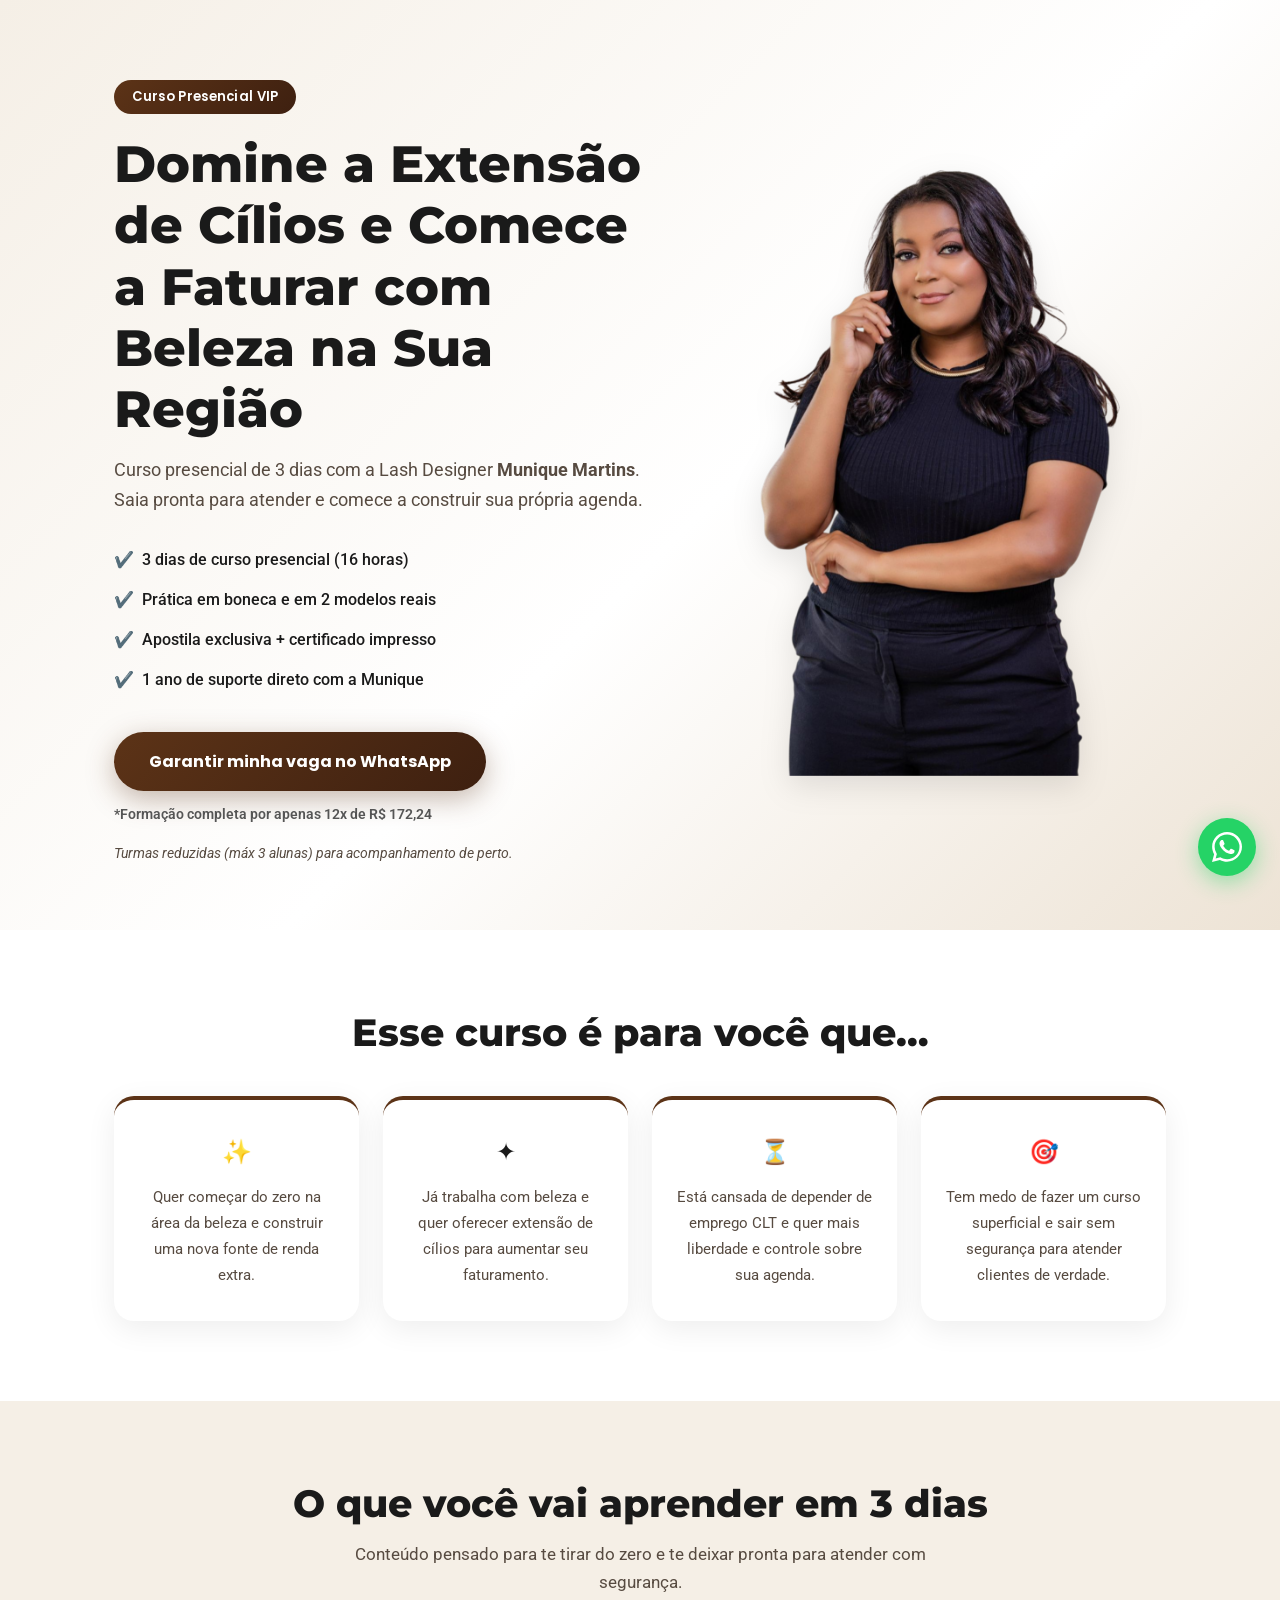
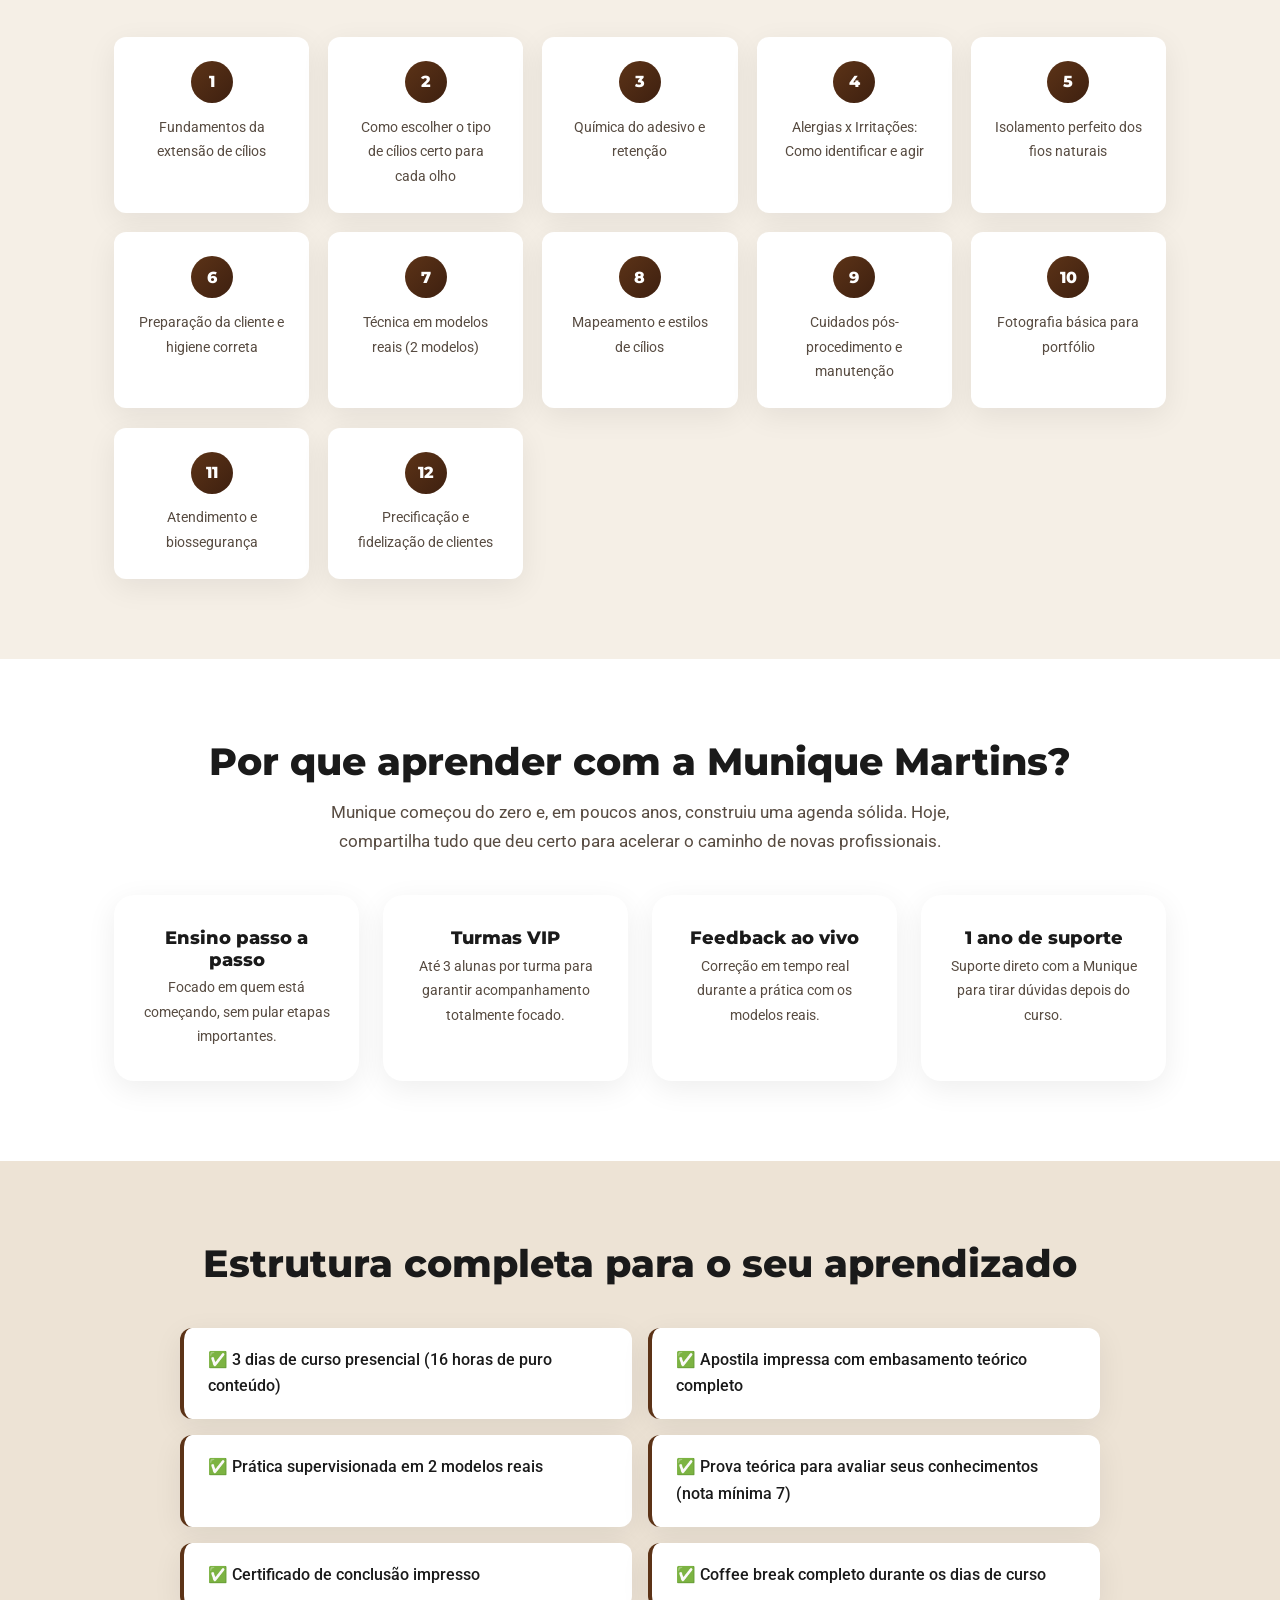
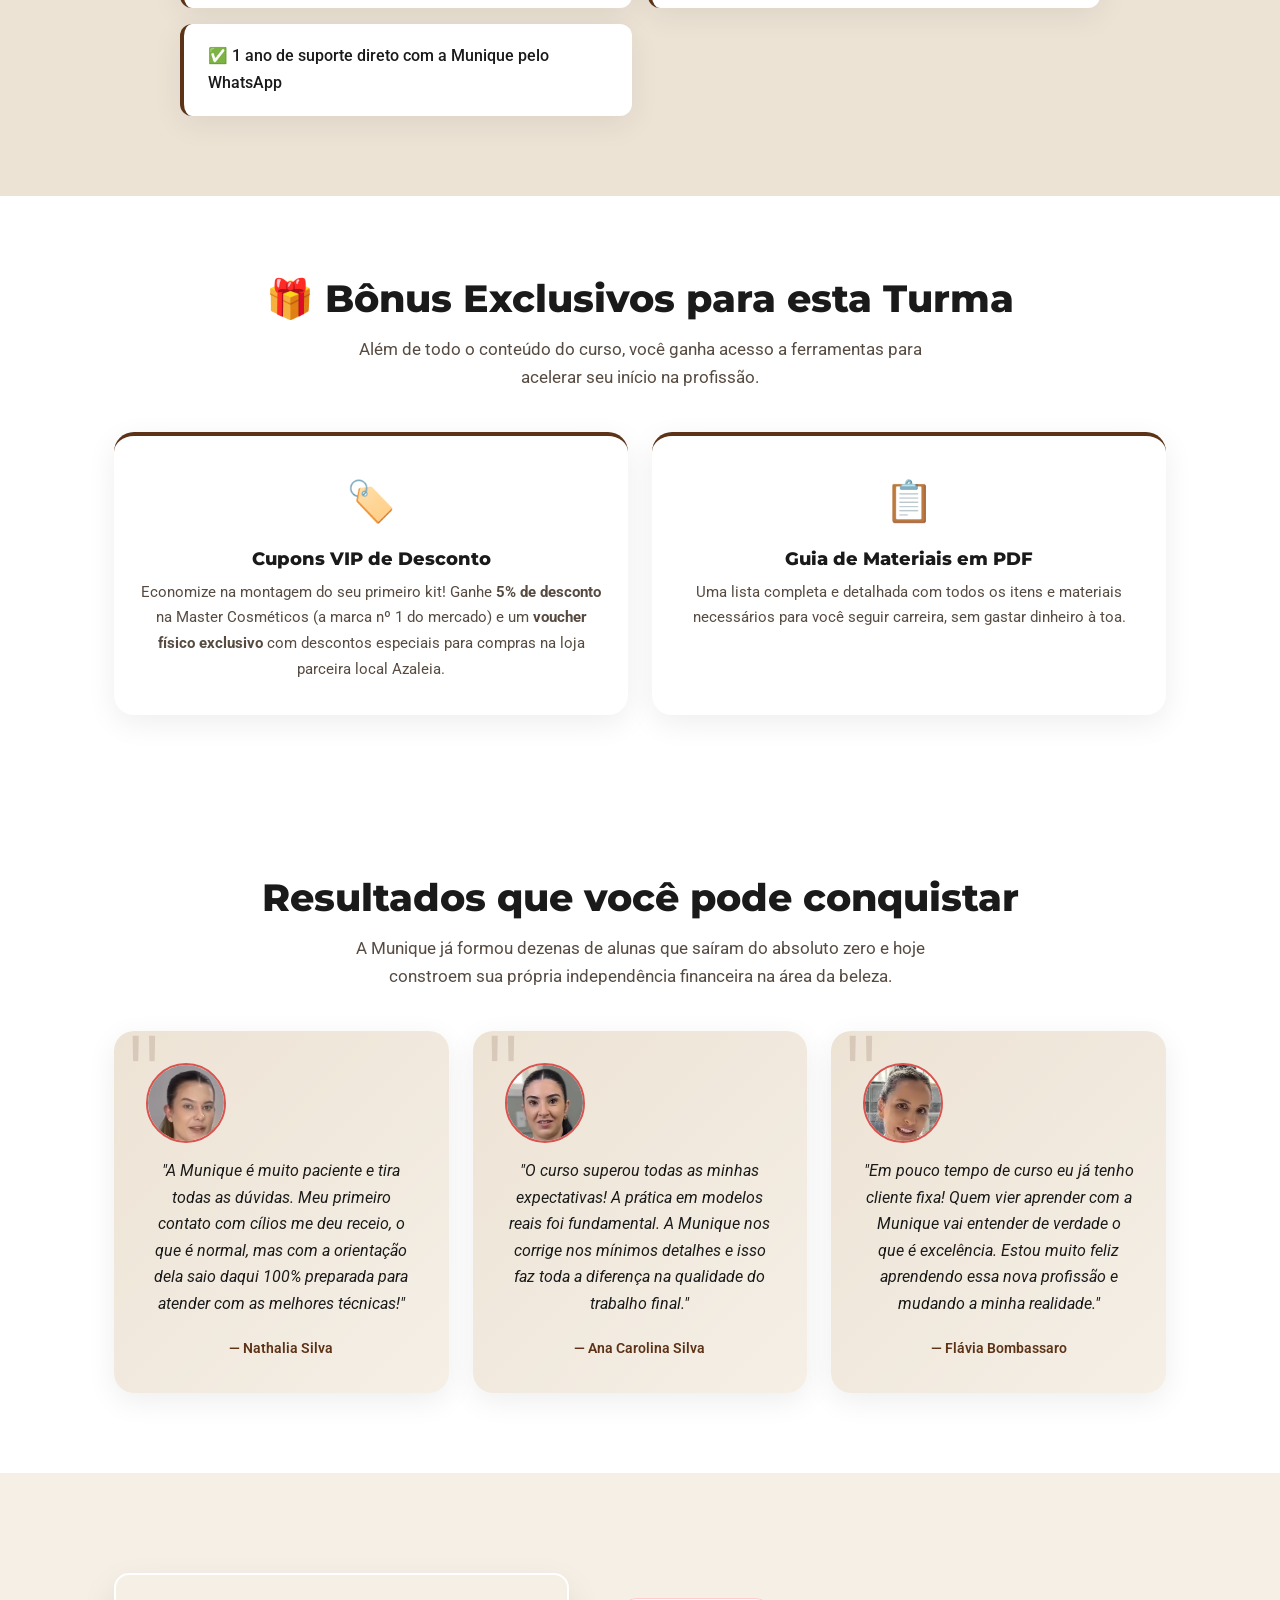
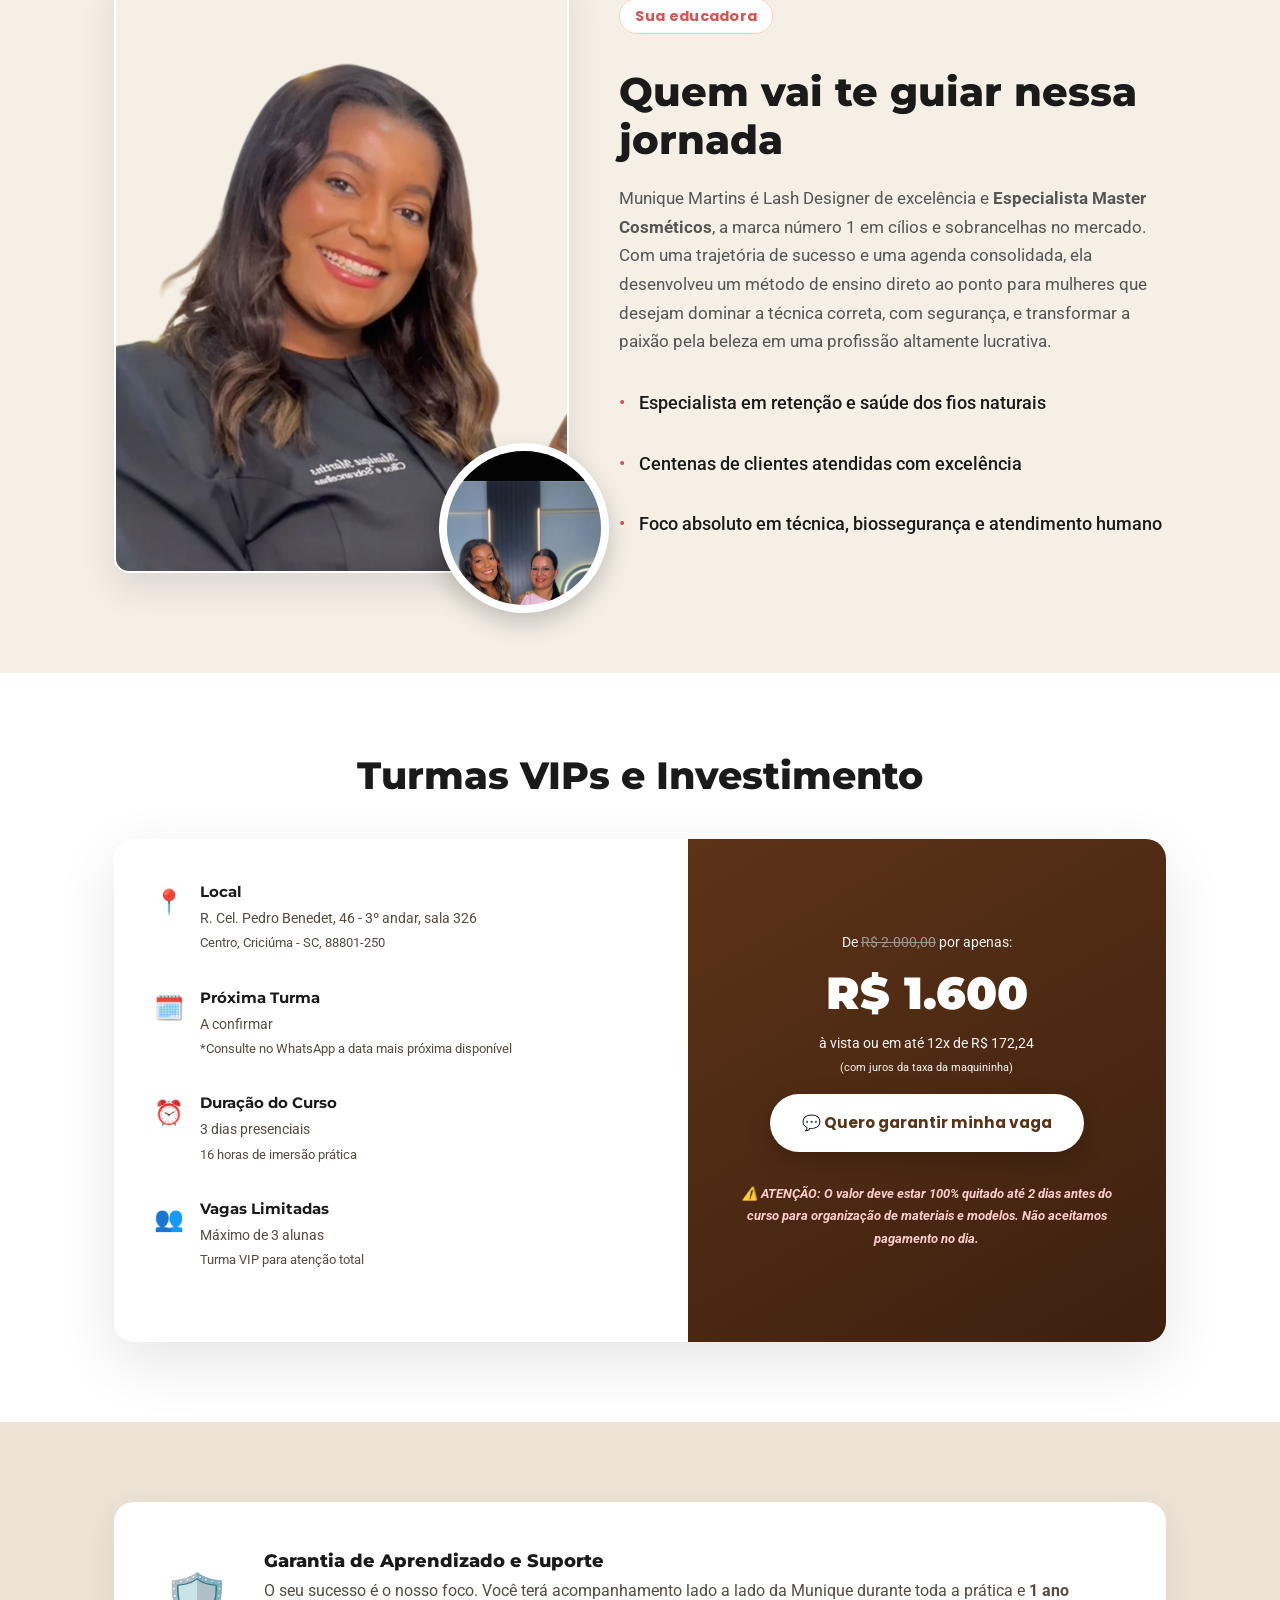
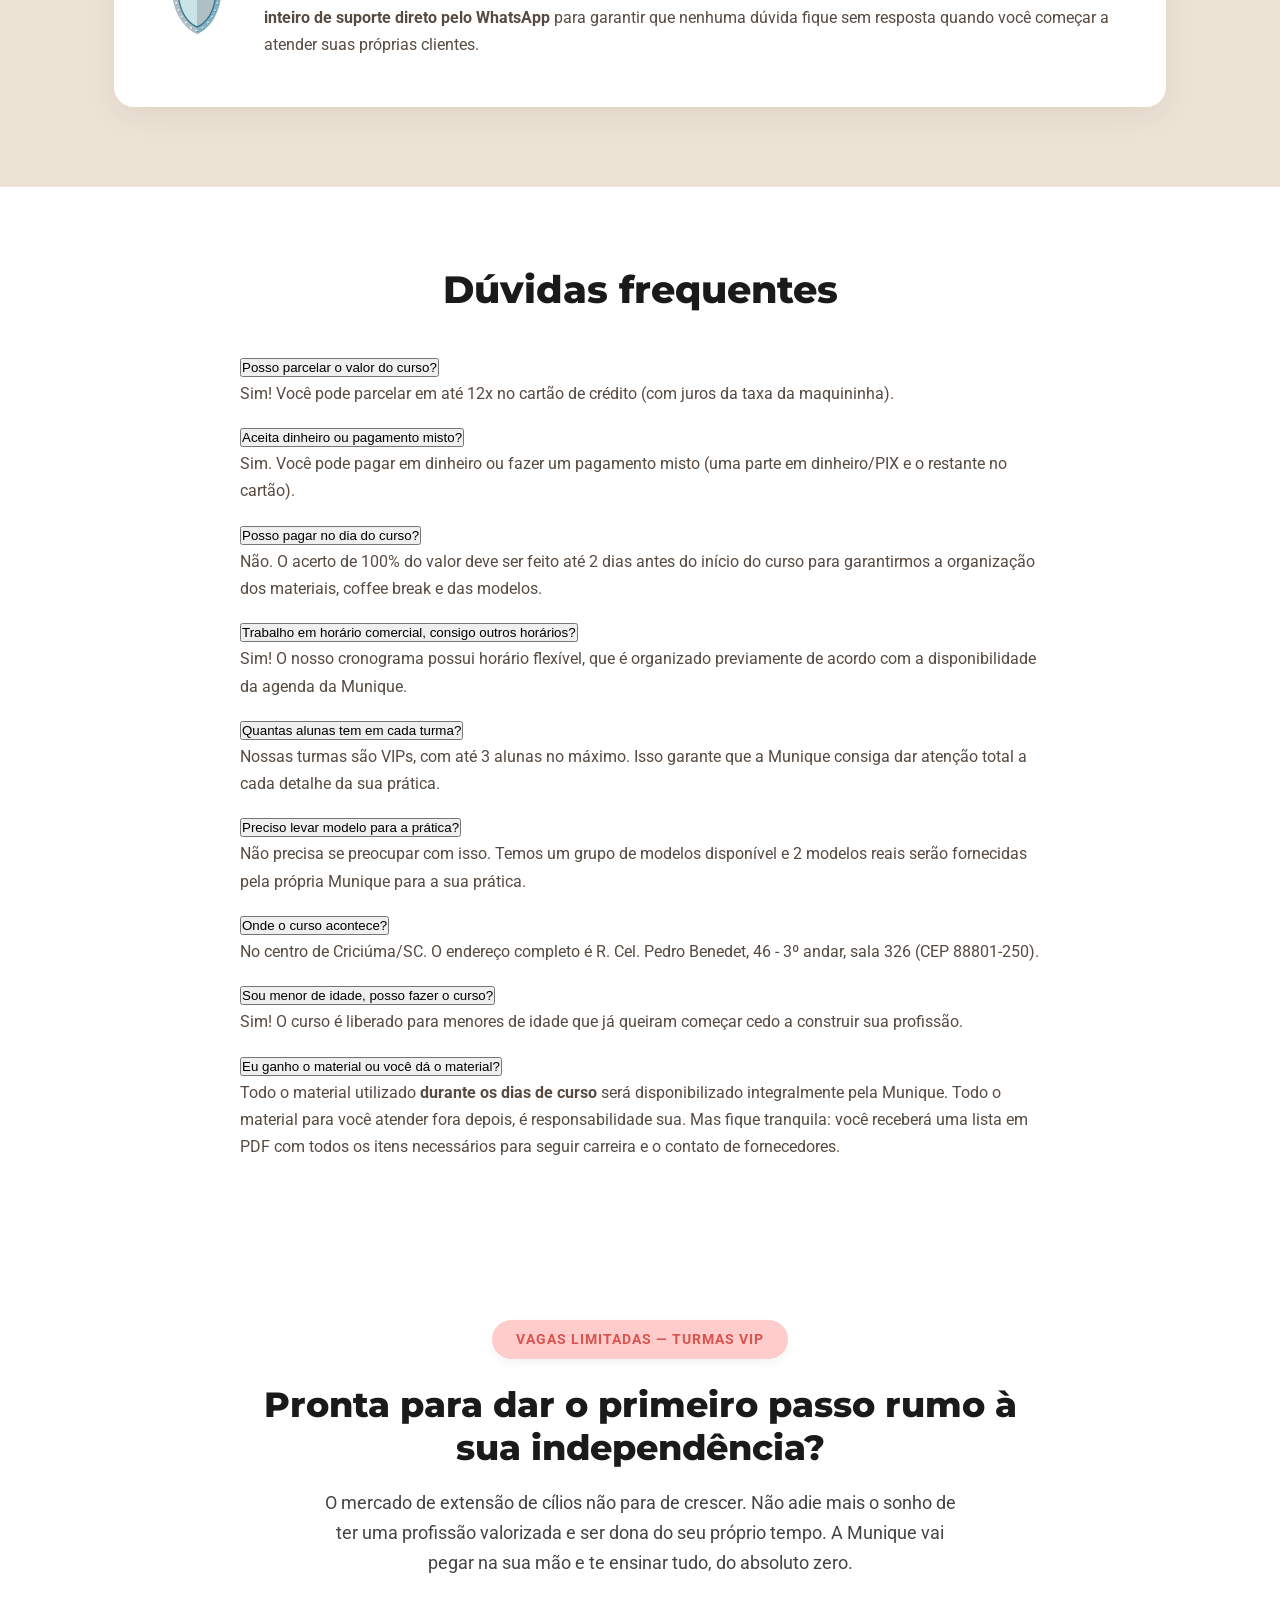
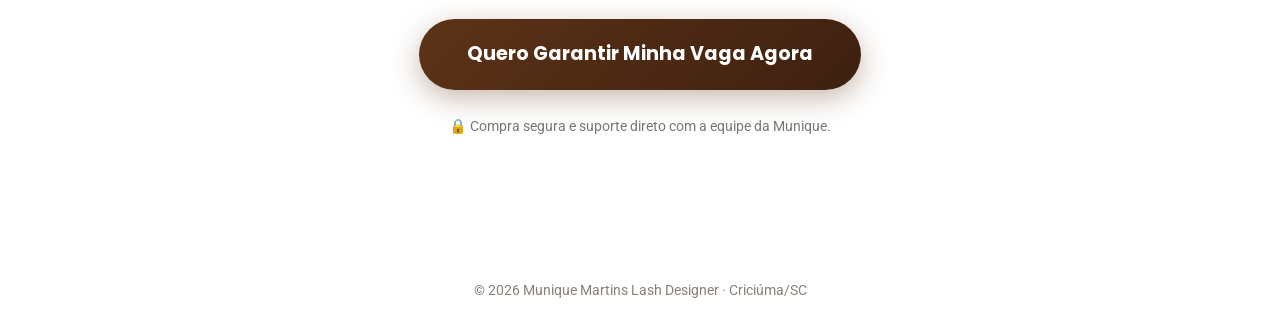
==== commit dcd81a59: "index.html" ====
--- a/index.html
+++ b/index.html
@@ -15,22 +15,11 @@
   gtag('config', 'G-8X27C1YMJF');
 </script>
 
-<!-- FIX 1: CSS externo não-bloqueante via preload -->
-<!-- Era <link rel="stylesheet"> síncrono → browser parava render até baixar style.css inteiro -->
-<link rel="preload" href="style.css?v=5" as="style" onload="this.rel='stylesheet'">
-<noscript><link rel="stylesheet" href="style.css?v=5"></noscript>
-
-<!-- FIX 2: Fontes não-bloqueantes — era 3 famílias carregando de forma síncrona -->
-<!-- preconnect em AMBOS os domínios (gstatic faltava crossorigin) -->
+<link rel="stylesheet" href="style.css?v=6">
+
 <link rel="preconnect" href="https://fonts.googleapis.com">
 <link rel="preconnect" href="https://fonts.gstatic.com" crossorigin>
-<link rel="preload"
-      href="https://fonts.googleapis.com/css2?family=Montserrat:wght@700;800;900&family=Roboto:wght@400;500&family=Poppins:wght@600;700&display=swap"
-      as="style"
-      onload="this.rel='stylesheet'">
-<noscript>
-  <link rel="stylesheet" href="https://fonts.googleapis.com/css2?family=Montserrat:wght@700;800;900&family=Roboto:wght@400;500&family=Poppins:wght@600;700&display=swap">
-</noscript>
+<link rel="stylesheet" href="https://fonts.googleapis.com/css2?family=Montserrat:wght@700;800;900&family=Roboto:wght@400;500&family=Poppins:wght@600;700&display=swap">
 
 </head>
 <body>
--- a/style.css
+++ b/style.css
@@ -1,28 +1,24 @@
 :root {
-  --choco:        #5C3317;
-  --choco-hover:  #3E2010;
-  --choco-light:  #8B5E3C;
-  --beige:        #F5EFE6;
-  --beige-dark:   #DDD0BE;
-  --beige-mid:    #EDE3D5;
-  --black:        #1a1a1a;
-  --gray:         #6B5E52;
-  --white:        #ffffff;
+  --choco: #5C3317;
+  --choco-hover: #3E2010;
+  --choco-light: #8B5E3C;
+  --beige: #F5EFE6;
+  --beige-dark: #DDD0BE;
+  --beige-mid: #EDE3D5;
+  --black: #1a1a1a;
+  --gray: #574b41;
+  --white: #ffffff;
   --shadow-choco: 0 10px 40px rgba(92,51,23,0.15);
-  --shadow-soft:  0 8px 30px rgba(0,0,0,0.07);
-  --radius:       20px;
-  --radius-sm:    12px;
+  --shadow-soft: 0 8px 30px rgba(0,0,0,0.07);
+  --radius: 20px;
+  --radius-sm: 12px;
 }
 
 *, *::before, *::after { margin: 0; padding: 0; box-sizing: border-box; }
 
-/* TRAVA PARA IMPEDIR A BARRA DE ROLAGEM HORIZONTAL NA PÁGINA TODA */
-html, body { 
-  overflow-x: hidden; 
-  width: 100%; 
-}
-
+html, body { overflow-x: hidden; width: 100%; }
 html { scroll-behavior: smooth; }
+
 body { font-family: 'Roboto', sans-serif; color: var(--black); line-height: 1.7; background: var(--white); }
 img { max-width: 100%; display: block; border-radius: var(--radius); }
 a { text-decoration: none; }
@@ -31,6 +27,7 @@
 h1 { font-size: clamp(2rem, 5vw, 3.2rem); color: var(--black); }
 h2 { font-size: clamp(1.6rem, 4vw, 2.4rem); color: var(--black); text-align: center; margin-bottom: 0.8rem; }
 h3 { font-size: 1.1rem; margin-bottom: 0.4rem; color: var(--black); }
+
 .container { max-width: 1100px; margin: 0 auto; padding: 0 24px; }
 section { padding: 5rem 0; }
 .section-sub { text-align: center; max-width: 620px; margin: 0 auto 2.5rem; font-size: 1.05rem; }
@@ -61,13 +58,14 @@
   padding: 1rem 2.2rem;
   border-radius: 50px;
   font-size: 1rem;
-  transition: all 0.3s;
+  transition: transform 0.3s ease;
   box-shadow: 0 8px 28px rgba(92,51,23,0.35);
   cursor: pointer;
   border: none;
 }
 .btn-primary:hover { transform: translateY(-3px); box-shadow: 0 14px 38px rgba(92,51,23,0.48); }
 .btn-large { font-size: 1.15rem; padding: 1.2rem 2.8rem; }
+
 .btn-white {
   font-family: 'Poppins', sans-serif;
   font-weight: 700;
@@ -77,20 +75,34 @@
   padding: 1rem 2rem;
   border-radius: 50px;
   font-size: 0.95rem;
-  transition: all 0.3s;
+  transition: transform 0.3s ease;
   box-shadow: 0 8px 25px rgba(0,0,0,0.18);
 }
 .btn-white:hover { transform: translateY(-3px); background: var(--beige); }
 
 /* FLOATING WHATSAPP */
+@keyframes wa-fadein {
+  from { opacity: 0; transform: scale(0.5); }
+  to   { opacity: 1; transform: scale(1); }
+}
 .float-wa {
-  position: fixed; bottom: 24px; right: 24px;
-  width: 58px; height: 58px;
-  background: #25D366; border-radius: 50%;
-  display: flex; align-items: center; justify-content: center;
-  color: white; z-index: 1000;
+  position: fixed;
+  bottom: 24px;
+  right: 24px;
+  width: 58px;
+  height: 58px;
+  background: #25D366;
+  border-radius: 50%;
+  display: flex;
+  align-items: center;
+  justify-content: center;
+  color: white;
+  z-index: 1000;
   box-shadow: 0 6px 22px rgba(37,211,102,0.45);
-  transition: transform 0.3s;
+  transition: transform 0.3s ease;
+  opacity: 0;
+  animation: wa-fadein 0.4s ease forwards;
+  animation-delay: 1.4s;
 }
 .float-wa:hover { transform: scale(1.12); }
 .float-wa svg { width: 30px; height: 30px; fill: white; }
@@ -104,71 +116,77 @@
 .hero-inner { display: grid; grid-template-columns: 1.1fr 0.9fr; gap: 3rem; align-items: center; }
 .hero-text .sub { font-size: 1.1rem; margin: 1rem 0 1.5rem; }
 .hero-bullets { list-style: none; margin-bottom: 2rem; }
-.hero-bullets li {
-  display: flex; align-items: flex-start; gap: 0.5rem;
-  font-size: 1rem; padding: 0.4rem 0;
-  color: var(--black); font-weight: 500;
-}
+.hero-bullets li { display: flex; align-items: flex-start; gap: 0.5rem; font-size: 1rem; padding: 0.4rem 0; color: var(--black); font-weight: 500; }
 .hero-bullets li span { flex-shrink: 0; }
 .hero-note { margin-top: 1rem; font-size: 0.88rem; color: var(--gray); font-style: italic; }
 
 /* PARA QUEM */
 .cards-grid { display: grid; grid-template-columns: repeat(auto-fit, minmax(230px, 1fr)); gap: 1.5rem; margin-top: 2.5rem; }
 .card-pq {
-  background: var(--white); border-radius: var(--radius);
-  padding: 2rem 1.5rem; text-align: center;
-  box-shadow: var(--shadow-soft);
-  transition: transform 0.3s, box-shadow 0.3s;
+  background: var(--white);
+  border-radius: var(--radius);
+  padding: 2rem 1.5rem;
+  text-align: center;
+  box-shadow: var(--shadow-soft);
+  transition: transform 0.3s ease;
   border-top: 4px solid var(--choco);
 }
-.card-pq:hover { transform: translateY(-6px); box-shadow: var(--shadow-choco); }
+.card-pq:hover { transform: translateY(-6px); }
 .card-pq span { font-size: 2.5rem; display: block; margin-bottom: 0.8rem; }
 .card-pq p { font-size: 0.95rem; }
 
 /* MÓDULOS */
 .modulos-grid { display: grid; grid-template-columns: repeat(auto-fit, minmax(195px, 1fr)); gap: 1.2rem; margin-top: 2rem; }
 .modulo-card {
-  background: var(--white); border-radius: var(--radius-sm);
-  padding: 1.5rem; text-align: center;
-  box-shadow: var(--shadow-soft); transition: all 0.3s;
-  display: flex; flex-direction: column; align-items: center; gap: 0.8rem;
-}
-.modulo-card:hover { transform: translateY(-4px); box-shadow: var(--shadow-choco); }
-.modulo-card > span {
+  background: var(--white);
+  border-radius: var(--radius-sm);
+  padding: 1.5rem;
+  text-align: center;
+  box-shadow: var(--shadow-soft);
+  transition: transform 0.3s ease;
+  display: flex;
+  flex-direction: column;
+  align-items: center;
+  gap: 0.8rem;
+}
+.modulo-card:hover { transform: translateY(-4px); }
+.modulo-card span {
   width: 42px; height: 42px;
   background: linear-gradient(135deg, var(--choco), var(--choco-hover));
-  color: white; border-radius: 50%;
+  color: white;
+  border-radius: 50%;
   display: flex; align-items: center; justify-content: center;
-  font-family: 'Montserrat', sans-serif; font-weight: 800; font-size: 1rem;
-  flex-shrink: 0;
+  font-family: 'Montserrat', sans-serif;
+  font-weight: 800; font-size: 1rem; flex-shrink: 0;
 }
 .modulo-card p { font-size: 0.9rem; }
 
 /* DIFERENCIAIS */
 .dif-grid { display: grid; grid-template-columns: repeat(auto-fit, minmax(220px, 1fr)); gap: 1.5rem; margin-top: 2.5rem; }
 .dif-item {
-  background: var(--white); border-radius: var(--radius);
-  padding: 2rem 1.5rem; text-align: center;
-  box-shadow: var(--shadow-soft);
-  transition: transform 0.3s, box-shadow 0.3s;
-}
-.dif-item:hover { transform: translateY(-6px); box-shadow: var(--shadow-choco); }
-.dif-item > span { font-size: 2.5rem; display: block; margin-bottom: 1rem; }
+  background: var(--white);
+  border-radius: var(--radius);
+  padding: 2rem 1.5rem;
+  text-align: center;
+  box-shadow: var(--shadow-soft);
+  transition: transform 0.3s ease;
+}
+.dif-item:hover { transform: translateY(-6px); }
+.dif-item span { font-size: 2.5rem; display: block; margin-bottom: 1rem; }
 .dif-item p { font-size: 0.9rem; }
 
 /* INCLUSO */
-.incluso-list {
-  display: grid; grid-template-columns: repeat(auto-fit, minmax(300px, 1fr));
-  gap: 1rem; margin-top: 2.5rem;
-  max-width: 920px; margin-left: auto; margin-right: auto;
-}
+.incluso-list { display: grid; grid-template-columns: repeat(auto-fit, minmax(300px, 1fr)); gap: 1rem; margin-top: 2.5rem; max-width: 920px; margin-left: auto; margin-right: auto; }
 .incluso-item {
-  background: var(--white); border-radius: var(--radius-sm);
+  background: var(--white);
+  border-radius: var(--radius-sm);
   padding: 1.2rem 1.5rem;
-  font-size: 0.98rem; color: var(--black); font-weight: 500;
+  font-size: 0.98rem;
+  color: var(--black);
+  font-weight: 500;
   box-shadow: var(--shadow-soft);
   border-left: 4px solid var(--choco);
-  transition: transform 0.3s;
+  transition: transform 0.3s ease;
 }
 .incluso-item:hover { transform: translateX(4px); }
 
@@ -176,14 +194,21 @@
 .dep-grid { display: grid; grid-template-columns: repeat(auto-fit, minmax(280px, 1fr)); gap: 1.5rem; margin-top: 2.5rem; }
 .dep-card {
   background: linear-gradient(135deg, var(--beige-mid), var(--beige));
-  border-radius: var(--radius); padding: 2rem;
-  box-shadow: var(--shadow-soft); position: relative; overflow: hidden;
+  border-radius: var(--radius);
+  padding: 2rem;
+  box-shadow: var(--shadow-soft);
+  position: relative;
+  overflow: hidden;
 }
 .dep-card::before {
-  content: '"'; font-family: 'Montserrat', sans-serif;
-  font-size: 6rem; color: var(--choco);
-  position: absolute; top: -10px; left: 12px;
-  line-height: 1; opacity: 0.15;
+  content: '"';
+  font-family: 'Montserrat', sans-serif;
+  font-size: 6rem;
+  color: var(--choco);
+  position: absolute;
+  top: -10px; left: 12px;
+  line-height: 1;
+  opacity: 0.15;
 }
 .dep-card p { font-style: italic; color: var(--black); font-size: 0.98rem; margin-bottom: 1rem; }
 .dep-card cite { font-size: 0.85rem; color: var(--choco); font-weight: 600; font-style: normal; }
@@ -198,173 +223,47 @@
 
 /* PREÇO */
 .preco-card {
-  background: var(--white); border-radius: var(--radius);
+  background: var(--white);
+  border-radius: var(--radius);
   box-shadow: 0 20px 60px rgba(0,0,0,0.1);
-  display: grid; grid-template-columns: 1.2fr 1fr;
-  overflow: hidden; margin-top: 2.5rem;
+  display: grid;
+  grid-template-columns: 1.2fr 1fr;
+  overflow: hidden;
+  margin-top: 2.5rem;
 }
 .preco-info { padding: 2.5rem; }
 .preco-item { display: flex; gap: 1rem; align-items: flex-start; margin-bottom: 1.8rem; }
-.preco-item > span { font-size: 1.5rem; flex-shrink: 0; margin-top: 3px; }
+.preco-item span { font-size: 1.5rem; flex-shrink: 0; margin-top: 3px; }
 .preco-item strong { display: block; font-family: 'Montserrat', sans-serif; font-size: 0.95rem; margin-bottom: 2px; }
 .preco-item p { font-size: 0.9rem; margin: 0; }
 .preco-item small { font-size: 0.8rem; color: var(--gray); }
 .preco-valor {
   background: linear-gradient(150deg, var(--choco) 0%, var(--choco-hover) 100%);
   padding: 2.5rem 2rem;
-  display: flex; flex-direction: column;
-  align-items: center; justify-content: center;
-  text-align: center; gap: 1rem;
-}
-.preco-label { color: rgba(255,255,255,0.8); font-size: 0.9rem; }
+  display: flex;
+  flex-direction: column;
+  align-items: center;
+  justify-content: center;
+  text-align: center;
+  gap: 1rem;
+}
+.preco-label { color: rgba(255,255,255,0.95); font-size: 0.9rem; }
 .preco-num { font-family: 'Montserrat', sans-serif; font-size: 2.8rem; font-weight: 900; color: white; line-height: 1; }
-.preco-parcel { color: rgba(255,255,255,0.8); font-size: 0.85rem; }
-.urgencia-note { font-size: 0.82rem; color: rgba(255,255,255,0.82); font-style: italic; padding: 0 0.5rem; }
+.preco-parcel { color: rgba(255,255,255,0.95); font-size: 0.85rem; }
+.urgencia-note { font-size: 0.82rem; color: rgba(255,255,255,0.95); font-style: italic; padding: 0 0.5rem; }
 
 /* GARANTIA */
 .garantia-inner {
-  display: flex; gap: 2rem; align-items: center;
-  background: var(--white);
-  padding: 3rem; border-radius: var(--radius);
+  display: flex;
+  gap: 2rem;
+  align-items: center;
+  background: var(--white);
+  padding: 3rem;
+  border-radius: var(--radius);
   box-shadow: var(--shadow-soft);
 }
 .garantia-badge { font-size: 3.5rem; flex-shrink: 0; }
 
 /* FAQ */
 .faq-list { display: flex; flex-direction: column; gap: 1rem; max-width: 800px; margin: 2.5rem auto 0; }
-.faq-item { background: var(--white); border-radius: var(--radius-sm); box-shadow: var(--shadow-soft); overflow: hidden; }
-.faq-btn {
-  width: 100%; text-align: left; padding: 1.2rem 1.5rem;
-  font-family: 'Poppins', sans-serif; font-size: 1rem; font-weight: 600;
-  background: transparent; border: none; color: var(--black);
-  cursor: pointer; display: flex; justify-content: space-between; align-items: center;
-}
-.faq-ans { padding: 0 1.5rem; max-height: 0; overflow: hidden; transition: max-height 0.3s ease; }
-.faq-ans p { padding-bottom: 1.2rem; }
-
-
-/* =========================================
-   AJUSTES EXCLUSIVOS PARA CELULAR (MOBILE)
-   ========================================= */
-@media (max-width: 768px) {
-  
-  /* 1. AJUSTE DO TOPO (HERO) */
-  #hero .hero-inner {
-    display: flex !important;
-    flex-direction: column !important; 
-    align-items: center !important;
-    text-align: center !important;
-  }
-  
-  #hero .hero-text {
-    width: 100% !important;
-    padding-right: 0 !important;
-    display: flex !important;
-    flex-direction: column !important;
-    align-items: center !important;
-  }
-  
-  #hero h1, #hero .sub, #hero .hero-note {
-    text-align: center !important;
-  }
-
-  #hero .badge {
-    margin-left: auto !important;
-    margin-right: auto !important;
-  }
-  
-  #hero .hero-bullets {
-    margin: 20px auto !important;
-    width: fit-content !important;
-    display: flex !important;
-    flex-direction: column !important;
-    align-items: flex-start !important;
-  }
-  
-  #hero .hero-img {
-    margin-top: 10px !important;
-    width: 100% !important;
-    display: flex !important;
-    justify-content: center !important;
-  }
-  
-  #hero .hero-img img {
-    max-width: 350px !important;
-    margin: 0 auto !important;
-  }
-
-  /* 2. AJUSTE DA SEÇÃO DE PREÇO E TURMAS (A CORREÇÃO ESTÁ AQUI!) */
-  .preco-card {
-    display: flex !important;
-    flex-direction: column !important;
-    width: 100% !important;
-  }
-  
-  .preco-info {
-    border-right: none !important; 
-    border-bottom: 2px dashed #ddd !important;
-    padding: 2rem 1.5rem !important;
-  }
-  
-  .preco-valor {
-    /* RESETAMOS O PADDING IGUAL PARA OS DOIS LADOS */
-    padding: 2.5rem 1.5rem !important; 
-    width: 100% !important;
-    box-sizing: border-box !important;
-    display: flex !important;
-    flex-direction: column !important;
-    align-items: center !important;
-    justify-content: center !important;
-    text-align: center !important;
-  }
-
-  /* 3. AJUSTE DA GARANTIA */
-  .garantia-inner {
-    display: flex !important;
-    flex-direction: column !important;
-    align-items: center !important;
-    text-align: center !important;
-    padding: 2rem 1.5rem;
-  }
-  
-  .garantia-badge {
-    margin-right: 0;
-    margin-bottom: 15px; 
-  }
-  
-  /* 4. AJUSTE SOBRE (Educadora) */
-  .sobre-inner {
-    display: flex;
-    flex-direction: column;
-    text-align: center;
-  }
-  
-  .sobre-text h2 {
-    text-align: center;
-  }
-
-  .sobre-bullets {
-    display: inline-block;
-    text-align: left;
-  }
-  
-  .sobre-img-container {
-    margin-bottom: 40px;
-    width: 100%;
-  }
-
-  .sobre-img-container img {
-    object-position: center 25%; 
-  }
-
-  /* 5. FAQ SEMPRE ABERTO NO MOBILE */
-  .faq-ans {
-    max-height: 1000px; 
-    padding-top: 0.5rem; 
-  }
-  
-  .faq-btn {
-    color: var(--choco); 
-    padding-bottom: 0.5rem;
-  }
-}
+.faq-item { background: var(--white); border-radius: var
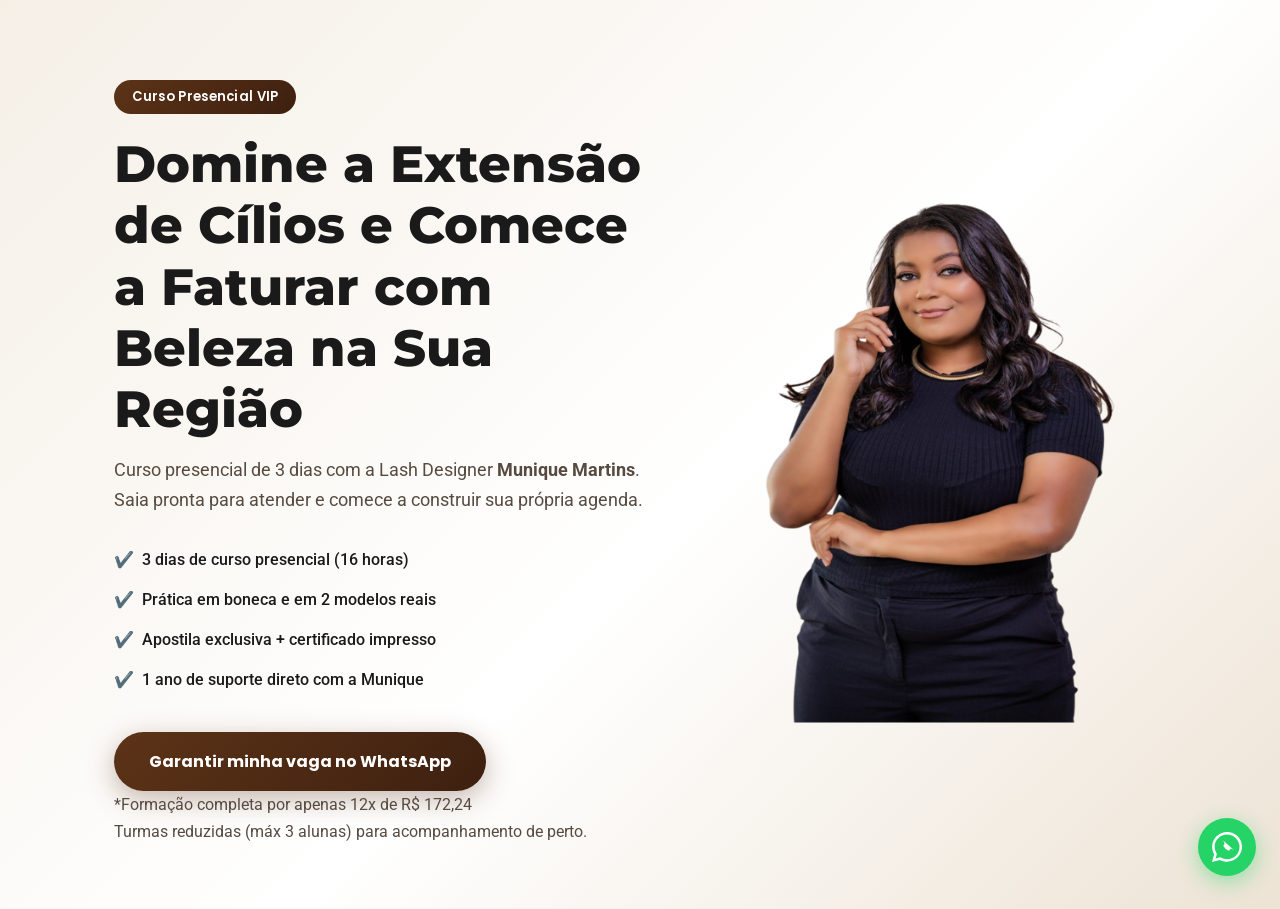
==== commit dd484ba2: "Update index.html" ====
--- a/index.html
+++ b/index.html
@@ -1,364 +1,88 @@
 <!DOCTYPE html>
 <html lang="pt-BR">
 <head>
-<meta charset="UTF-8">
-<meta name="viewport" content="width=device-width, initial-scale=1.0">
-<meta name="description" content="Curso presencial de extensão de cílios com Munique Martins em Criciúma/SC. Aprenda do zero em 3 dias e comece a faturar com beleza.">
-<title>Curso de Extensão de Cílios | Munique Martins – Criciúma/SC</title>
+    <meta charset="UTF-8">
+    <meta name="viewport" content="width=device-width, initial-scale=1.0">
+    <meta name="description" content="Curso presencial de extensão de cílios com Munique Martins em Criciúma/SC. Aprenda do zero em 3 dias e comece a faturar com beleza.">
+    <title>Curso de Extensão de Cílios | Munique Martins - Criciúma/SC</title>
 
-<!-- GA4 — async, não bloqueia render -->
-<script async src="https://www.googletagmanager.com/gtag/js?id=G-8X27C1YMJF"></script>
-<script>
-  window.dataLayer = window.dataLayer || [];
-  function gtag(){dataLayer.push(arguments);}
-  gtag('js', new Date());
-  gtag('config', 'G-8X27C1YMJF');
-</script>
+    <!-- Preload LCP Image -->
+    <link rel="preload" as="image" href="munique_hero.png">
 
-<link rel="stylesheet" href="style.css?v=6">
+    <!-- GA4 - async, não bloqueia render -->
+    <script async src="https://www.googletagmanager.com/gtag/js?id=G-8X27C1YMJF"></script>
+    <script>
+      window.dataLayer = window.dataLayer || [];
+      function gtag(){dataLayer.push(arguments);}
+      gtag('js', new Date());
+      gtag('config', 'G-8X27C1YMJF');
+    </script>
 
-<link rel="preconnect" href="https://fonts.googleapis.com">
-<link rel="preconnect" href="https://fonts.gstatic.com" crossorigin>
-<link rel="stylesheet" href="https://fonts.googleapis.com/css2?family=Montserrat:wght@700;800;900&family=Roboto:wght@400;500&family=Poppins:wght@600;700&display=swap">
+    <link rel="stylesheet" href="style.css?v=7">
+
+    <link rel="preconnect" href="https://fonts.googleapis.com">
+    <link rel="preconnect" href="https://fonts.gstatic.com" crossorigin>
+    <link rel="stylesheet" href="https://fonts.googleapis.com/css2?family=Montserrat:wght@700;800;900&family=Roboto:wght@400;500&family=Poppins:wght@600;700&display=swap" media="print" onload="this.media='all'">
+    <noscript><link rel="stylesheet" href="https://fonts.googleapis.com/css2?family=Montserrat:wght@700;800;900&family=Roboto:wght@400;500&family=Poppins:wght@600;700&display=swap"></noscript>
 
 </head>
 <body>
 
-<!-- FIX 5: <main> adicionado — ausência causava falha de acessibilidade -->
-<main>
+    <!-- FIX 5: <main> adicionado - ausência causava falha de acessibilidade -->
+    <main>
 
-<a href="https://wa.me/554896632517?text=Oi%2C%20Munique%21%20Estou%20no%20seu%20site%20e%20quero%20tirar%20uma%20d%C3%BAvida%20sobre%20o%20curso%20de%20c%C3%ADlios%20presencial." class="float-wa" target="_blank" rel="noopener" aria-label="Falar no WhatsApp" onclick="fbq('track', 'Contact');">
-  <svg viewBox="0 0 24 24" fill="currentColor" xmlns="http://www.w3.org/2000/svg">
-    <path d="M20.52 3.449C18.24 1.245 15.24 0 12.045 0 5.463 0 .104 5.334.101 11.893c0 2.096.549 4.14 1.595 5.945L0 24l6.335-1.652c1.746.943 3.71 1.444 5.71 1.447h.006c6.585 0 11.946-5.336 11.949-11.896.002-3.176-1.24-6.165-3.479-8.45zM12.045 21.785h-.005c-1.775 0-3.514-.477-5.03-1.378l-.361-.214-3.741.977 1.001-3.626-.235-.374A9.86 9.86 0 0 1 2.1 11.894c.003-5.45 4.458-9.887 9.949-9.887 2.655.002 5.15 1.033 7.027 2.912a9.847 9.847 0 0 1 2.91 7.003c-.002 5.452-4.456 9.863-9.941 9.863zm5.455-7.392c-.3-.149-1.764-.866-2.037-.964-.273-.099-.472-.149-.671.148-.198.298-.767.963-.941 1.163-.173.198-.347.222-.646.074-.299-.149-1.262-.463-2.403-1.477-.888-.789-1.488-1.763-1.662-2.06-.173-.298-.019-.459.13-.607.133-.133.298-.347.447-.521.149-.173.198-.297.298-.496.099-.198.05-.371-.025-.52-.074-.149-.671-1.609-.919-2.203-.242-.579-.488-.5-.671-.51l-.571-.01c-.198 0-.521.074-.794.372-.272.297-1.041 1.017-1.041 2.479s1.065 2.876 1.213 3.074c.149.198 2.095 3.2 5.076 4.488.709.306 1.263.489 1.694.626.712.226 1.36.194 1.872.118.57-.085 1.758-.719 2.006-1.413.247-.694.247-1.289.173-1.413-.074-.124-.272-.198-.57-.347z"/>
-  </svg>
-</a>
+    <a href="https://wa.me/554896632517?text=Oi%2C%20Munique%21%20Estou%20no%20seu%20site%20e%20quero%20tirar%20uma%20d%C3%BAvida%20sobre%20o%20curso%20de%20c%C3%ADlios%20presencial." class="float-wa" target="_blank" rel="noopener" aria-label="Falar no WhatsApp" onclick="fbq('track', 'Contact');">
+        <svg viewBox="0 0 24 24" fill="currentColor" xmlns="http://www.w3.org/2000/svg">
+            <path d="M20.52 3.449C18.24 1.245 15.24 0 12.045 0 5.463 0 .104 5.334.101 11.893c0 2.096.549 4.14 1.595 5.945L0 24l6.335-1.652c1.746.943 3.71 1.444 5.71 1.447h.006c6.585 0 11.946-5.336 11.949-11.896.002-3.176-1.24-6.165-3.479-8.45zM12.045 21.785h-.005c-1.775 0-3.514-.477-5.03-1.378l-.361-.214-3.741.977 1.001-3.626-.235-.374A9.86 9.86 0 0 1 2.1 11.894c.003-5.45 4.458-9.887 9.949-9.887 2.655.002 5.15 1.033 7.027 2.912a9.847 9.847 0 0 1 2.91 7.003c-.002 5.452-4.456 9.863-9.941 9.863zm5.455-7.392c-.3-.149-1.764-.866-2.037-.964-.273-.099-.472-.149-.671.148-.198.298-.767.963-.941 1.163-.173.198-.347.222-.646.074-.299-.149-1.262-.463-2.403-1.477-.888-.789-1.488-1.763-1.662-2.06-.173-.298-.019-.459.13-.607.133-.133.298-.347.447-.521.149-.173.198-.297.298-.496.099-.198.05-.371-.025-.52-.074-.149-.671-1.609-.919-2.203-.242-.579-.488-.5-.671-.511-.511-.571-.01c-.198 0-.521.074-.794.372-.272.297-1.041 1.017-1.041 2.479s1.065 2.876 1.213 3.074c.149.198 2.095 3.2 5.076 4.488.709.306 1.263.489 1.694.626.712.226 1.36.194 1.872.118.57-.085 1.758-.719 2.006-1.413.247-.694 1.289-1.173 1.413-.074-.124-.272-.198-.57-.347z"/>
+        </svg>
+    </a>
 
-<section id="hero">
-  <div class="container hero-inner">
-    <div class="hero-text">
-      <span class="badge">Curso Presencial VIP</span>
-      <h1>Domine a Extensão de Cílios e Comece a Faturar com Beleza na Sua Região</h1>
-      <p class="sub">Curso presencial de 3 dias com a Lash Designer <strong>Munique Martins</strong>. Saia pronta para atender e comece a construir sua própria agenda.</p>
-      <ul class="hero-bullets">
-        <li><span>✔️</span> 3 dias de curso presencial (16 horas)</li>
-        <li><span>✔️</span> Prática em boneca e em 2 modelos reais</li>
-        <li><span>✔️</span> Apostila exclusiva + certificado impresso</li>
-        <li><span>✔️</span> 1 ano de suporte direto com a Munique</li>
-      </ul>
+    <section id="hero">
+        <div class="container hero-inner">
+            <div class="hero-text">
+                <span class="badge">Curso Presencial VIP</span>
+                <h1>Domine a Extensão de Cílios e Comece a Faturar com Beleza na Sua Região</h1>
+                <p class="sub">Curso presencial de 3 dias com a Lash Designer <strong>Munique Martins</strong>. Saia pronta para atender e comece a construir sua própria agenda.</p>
+                <ul class="hero-bullets">
+                    <li><span>✔️</span> 3 dias de curso presencial (16 horas)</li>
+                    <li><span>✔️</span> Prática em boneca e em 2 modelos reais</li>
+                    <li><span>✔️</span> Apostila exclusiva + certificado impresso</li>
+                    <li><span>✔️</span> 1 ano de suporte direto com a Munique</li>
+                </ul>
 
-      <!-- FIX 6: removida referência a "março" — data atualizada para consulta dinâmica -->
-      <a href="https://wa.me/554896632517?text=Oi%2C%20Munique%21%20Vi%20que%20o%20curso%20fica%2012x%20de%20R%24%20172%2C24%20e%20quero%20saber%20qual%20%C3%A9%20a%20pr%C3%B3xima%20turma%20dispon%C3%ADvel." class="btn-primary" target="_blank" onclick="fbq('track', 'Contact');">
-        Garantir minha vaga no WhatsApp
-      </a>
+                <!-- FIX 6: removida referência a "março" - data atualizada para consulta dinâmica -->
+                <a href="https://wa.me/554896632517?text=Oi%2C%20Munique%21%20Vi%20que%20o%20curso%20fica%2012x%20de%20R%24%20172%2C24%20e%20quero%20saber%20qual%20%C3%A9%20a%20pr%C3%B3xima%20turma%20dispon%C3%ADvel." class="btn-primary" target="_blank" onclick="fbq('track', 'Contact');">
+                    Garantir minha vaga no WhatsApp
+                </a>
+                <p class="price-hint">*Formação completa por apenas 12x de R$ 172,24</p>
+                <p class="vip-note">Turmas reduzidas (máx 3 alunas) para acompanhamento de perto.</p>
+            </div>
+            <div class="hero-image">
+                <img src="munique_hero.png" alt="Lash Designer Munique Martins" width="500" height="600">
+            </div>
+        </div>
+    </section>
 
-      <p style="font-size: 0.85em; margin-top: 12px; margin-bottom: 4px; color: #555; font-weight: 600;">
-        *Formação completa por apenas 12x de R$ 172,24
-      </p>
-      <p class="hero-note">Turmas reduzidas (máx 3 alunas) para acompanhamento de perto.</p>
-    </div>
-    <div class="hero-img">
-      <!-- FIX 3: hero image — fetchpriority=high pois é o LCP, sem lazy loading -->
-      <img src="munique_hero.png"
-           alt="Lash Designer Munique Martins"
-           width="600" height="700"
-           fetchpriority="high"
-           decoding="async"
-           style="width: 100%; object-fit: cover; object-position: bottom; filter: drop-shadow(0px 10px 15px rgba(0,0,0,0.1));">
-    </div>
-  </div>
-</section>
+    <!-- O resto do HTML permanece igual, mas com lazy loading nas imagens -->
+    <!-- ... -->
 
-<section id="para-quem">
-  <div class="container">
-    <h2>Esse curso é para você que…</h2>
-    <div class="cards-grid">
-      <div class="card-pq animate">
-        <span style="font-size: 1.5em;">✨</span>
-        <p>Quer começar do zero na área da beleza e construir uma nova fonte de renda extra.</p>
-      </div>
-      <div class="card-pq animate">
-        <span style="font-size: 1.5em;">✦</span>
-        <p>Já trabalha com beleza e quer oferecer extensão de cílios para aumentar seu faturamento.</p>
-      </div>
-      <div class="card-pq animate">
-        <span style="font-size: 1.5em;">⏳</span>
-        <p>Está cansada de depender de emprego CLT e quer mais liberdade e controle sobre sua agenda.</p>
-      </div>
-      <div class="card-pq animate">
-        <span style="font-size: 1.5em;">🎯</span>
-        <p>Tem medo de fazer um curso superficial e sair sem segurança para atender clientes de verdade.</p>
-      </div>
-    </div>
-  </div>
-</section>
+    </main>
 
-<section id="conteudo" class="bg-bege">
-  <div class="container">
-    <h2>O que você vai aprender em 3 dias</h2>
-    <p class="section-sub">Conteúdo pensado para te tirar do zero e te deixar pronta para atender com segurança.</p>
-    <div class="modulos-grid">
-      <div class="modulo-card animate"><span>1</span><p>Fundamentos da extensão de cílios</p></div>
-      <div class="modulo-card animate"><span>2</span><p>Como escolher o tipo de cílios certo para cada olho</p></div>
-      <div class="modulo-card animate"><span>3</span><p>Química do adesivo e retenção</p></div>
-      <div class="modulo-card animate"><span>4</span><p>Alergias x Irritações: Como identificar e agir</p></div>
-      <div class="modulo-card animate"><span>5</span><p>Isolamento perfeito dos fios naturais</p></div>
-      <div class="modulo-card animate"><span>6</span><p>Preparação da cliente e higiene correta</p></div>
-      <div class="modulo-card animate"><span>7</span><p>Técnica em modelos reais (2 modelos)</p></div>
-      <div class="modulo-card animate"><span>8</span><p>Mapeamento e estilos de cílios</p></div>
-      <div class="modulo-card animate"><span>9</span><p>Cuidados pós-procedimento e manutenção</p></div>
-      <div class="modulo-card animate"><span>10</span><p>Fotografia básica para portfólio</p></div>
-      <div class="modulo-card animate"><span>11</span><p>Atendimento e biossegurança</p></div>
-      <div class="modulo-card animate"><span>12</span><p>Precificação e fidelização de clientes</p></div>
-    </div>
-  </div>
-</section>
-
-<section id="diferenciais">
-  <div class="container">
-    <h2>Por que aprender com a Munique Martins?</h2>
-    <p class="section-sub">Munique começou do zero e, em poucos anos, construiu uma agenda sólida. Hoje, compartilha tudo que deu certo para acelerar o caminho de novas profissionais.</p>
-    <div class="dif-grid">
-      <div class="dif-item animate">
-        <h3 style="margin-top: 0;">Ensino passo a passo</h3>
-        <p>Focado em quem está começando, sem pular etapas importantes.</p>
-      </div>
-      <div class="dif-item animate">
-        <h3 style="margin-top: 0;">Turmas VIP</h3>
-        <p>Até 3 alunas por turma para garantir acompanhamento totalmente focado.</p>
-      </div>
-      <div class="dif-item animate">
-        <h3 style="margin-top: 0;">Feedback ao vivo</h3>
-        <p>Correção em tempo real durante a prática com os modelos reais.</p>
-      </div>
-      <div class="dif-item animate">
-        <h3 style="margin-top: 0;">1 ano de suporte</h3>
-        <p>Suporte direto com a Munique para tirar dúvidas depois do curso.</p>
-      </div>
-    </div>
-  </div>
-</section>
-
-<section id="incluso" class="bg-pink-pale">
-  <div class="container">
-    <h2>Estrutura completa para o seu aprendizado</h2>
-    <div class="incluso-list">
-      <div class="incluso-item animate">✅ 3 dias de curso presencial (16 horas de puro conteúdo)</div>
-      <div class="incluso-item animate">✅ Apostila impressa com embasamento teórico completo</div>
-      <div class="incluso-item animate">✅ Prática supervisionada em 2 modelos reais</div>
-      <div class="incluso-item animate">✅ Prova teórica para avaliar seus conhecimentos (nota mínima 7)</div>
-      <div class="incluso-item animate">✅ Certificado de conclusão impresso</div>
-      <div class="incluso-item animate">✅ Coffee break completo durante os dias de curso</div>
-      <div class="incluso-item animate">✅ 1 ano de suporte direto com a Munique pelo WhatsApp</div>
-    </div>
-  </div>
-</section>
-
-<section id="bonus">
-  <div class="container">
-    <h2>🎁 Bônus Exclusivos para esta Turma</h2>
-    <p class="section-sub">Além de todo o conteúdo do curso, você ganha acesso a ferramentas para acelerar seu início na profissão.</p>
-    <div class="cards-grid">
-      <div class="card-pq animate">
-        <span>🏷️</span>
-        <h3 style="margin-bottom: 10px; font-size: 1.1em;">Cupons VIP de Desconto</h3>
-        <p>Economize na montagem do seu primeiro kit! Ganhe <strong>5% de desconto</strong> na Master Cosméticos (a marca nº 1 do mercado) e um <strong>voucher físico exclusivo</strong> com descontos especiais para compras na loja parceira local Azaleia.</p>
-      </div>
-      <div class="card-pq animate">
-        <span>📋</span>
-        <h3 style="margin-bottom: 10px; font-size: 1.1em;">Guia de Materiais em PDF</h3>
-        <p>Uma lista completa e detalhada com todos os itens e materiais necessários para você seguir carreira, sem gastar dinheiro à toa.</p>
-      </div>
-    </div>
-  </div>
-</section>
-
-<section id="depoimentos">
-  <div class="container">
-    <h2>Resultados que você pode conquistar</h2>
-    <p class="section-sub">A Munique já formou dezenas de alunas que saíram do absoluto zero e hoje constroem sua própria independência financeira na área da beleza.</p>
-    <div class="dep-grid">
-      <div class="dep-card animate" style="text-align: center;">
-        <!-- FIX 4: imagens com width, height, loading=lazy e decoding=async -->
-        <img src="aluna1.png" alt="Foto da aluna Nathalia Silva" width="80" height="80" loading="lazy" decoding="async" style="border-radius: 50%; object-fit: cover; margin-bottom: 15px; background-color: #eee; border: 2px solid #d9534f;">
-        <p>"A Munique é muito paciente e tira todas as dúvidas. Meu primeiro contato com cílios me deu receio, o que é normal, mas com a orientação dela saio daqui 100% preparada para atender com as melhores técnicas!"</p>
-        <cite>— Nathalia Silva</cite>
-      </div>
-      <div class="dep-card animate" style="text-align: center;">
-        <img src="aluna2.png" alt="Foto da aluna Ana Carolina Silva" width="80" height="80" loading="lazy" decoding="async" style="border-radius: 50%; object-fit: cover; margin-bottom: 15px; background-color: #eee; border: 2px solid #d9534f;">
-        <p>"O curso superou todas as minhas expectativas! A prática em modelos reais foi fundamental. A Munique nos corrige nos mínimos detalhes e isso faz toda a diferença na qualidade do trabalho final."</p>
-        <cite>— Ana Carolina Silva</cite>
-      </div>
-      <div class="dep-card animate" style="text-align: center;">
-        <img src="aluna3.png" alt="Foto da aluna Flávia Bombassaro" width="80" height="80" loading="lazy" decoding="async" style="border-radius: 50%; object-fit: cover; margin-bottom: 15px; background-color: #eee; border: 2px solid #d9534f;">
-        <p>"Em pouco tempo de curso eu já tenho cliente fixa! Quem vier aprender com a Munique vai entender de verdade o que é excelência. Estou muito feliz aprendendo essa nova profissão e mudando a minha realidade."</p>
-        <cite>— Flávia Bombassaro</cite>
-      </div>
-    </div>
-  </div>
-</section>
-
-<section id="sobre" class="bg-bege" style="padding: 100px 0;">
-  <div class="container sobre-inner" style="display: flex; gap: 50px; align-items: center; flex-wrap: wrap;">
-    <div class="sobre-img-container" style="flex: 1; min-width: 320px; position: relative;">
-      <img src="munique_author.png" alt="Munique Martins Lash Designer Master" width="500" height="600" loading="lazy" decoding="async" style="width: 100%; border-radius: 15px; box-shadow: 0 15px 35px rgba(0,0,0,0.1); border: 2px solid #fff;">
-      <img src="munique_educator.jpeg" alt="Munique Martins entregando certificado à aluna" width="170" height="170" loading="lazy" decoding="async" style="width: 170px; height: 170px; border-radius: 50%; border: 8px solid #fff; box-shadow: 0 10px 25px rgba(0,0,0,0.2); position: absolute; bottom: -40px; right: -40px; object-fit: cover; background-color: #eee;">
-    </div>
-    <div class="sobre-text" style="flex: 1.2; min-width: 320px;">
-      <span class="badge" style="background: #fff; color: #d9534f; border: 1px solid #ffcccc; padding: 5px 15px; border-radius: 20px; font-weight: bold; font-size: 0.9em;">Sua educadora</span>
-      <h2 style="font-size: 2.5em; margin: 15px 0 20px; line-height: 1.2;">Quem vai te guiar nessa jornada</h2>
-      <p style="color: #555; line-height: 1.7; margin-bottom: 25px; font-size: 1.05em;">Munique Martins é Lash Designer de excelência e <strong>Especialista Master Cosméticos</strong>, a marca número 1 em cílios e sobrancelhas no mercado. Com uma trajetória de sucesso e uma agenda consolidada, ela desenvolveu um método de ensino direto ao ponto para mulheres que desejam dominar a técnica correta, com segurança, e transformar a paixão pela beleza em uma profissão altamente lucrativa.</p>
-      <ul class="sobre-bullets" style="list-style-type: none; padding-left: 0;">
-        <li style="margin-bottom: 15px; font-weight: 500; font-size: 1.1em;"><span style="color: #d9534f; margin-right: 10px;">•</span> Especialista em retenção e saúde dos fios naturais</li>
-        <li style="margin-bottom: 15px; font-weight: 500; font-size: 1.1em;"><span style="color: #d9534f; margin-right: 10px;">•</span> Centenas de clientes atendidas com excelência</li>
-        <li style="font-weight: 500; font-size: 1.1em;"><span style="color: #d9534f; margin-right: 10px;">•</span> Foco absoluto em técnica, biossegurança e atendimento humano</li>
-      </ul>
-    </div>
-  </div>
-</section>
-
-<section id="turmas">
-  <div class="container">
-    <h2>Turmas VIPs e Investimento</h2>
-    <div class="preco-card">
-      <div class="preco-info">
-        <div class="preco-item">
-          <span>📍</span>
-          <div>
-            <strong>Local</strong>
-            <p>R. Cel. Pedro Benedet, 46 - 3º andar, sala 326<br><small>Centro, Criciúma - SC, 88801-250</small></p>
-          </div>
-        </div>
-        <!-- FIX 6: data específica removida — substituída por consulta no WhatsApp -->
-        <div class="preco-item">
-          <span>🗓️</span>
-          <div>
-            <strong>Próxima Turma</strong>
-            <p>A confirmar<br><small>*Consulte no WhatsApp a data mais próxima disponível</small></p>
-          </div>
-        </div>
-        <div class="preco-item">
-          <span>⏰</span>
-          <div>
-            <strong>Duração do Curso</strong>
-            <p>3 dias presenciais<br><small>16 horas de imersão prática</small></p>
-          </div>
-        </div>
-        <div class="preco-item">
-          <span>👥</span>
-          <div>
-            <strong>Vagas Limitadas</strong>
-            <p>Máximo de 3 alunas<br><small>Turma VIP para atenção total</small></p>
-          </div>
-        </div>
-      </div>
-      <div class="preco-valor">
-        <p class="preco-label">De <s style="color: #999; font-weight: normal;">R$ 2.000,00</s> por apenas:</p>
-        <p class="preco-num">R$ 1.600</p>
-        <p class="preco-parcel">à vista ou em até 12x de R$ 172,24<br><small>(com juros da taxa da maquininha)</small></p>
-        <a href="https://wa.me/554896632517?text=Ol%C3%A1%2C%20Munique%21%20Vi%20os%20detalhes%20do%20investimento%20de%20R%24%201.600%20e%20quero%20saber%20a%20pr%C3%B3xima%20data%20dispon%C3%ADvel%20para%20me%20inscrever." class="btn-white" target="_blank" onclick="fbq('track', 'Contact');">💬 Quero garantir minha vaga</a>
-        <p class="urgencia-note" style="margin-top: 15px; font-weight: bold; color: #ffcccc;">⚠️ ATENÇÃO: O valor deve estar 100% quitado até 2 dias antes do curso para organização de materiais e modelos. Não aceitamos pagamento no dia.</p>
-      </div>
-    </div>
-  </div>
-</section>
-
-<section id="garantia" class="bg-pink-pale">
-  <div class="container">
-    <div class="garantia-inner">
-      <div class="garantia-badge">🛡️</div>
-      <div>
-        <h3>Garantia de Aprendizado e Suporte</h3>
-        <p>O seu sucesso é o nosso foco. Você terá acompanhamento lado a lado da Munique durante toda a prática e <strong>1 ano inteiro de suporte direto pelo WhatsApp</strong> para garantir que nenhuma dúvida fique sem resposta quando você começar a atender suas próprias clientes.</p>
-      </div>
-    </div>
-  </div>
-</section>
-
-<section id="faq">
-  <div class="container">
-    <h2>Dúvidas frequentes</h2>
-    <div class="faq-list">
-      <div class="faq-item">
-        <button class="faq-btn">Posso parcelar o valor do curso?</button>
-        <div class="faq-ans"><p>Sim! Você pode parcelar em até 12x no cartão de crédito (com juros da taxa da maquininha).</p></div>
-      </div>
-      <div class="faq-item">
-        <button class="faq-btn">Aceita dinheiro ou pagamento misto?</button>
-        <div class="faq-ans"><p>Sim. Você pode pagar em dinheiro ou fazer um pagamento misto (uma parte em dinheiro/PIX e o restante no cartão).</p></div>
-      </div>
-      <div class="faq-item">
-        <button class="faq-btn">Posso pagar no dia do curso?</button>
-        <div class="faq-ans"><p>Não. O acerto de 100% do valor deve ser feito até 2 dias antes do início do curso para garantirmos a organização dos materiais, coffee break e das modelos.</p></div>
-      </div>
-      <div class="faq-item">
-        <button class="faq-btn">Trabalho em horário comercial, consigo outros horários?</button>
-        <div class="faq-ans"><p>Sim! O nosso cronograma possui horário flexível, que é organizado previamente de acordo com a disponibilidade da agenda da Munique.</p></div>
-      </div>
-      <div class="faq-item">
-        <button class="faq-btn">Quantas alunas tem em cada turma?</button>
-        <div class="faq-ans"><p>Nossas turmas são VIPs, com até 3 alunas no máximo. Isso garante que a Munique consiga dar atenção total a cada detalhe da sua prática.</p></div>
-      </div>
-      <div class="faq-item">
-        <button class="faq-btn">Preciso levar modelo para a prática?</button>
-        <div class="faq-ans"><p>Não precisa se preocupar com isso. Temos um grupo de modelos disponível e 2 modelos reais serão fornecidas pela própria Munique para a sua prática.</p></div>
-      </div>
-      <div class="faq-item">
-        <button class="faq-btn">Onde o curso acontece?</button>
-        <div class="faq-ans"><p>No centro de Criciúma/SC. O endereço completo é R. Cel. Pedro Benedet, 46 - 3º andar, sala 326 (CEP 88801-250).</p></div>
-      </div>
-      <div class="faq-item">
-        <button class="faq-btn">Sou menor de idade, posso fazer o curso?</button>
-        <div class="faq-ans"><p>Sim! O curso é liberado para menores de idade que já queiram começar cedo a construir sua profissão.</p></div>
-      </div>
-      <div class="faq-item">
-        <button class="faq-btn">Eu ganho o material ou você dá o material?</button>
-        <div class="faq-ans"><p>Todo o material utilizado <strong>durante os dias de curso</strong> será disponibilizado integralmente pela Munique. Todo o material para você atender fora depois, é responsabilidade sua. Mas fique tranquila: você receberá uma lista em PDF com todos os itens necessários para seguir carreira e o contato de fornecedores.</p></div>
-      </div>
-    </div>
-  </div>
-</section>
-
-<section id="cta-final" style="padding: 80px 0; text-align: center; background: #fff;">
-  <div class="container">
-    <!-- FIX 6: "Turma de Março" → genérico -->
-    <span class="urgencia-tag" style="display: inline-block; background: #ffcccc; color: #d9534f; padding: 8px 24px; border-radius: 50px; font-weight: bold; font-size: 0.85em; text-transform: uppercase; letter-spacing: 1px; margin-bottom: 25px; box-shadow: 0 4px 10px rgba(0,0,0,0.05);">Vagas Limitadas — Turmas VIP</span>
-    <h2 style="margin-top: 0; font-size: 2.2em; max-width: 800px; margin-left: auto; margin-right: auto; line-height: 1.2; color: #1a1a1a;">Pronta para dar o primeiro passo rumo à sua independência?</h2>
-    <p style="font-size: 1.1em; max-width: 650px; margin: 20px auto 40px; color: #444; line-height: 1.7;">O mercado de extensão de cílios não para de crescer. Não adie mais o sonho de ter uma profissão valorizada e ser dona do seu próprio tempo. A Munique vai pegar na sua mão e te ensinar tudo, do absoluto zero.</p>
-    <a href="https://wa.me/554896632517?text=Oi%2C%20Munique%21%20Li%20toda%20a%20p%C3%A1gina%20e%20quero%20saber%20quando%20%C3%A9%20a%20pr%C3%B3xima%20turma%20do%20curso%20de%20c%C3%ADlios." class="btn-primary btn-large" target="_blank" style="font-size: 1.2rem; padding: 1.2rem 3rem; display: inline-block;" onclick="fbq('track', 'Contact');">
-      Quero Garantir Minha Vaga Agora
-    </a>
-    <p style="margin-top: 25px; font-size: 0.9em; color: #777;">🔒 Compra segura e suporte direto com a equipe da Munique.</p>
-  </div>
-</section>
-
-</main>
-
-<footer id="footer" style="text-align: center; padding: 20px 0; margin-top: 40px;">
-  <div class="container">
-    <p class="footer-note" style="font-size: 0.9em; opacity: 0.7;">© 2026 Munique Martins Lash Designer &middot; Criciúma/SC</p>
-  </div>
-</footer>
-
-<!-- FIX 7: Meta Pixel movido para final do <body> — era síncrono no <head> -->
-<!-- Cada script síncrono no head bloqueia render e infla TBT -->
-<script>
-!function(f,b,e,v,n,t,s)
-{if(f.fbq)return;n=f.fbq=function(){n.callMethod?
-n.callMethod.apply(n,arguments):n.queue.push(arguments)};
-if(!f._fbq)f._fbq=n;n.push=n;n.loaded=!0;n.version='2.0';
-n.queue=[];t=b.createElement(e);t.async=!0;
-t.src=v;s=b.getElementsByTagName(e)[0];
-s.parentNode.insertBefore(t,s)}(window, document,'script',
-'https://connect.facebook.net/en_US/fbevents.js');
-fbq('init', '1853916475270462');
-fbq('track', 'PageView');
-</script>
-<noscript><img height="1" width="1" style="display:none"
-src="https://www.facebook.com/tr?id=1853916475270462&ev=PageView&noscript=1"
-/></noscript>
-
-<!-- FIX 8: script.js com defer — garante que não bloqueia render e executa após HTML parseado -->
-<script src="script.js" defer></script>
-
+    <!-- Facebook Pixel - Defer -->
+    <script>
+      document.addEventListener('DOMContentLoaded', function() {
+        !function(f,b,e,v,n,t,s)
+        {if(f.fbq)return;n=f.fbq=function(){n.callMethod?
+        n.callMethod.apply(n,arguments):n.queue.push(arguments)};
+        if(!f._fbq)f._fbq=n;n.push=n;n.loaded=!0;n.version='2.0';
+        n.queue=[];t=b.createElement(e);t.async=!0;
+        t.src=v;s=b.getElementsByTagName(e)[0];
+        s.parentNode.insertBefore(t,s)}(window, document,'script',
+        'https://connect.facebook.net/en_US/fbevents.js');
+        fbq('init', '1853916475270462');
+        fbq('track', 'PageView');
+      });
+    </script>
+    <script src="script.js?v=7"></script>
 </body>
 </html>
--- a/style.css
+++ b/style.css
@@ -267,3 +267,167 @@
 /* FAQ */
 .faq-list { display: flex; flex-direction: column; gap: 1rem; max-width: 800px; margin: 2.5rem auto 0; }
 .faq-item { background: var(--white); border-radius: var
+(--radius-sm); box-shadow: var(--shadow-soft); overflow: hidden; }
+.faq-btn {
+  width: 100%; text-align: left; padding: 1.2rem 1.5rem;
+  font-family: 'Poppins', sans-serif; font-size: 1rem; font-weight: 600;
+  background: transparent; border: none; color: var(--black);
+  cursor: pointer; display: flex; justify-content: space-between; align-items: center;
+}
+.faq-btn svg { transition: transform 0.3s ease; flex-shrink: 0; }
+.faq-btn.open svg { transform: rotate(180deg); }
+.faq-ans { padding: 0 1.5rem; max-height: 0; overflow: hidden; transition: max-height 0.35s ease; }
+.faq-ans.show { max-height: 600px; }
+.faq-ans p { padding-bottom: 1.2rem; font-size: 0.95rem; }
+
+/* ANIMAÇÕES DE ENTRADA (Intersection Observer) */
+.animate {
+  opacity: 0;
+  transform: translateY(24px);
+  transition: opacity 0.5s ease, transform 0.5s ease;
+}
+.animate.visible {
+  opacity: 1;
+  transform: translateY(0);
+}
+
+/* CTA FINAL */
+#cta {
+  background: linear-gradient(135deg, var(--choco) 0%, var(--choco-hover) 100%);
+  padding: 5rem 0;
+  text-align: center;
+}
+#cta h2 { color: white; margin-bottom: 1rem; }
+#cta p { color: rgba(255,255,255,0.88); max-width: 560px; margin: 0 auto 2rem; font-size: 1.05rem; }
+#cta .hero-note { color: rgba(255,255,255,0.7); margin-top: 1rem; }
+
+/* FOOTER */
+footer {
+  background: var(--black);
+  color: rgba(255,255,255,0.5);
+  text-align: center;
+  padding: 1.8rem 1rem;
+  font-size: 0.85rem;
+}
+
+/* =========================================
+   AJUSTES EXCLUSIVOS PARA CELULAR (MOBILE)
+   ========================================= */
+@media (max-width: 768px) {
+
+  /* 1. AJUSTE DO TOPO (HERO) */
+  #hero .hero-inner {
+    display: flex !important;
+    flex-direction: column !important;
+    align-items: center !important;
+    text-align: center !important;
+  }
+  #hero .hero-text {
+    width: 100% !important;
+    padding-right: 0 !important;
+    display: flex !important;
+    flex-direction: column !important;
+    align-items: center !important;
+  }
+  #hero h1, #hero .sub, #hero .hero-note {
+    text-align: center !important;
+  }
+  #hero .badge {
+    margin-left: auto !important;
+    margin-right: auto !important;
+  }
+  #hero .hero-bullets {
+    margin: 20px auto !important;
+    width: fit-content !important;
+    display: flex !important;
+    flex-direction: column !important;
+    align-items: flex-start !important;
+  }
+  #hero .hero-img {
+    margin-top: 10px !important;
+    width: 100% !important;
+    display: flex !important;
+    justify-content: center !important;
+  }
+  #hero .hero-img img {
+    max-width: 350px !important;
+    margin: 0 auto !important;
+  }
+
+  /* 2. AJUSTE DA SEÇÃO DE PREÇO E TURMAS */
+  .preco-card {
+    display: flex !important;
+    flex-direction: column !important;
+    width: 100% !important;
+  }
+  .preco-info {
+    border-right: none !important;
+    border-bottom: 2px dashed #ddd !important;
+    padding: 2rem 1.5rem !important;
+  }
+  .preco-valor {
+    padding: 2.5rem 1.5rem !important;
+    width: 100% !important;
+    box-sizing: border-box !important;
+    display: flex !important;
+    flex-direction: column !important;
+    align-items: center !important;
+    justify-content: center !important;
+    text-align: center !important;
+  }
+
+  /* 3. AJUSTE DA GARANTIA */
+  .garantia-inner {
+    display: flex !important;
+    flex-direction: column !important;
+    align-items: center !important;
+    text-align: center !important;
+    padding: 2rem 1.5rem;
+  }
+  .garantia-badge {
+    margin-right: 0;
+    margin-bottom: 15px;
+  }
+
+  /* 4. AJUSTE SOBRE (Educadora) */
+  .sobre-inner {
+    display: flex;
+    flex-direction: column;
+    text-align: center;
+  }
+  .sobre-text h2 {
+    text-align: center;
+  }
+  .sobre-bullets {
+    display: inline-block;
+    text-align: left;
+  }
+  .sobre-img-container {
+    margin-bottom: 40px;
+    width: 100%;
+  }
+  .sobre-img-container img {
+    object-position: center 25%;
+  }
+
+  /* 5. FAQ SEMPRE ABERTO NO MOBILE */
+  .faq-ans {
+    max-height: 1000px;
+    padding-top: 0.5rem;
+  }
+  .faq-btn {
+    color: var(--choco);
+    padding-bottom: 0.5rem;
+  }
+
+  /* 6. SEÇÕES MAIS COMPACTAS NO MOBILE */
+  section { padding: 3rem 0; }
+  .cards-grid { grid-template-columns: 1fr; }
+  .modulos-grid { grid-template-columns: repeat(2, 1fr); }
+  .dif-grid { grid-template-columns: 1fr; }
+  .dep-grid { grid-template-columns: 1fr; }
+  .incluso-list { grid-template-columns: 1fr; }
+  
+  /* 7. BOTÃO MAIOR NO MOBILE */
+  .btn-primary { width: 100%; text-align: center; }
+}
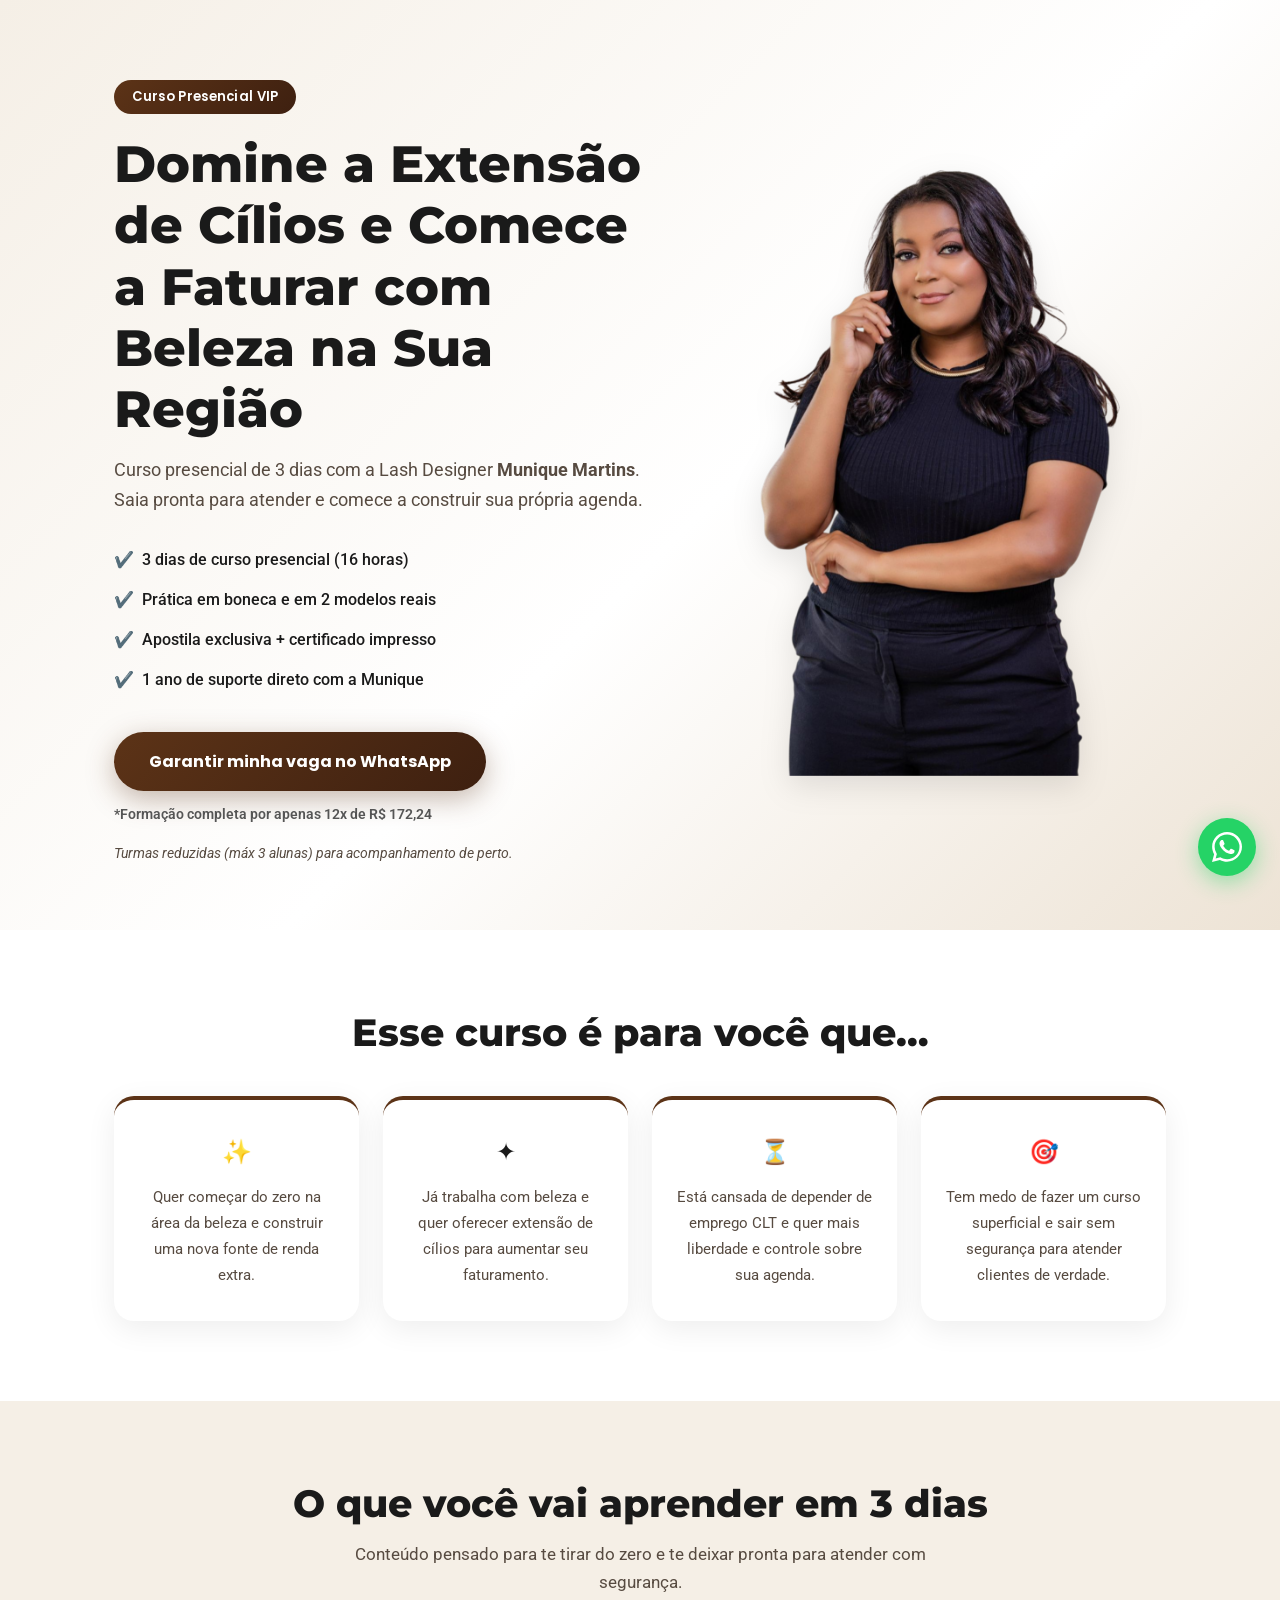
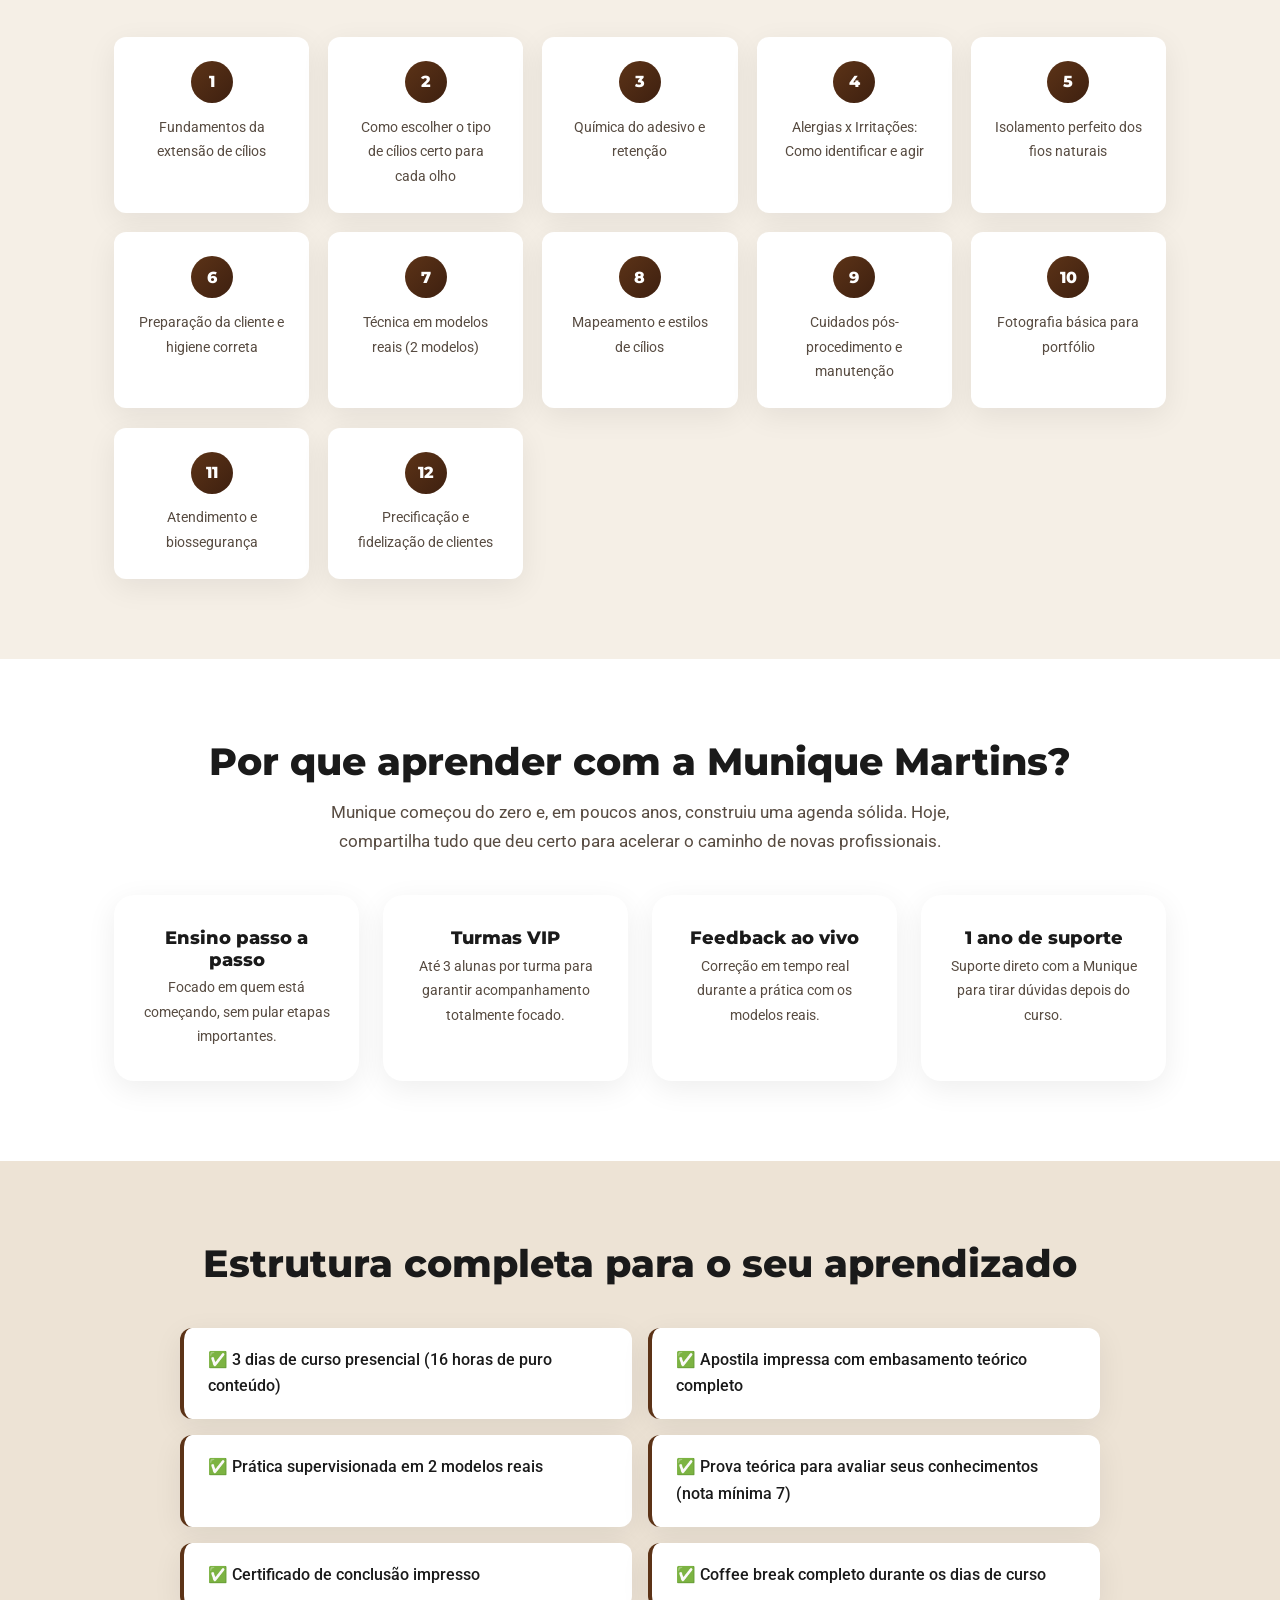
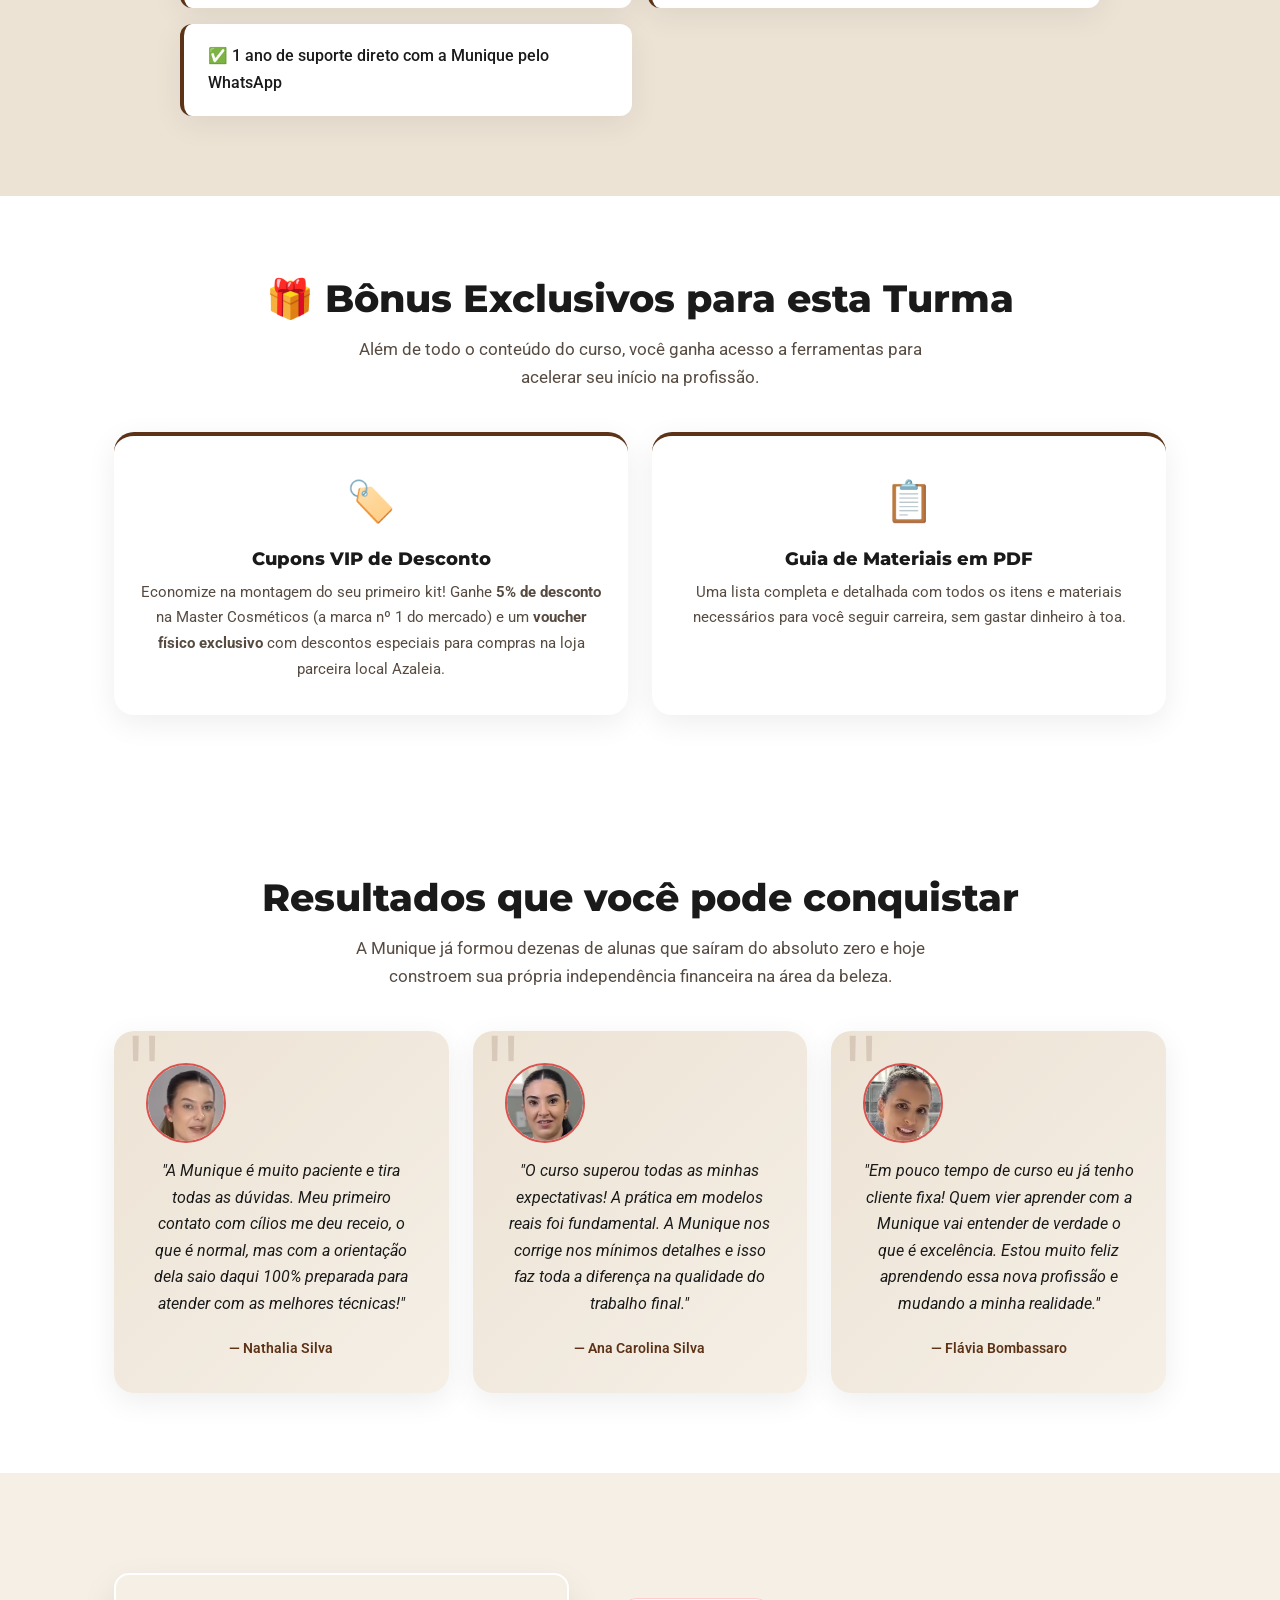
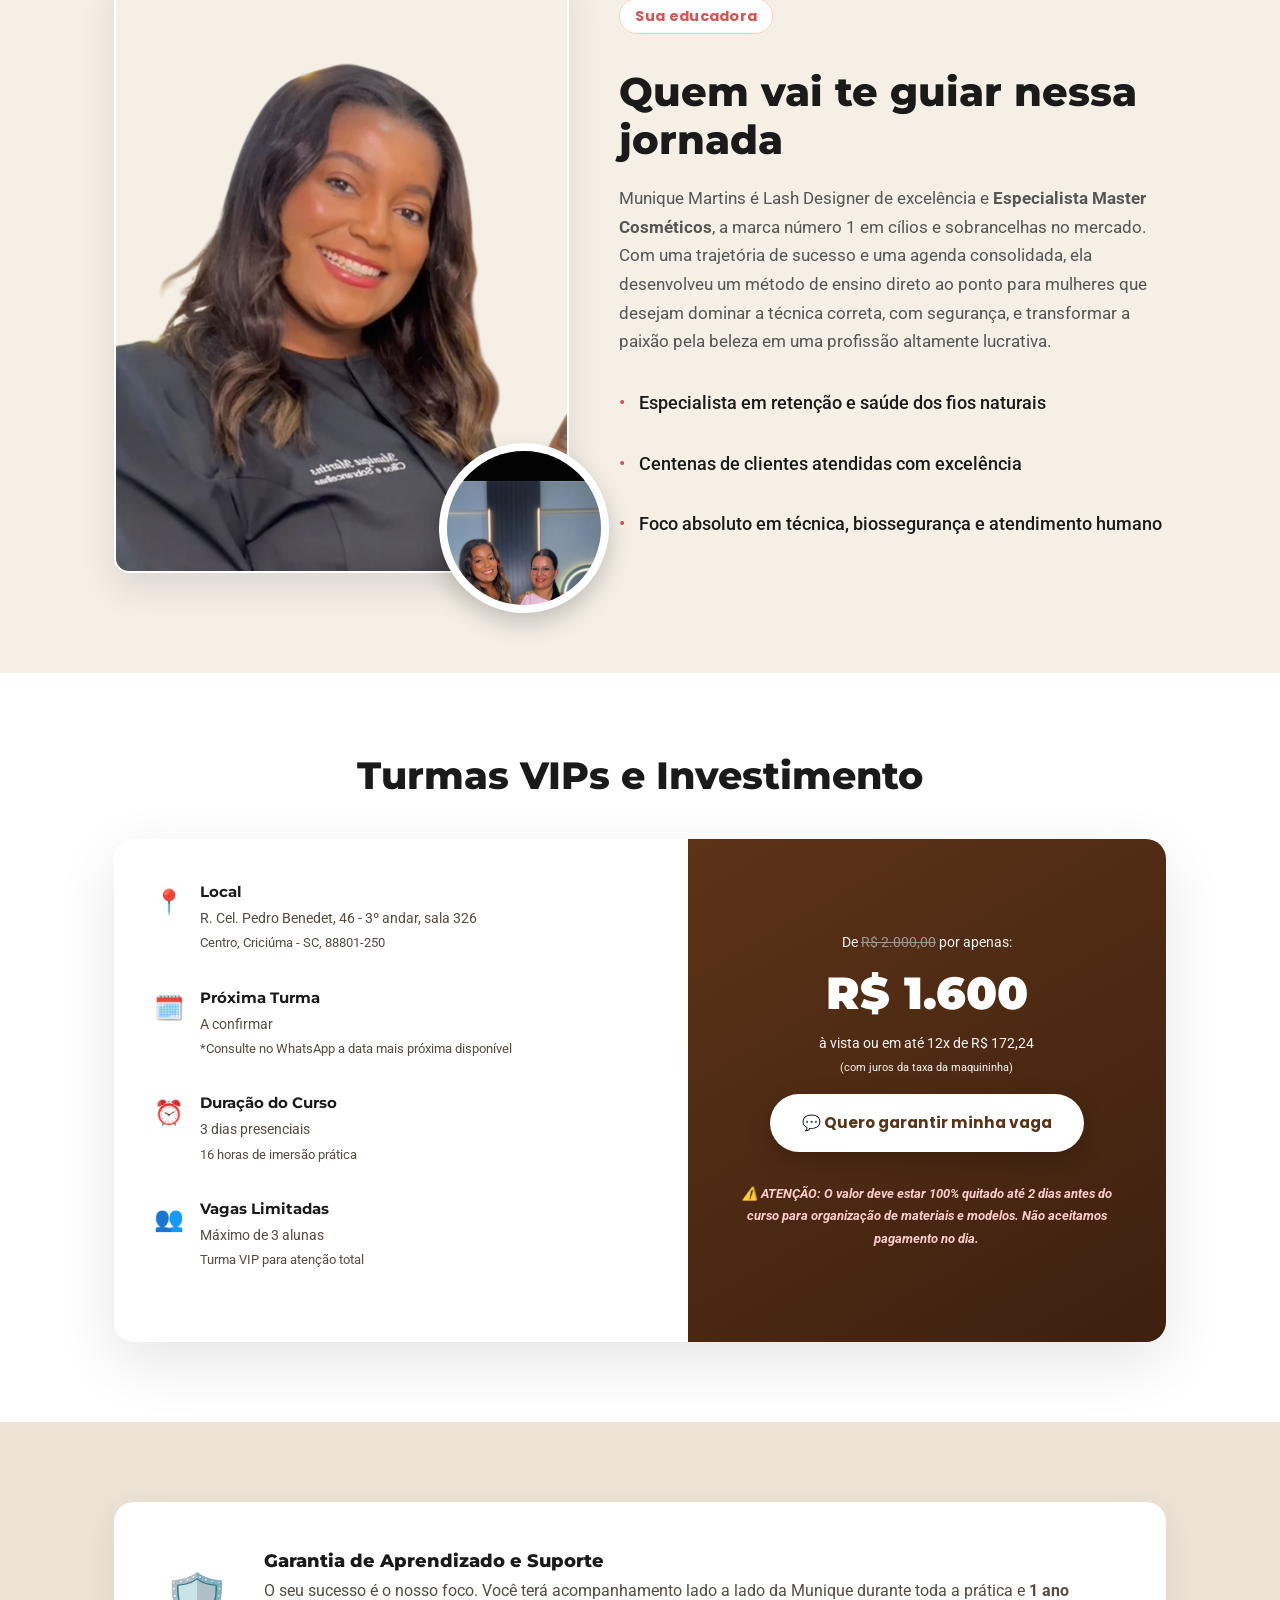
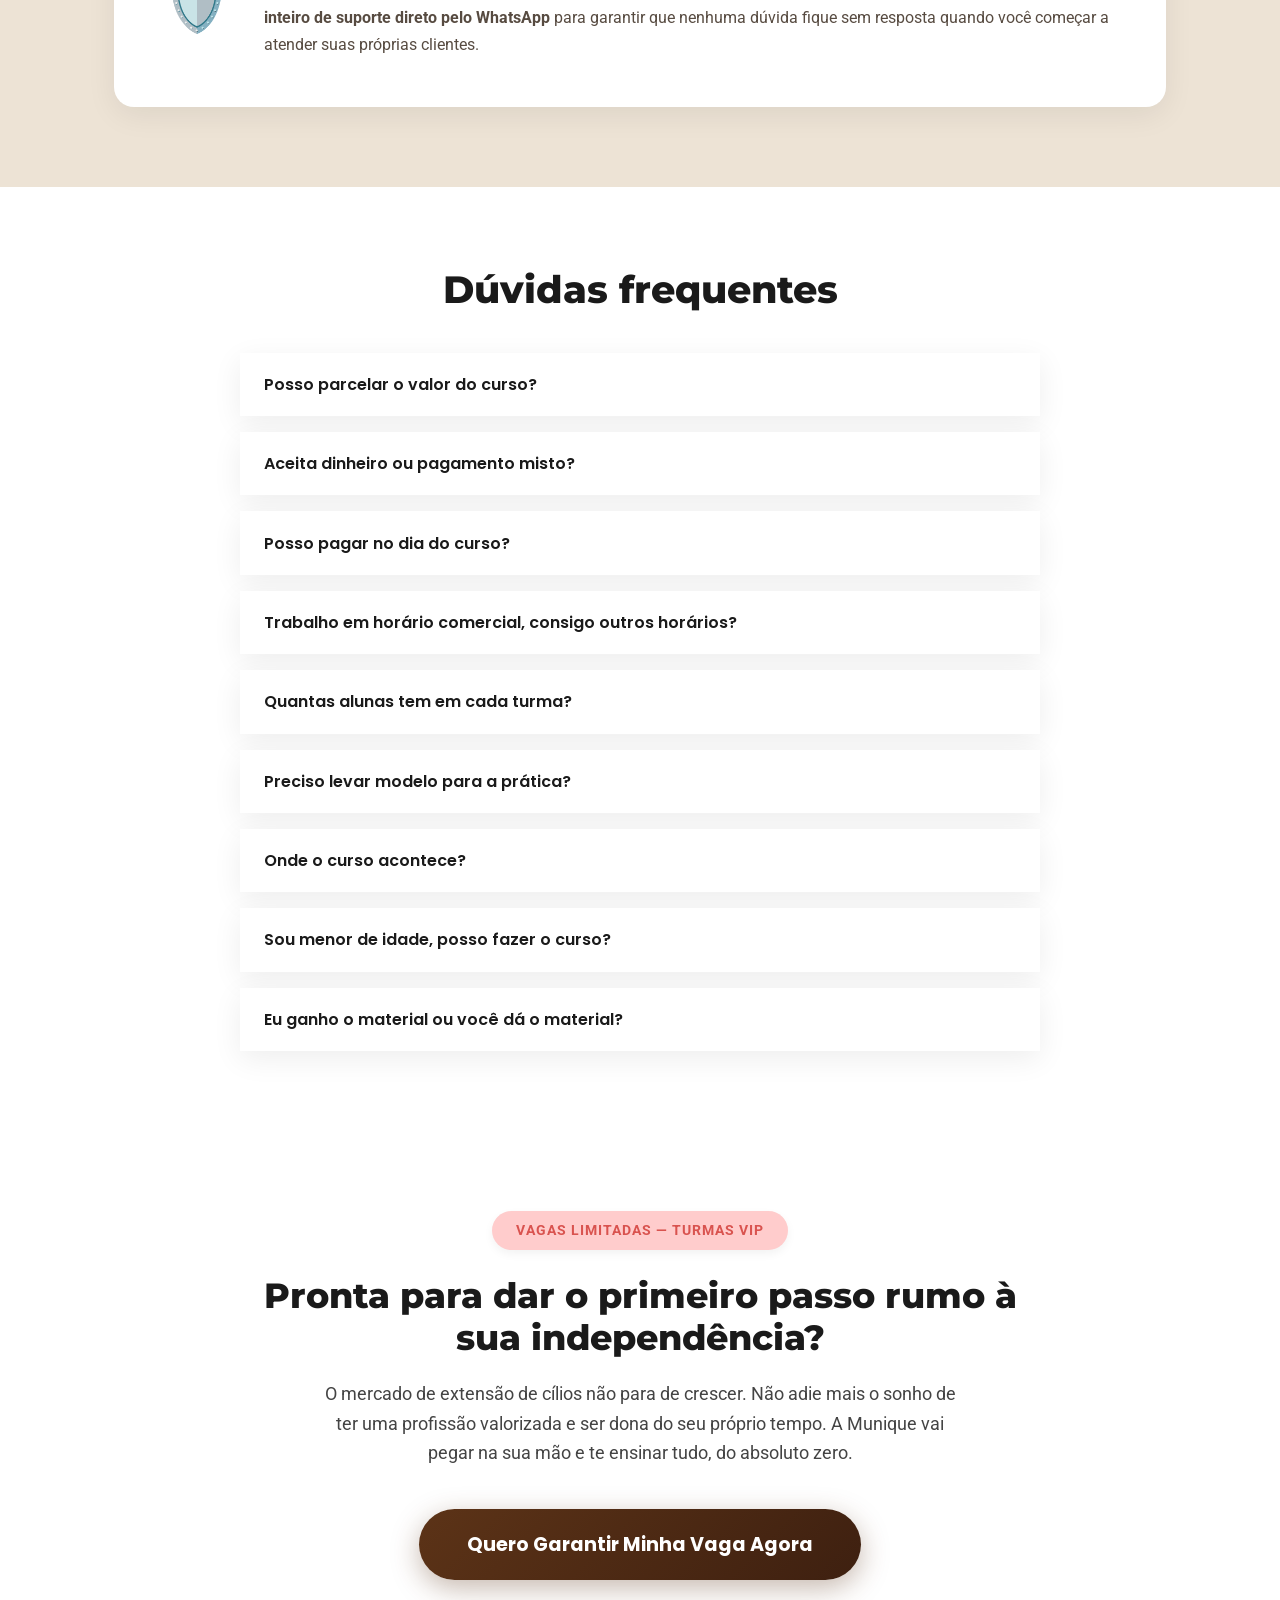
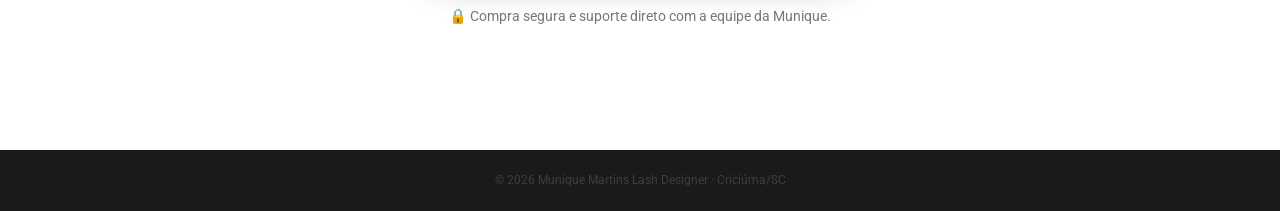
==== commit afe774b4: "index.html" ====
--- a/index.html
+++ b/index.html
@@ -1,88 +1,364 @@
 <!DOCTYPE html>
 <html lang="pt-BR">
 <head>
-    <meta charset="UTF-8">
-    <meta name="viewport" content="width=device-width, initial-scale=1.0">
-    <meta name="description" content="Curso presencial de extensão de cílios com Munique Martins em Criciúma/SC. Aprenda do zero em 3 dias e comece a faturar com beleza.">
-    <title>Curso de Extensão de Cílios | Munique Martins - Criciúma/SC</title>
-
-    <!-- Preload LCP Image -->
-    <link rel="preload" as="image" href="munique_hero.png">
-
-    <!-- GA4 - async, não bloqueia render -->
-    <script async src="https://www.googletagmanager.com/gtag/js?id=G-8X27C1YMJF"></script>
-    <script>
-      window.dataLayer = window.dataLayer || [];
-      function gtag(){dataLayer.push(arguments);}
-      gtag('js', new Date());
-      gtag('config', 'G-8X27C1YMJF');
-    </script>
-
-    <link rel="stylesheet" href="style.css?v=7">
-
-    <link rel="preconnect" href="https://fonts.googleapis.com">
-    <link rel="preconnect" href="https://fonts.gstatic.com" crossorigin>
-    <link rel="stylesheet" href="https://fonts.googleapis.com/css2?family=Montserrat:wght@700;800;900&family=Roboto:wght@400;500&family=Poppins:wght@600;700&display=swap" media="print" onload="this.media='all'">
-    <noscript><link rel="stylesheet" href="https://fonts.googleapis.com/css2?family=Montserrat:wght@700;800;900&family=Roboto:wght@400;500&family=Poppins:wght@600;700&display=swap"></noscript>
+<meta charset="UTF-8">
+<meta name="viewport" content="width=device-width, initial-scale=1.0">
+<meta name="description" content="Curso presencial de extensão de cílios com Munique Martins em Criciúma/SC. Aprenda do zero em 3 dias e comece a faturar com beleza.">
+<title>Curso de Extensão de Cílios | Munique Martins – Criciúma/SC</title>
+
+<!-- GA4 — async, não bloqueia render -->
+<script async src="https://www.googletagmanager.com/gtag/js?id=G-8X27C1YMJF"></script>
+<script>
+  window.dataLayer = window.dataLayer || [];
+  function gtag(){dataLayer.push(arguments);}
+  gtag('js', new Date());
+  gtag('config', 'G-8X27C1YMJF');
+</script>
+
+<link rel="stylesheet" href="style.css?v=6">
+
+<link rel="preconnect" href="https://fonts.googleapis.com">
+<link rel="preconnect" href="https://fonts.gstatic.com" crossorigin>
+<link rel="stylesheet" href="https://fonts.googleapis.com/css2?family=Montserrat:wght@700;800;900&family=Roboto:wght@400;500&family=Poppins:wght@600;700&display=swap">
 
 </head>
 <body>
 
-    <!-- FIX 5: <main> adicionado - ausência causava falha de acessibilidade -->
-    <main>
-
-    <a href="https://wa.me/554896632517?text=Oi%2C%20Munique%21%20Estou%20no%20seu%20site%20e%20quero%20tirar%20uma%20d%C3%BAvida%20sobre%20o%20curso%20de%20c%C3%ADlios%20presencial." class="float-wa" target="_blank" rel="noopener" aria-label="Falar no WhatsApp" onclick="fbq('track', 'Contact');">
-        <svg viewBox="0 0 24 24" fill="currentColor" xmlns="http://www.w3.org/2000/svg">
-            <path d="M20.52 3.449C18.24 1.245 15.24 0 12.045 0 5.463 0 .104 5.334.101 11.893c0 2.096.549 4.14 1.595 5.945L0 24l6.335-1.652c1.746.943 3.71 1.444 5.71 1.447h.006c6.585 0 11.946-5.336 11.949-11.896.002-3.176-1.24-6.165-3.479-8.45zM12.045 21.785h-.005c-1.775 0-3.514-.477-5.03-1.378l-.361-.214-3.741.977 1.001-3.626-.235-.374A9.86 9.86 0 0 1 2.1 11.894c.003-5.45 4.458-9.887 9.949-9.887 2.655.002 5.15 1.033 7.027 2.912a9.847 9.847 0 0 1 2.91 7.003c-.002 5.452-4.456 9.863-9.941 9.863zm5.455-7.392c-.3-.149-1.764-.866-2.037-.964-.273-.099-.472-.149-.671.148-.198.298-.767.963-.941 1.163-.173.198-.347.222-.646.074-.299-.149-1.262-.463-2.403-1.477-.888-.789-1.488-1.763-1.662-2.06-.173-.298-.019-.459.13-.607.133-.133.298-.347.447-.521.149-.173.198-.297.298-.496.099-.198.05-.371-.025-.52-.074-.149-.671-1.609-.919-2.203-.242-.579-.488-.5-.671-.511-.511-.571-.01c-.198 0-.521.074-.794.372-.272.297-1.041 1.017-1.041 2.479s1.065 2.876 1.213 3.074c.149.198 2.095 3.2 5.076 4.488.709.306 1.263.489 1.694.626.712.226 1.36.194 1.872.118.57-.085 1.758-.719 2.006-1.413.247-.694 1.289-1.173 1.413-.074-.124-.272-.198-.57-.347z"/>
-        </svg>
+<!-- FIX 5: <main> adicionado — ausência causava falha de acessibilidade -->
+<main>
+
+<a href="https://wa.me/554896632517?text=Oi%2C%20Munique%21%20Estou%20no%20seu%20site%20e%20quero%20tirar%20uma%20d%C3%BAvida%20sobre%20o%20curso%20de%20c%C3%ADlios%20presencial." class="float-wa" target="_blank" rel="noopener" aria-label="Falar no WhatsApp" onclick="fbq('track', 'Contact');">
+  <svg viewBox="0 0 24 24" fill="currentColor" xmlns="http://www.w3.org/2000/svg">
+    <path d="M20.52 3.449C18.24 1.245 15.24 0 12.045 0 5.463 0 .104 5.334.101 11.893c0 2.096.549 4.14 1.595 5.945L0 24l6.335-1.652c1.746.943 3.71 1.444 5.71 1.447h.006c6.585 0 11.946-5.336 11.949-11.896.002-3.176-1.24-6.165-3.479-8.45zM12.045 21.785h-.005c-1.775 0-3.514-.477-5.03-1.378l-.361-.214-3.741.977 1.001-3.626-.235-.374A9.86 9.86 0 0 1 2.1 11.894c.003-5.45 4.458-9.887 9.949-9.887 2.655.002 5.15 1.033 7.027 2.912a9.847 9.847 0 0 1 2.91 7.003c-.002 5.452-4.456 9.863-9.941 9.863zm5.455-7.392c-.3-.149-1.764-.866-2.037-.964-.273-.099-.472-.149-.671.148-.198.298-.767.963-.941 1.163-.173.198-.347.222-.646.074-.299-.149-1.262-.463-2.403-1.477-.888-.789-1.488-1.763-1.662-2.06-.173-.298-.019-.459.13-.607.133-.133.298-.347.447-.521.149-.173.198-.297.298-.496.099-.198.05-.371-.025-.52-.074-.149-.671-1.609-.919-2.203-.242-.579-.488-.5-.671-.51l-.571-.01c-.198 0-.521.074-.794.372-.272.297-1.041 1.017-1.041 2.479s1.065 2.876 1.213 3.074c.149.198 2.095 3.2 5.076 4.488.709.306 1.263.489 1.694.626.712.226 1.36.194 1.872.118.57-.085 1.758-.719 2.006-1.413.247-.694.247-1.289.173-1.413-.074-.124-.272-.198-.57-.347z"/>
+  </svg>
+</a>
+
+<section id="hero">
+  <div class="container hero-inner">
+    <div class="hero-text">
+      <span class="badge">Curso Presencial VIP</span>
+      <h1>Domine a Extensão de Cílios e Comece a Faturar com Beleza na Sua Região</h1>
+      <p class="sub">Curso presencial de 3 dias com a Lash Designer <strong>Munique Martins</strong>. Saia pronta para atender e comece a construir sua própria agenda.</p>
+      <ul class="hero-bullets">
+        <li><span>✔️</span> 3 dias de curso presencial (16 horas)</li>
+        <li><span>✔️</span> Prática em boneca e em 2 modelos reais</li>
+        <li><span>✔️</span> Apostila exclusiva + certificado impresso</li>
+        <li><span>✔️</span> 1 ano de suporte direto com a Munique</li>
+      </ul>
+
+      <!-- FIX 6: removida referência a "março" — data atualizada para consulta dinâmica -->
+      <a href="https://wa.me/554896632517?text=Oi%2C%20Munique%21%20Vi%20que%20o%20curso%20fica%2012x%20de%20R%24%20172%2C24%20e%20quero%20saber%20qual%20%C3%A9%20a%20pr%C3%B3xima%20turma%20dispon%C3%ADvel." class="btn-primary" target="_blank" onclick="fbq('track', 'Contact');">
+        Garantir minha vaga no WhatsApp
+      </a>
+
+      <p style="font-size: 0.85em; margin-top: 12px; margin-bottom: 4px; color: #555; font-weight: 600;">
+        *Formação completa por apenas 12x de R$ 172,24
+      </p>
+      <p class="hero-note">Turmas reduzidas (máx 3 alunas) para acompanhamento de perto.</p>
+    </div>
+    <div class="hero-img">
+      <!-- FIX 3: hero image — fetchpriority=high pois é o LCP, sem lazy loading -->
+      <img src="munique_hero.png"
+           alt="Lash Designer Munique Martins"
+           width="600" height="700"
+           fetchpriority="high"
+           decoding="async"
+           style="width: 100%; object-fit: cover; object-position: bottom; filter: drop-shadow(0px 10px 15px rgba(0,0,0,0.1));">
+    </div>
+  </div>
+</section>
+
+<section id="para-quem">
+  <div class="container">
+    <h2>Esse curso é para você que…</h2>
+    <div class="cards-grid">
+      <div class="card-pq animate">
+        <span style="font-size: 1.5em;">✨</span>
+        <p>Quer começar do zero na área da beleza e construir uma nova fonte de renda extra.</p>
+      </div>
+      <div class="card-pq animate">
+        <span style="font-size: 1.5em;">✦</span>
+        <p>Já trabalha com beleza e quer oferecer extensão de cílios para aumentar seu faturamento.</p>
+      </div>
+      <div class="card-pq animate">
+        <span style="font-size: 1.5em;">⏳</span>
+        <p>Está cansada de depender de emprego CLT e quer mais liberdade e controle sobre sua agenda.</p>
+      </div>
+      <div class="card-pq animate">
+        <span style="font-size: 1.5em;">🎯</span>
+        <p>Tem medo de fazer um curso superficial e sair sem segurança para atender clientes de verdade.</p>
+      </div>
+    </div>
+  </div>
+</section>
+
+<section id="conteudo" class="bg-bege">
+  <div class="container">
+    <h2>O que você vai aprender em 3 dias</h2>
+    <p class="section-sub">Conteúdo pensado para te tirar do zero e te deixar pronta para atender com segurança.</p>
+    <div class="modulos-grid">
+      <div class="modulo-card animate"><span>1</span><p>Fundamentos da extensão de cílios</p></div>
+      <div class="modulo-card animate"><span>2</span><p>Como escolher o tipo de cílios certo para cada olho</p></div>
+      <div class="modulo-card animate"><span>3</span><p>Química do adesivo e retenção</p></div>
+      <div class="modulo-card animate"><span>4</span><p>Alergias x Irritações: Como identificar e agir</p></div>
+      <div class="modulo-card animate"><span>5</span><p>Isolamento perfeito dos fios naturais</p></div>
+      <div class="modulo-card animate"><span>6</span><p>Preparação da cliente e higiene correta</p></div>
+      <div class="modulo-card animate"><span>7</span><p>Técnica em modelos reais (2 modelos)</p></div>
+      <div class="modulo-card animate"><span>8</span><p>Mapeamento e estilos de cílios</p></div>
+      <div class="modulo-card animate"><span>9</span><p>Cuidados pós-procedimento e manutenção</p></div>
+      <div class="modulo-card animate"><span>10</span><p>Fotografia básica para portfólio</p></div>
+      <div class="modulo-card animate"><span>11</span><p>Atendimento e biossegurança</p></div>
+      <div class="modulo-card animate"><span>12</span><p>Precificação e fidelização de clientes</p></div>
+    </div>
+  </div>
+</section>
+
+<section id="diferenciais">
+  <div class="container">
+    <h2>Por que aprender com a Munique Martins?</h2>
+    <p class="section-sub">Munique começou do zero e, em poucos anos, construiu uma agenda sólida. Hoje, compartilha tudo que deu certo para acelerar o caminho de novas profissionais.</p>
+    <div class="dif-grid">
+      <div class="dif-item animate">
+        <h3 style="margin-top: 0;">Ensino passo a passo</h3>
+        <p>Focado em quem está começando, sem pular etapas importantes.</p>
+      </div>
+      <div class="dif-item animate">
+        <h3 style="margin-top: 0;">Turmas VIP</h3>
+        <p>Até 3 alunas por turma para garantir acompanhamento totalmente focado.</p>
+      </div>
+      <div class="dif-item animate">
+        <h3 style="margin-top: 0;">Feedback ao vivo</h3>
+        <p>Correção em tempo real durante a prática com os modelos reais.</p>
+      </div>
+      <div class="dif-item animate">
+        <h3 style="margin-top: 0;">1 ano de suporte</h3>
+        <p>Suporte direto com a Munique para tirar dúvidas depois do curso.</p>
+      </div>
+    </div>
+  </div>
+</section>
+
+<section id="incluso" class="bg-pink-pale">
+  <div class="container">
+    <h2>Estrutura completa para o seu aprendizado</h2>
+    <div class="incluso-list">
+      <div class="incluso-item animate">✅ 3 dias de curso presencial (16 horas de puro conteúdo)</div>
+      <div class="incluso-item animate">✅ Apostila impressa com embasamento teórico completo</div>
+      <div class="incluso-item animate">✅ Prática supervisionada em 2 modelos reais</div>
+      <div class="incluso-item animate">✅ Prova teórica para avaliar seus conhecimentos (nota mínima 7)</div>
+      <div class="incluso-item animate">✅ Certificado de conclusão impresso</div>
+      <div class="incluso-item animate">✅ Coffee break completo durante os dias de curso</div>
+      <div class="incluso-item animate">✅ 1 ano de suporte direto com a Munique pelo WhatsApp</div>
+    </div>
+  </div>
+</section>
+
+<section id="bonus">
+  <div class="container">
+    <h2>🎁 Bônus Exclusivos para esta Turma</h2>
+    <p class="section-sub">Além de todo o conteúdo do curso, você ganha acesso a ferramentas para acelerar seu início na profissão.</p>
+    <div class="cards-grid">
+      <div class="card-pq animate">
+        <span>🏷️</span>
+        <h3 style="margin-bottom: 10px; font-size: 1.1em;">Cupons VIP de Desconto</h3>
+        <p>Economize na montagem do seu primeiro kit! Ganhe <strong>5% de desconto</strong> na Master Cosméticos (a marca nº 1 do mercado) e um <strong>voucher físico exclusivo</strong> com descontos especiais para compras na loja parceira local Azaleia.</p>
+      </div>
+      <div class="card-pq animate">
+        <span>📋</span>
+        <h3 style="margin-bottom: 10px; font-size: 1.1em;">Guia de Materiais em PDF</h3>
+        <p>Uma lista completa e detalhada com todos os itens e materiais necessários para você seguir carreira, sem gastar dinheiro à toa.</p>
+      </div>
+    </div>
+  </div>
+</section>
+
+<section id="depoimentos">
+  <div class="container">
+    <h2>Resultados que você pode conquistar</h2>
+    <p class="section-sub">A Munique já formou dezenas de alunas que saíram do absoluto zero e hoje constroem sua própria independência financeira na área da beleza.</p>
+    <div class="dep-grid">
+      <div class="dep-card animate" style="text-align: center;">
+        <!-- FIX 4: imagens com width, height, loading=lazy e decoding=async -->
+        <img src="aluna1.png" alt="Foto da aluna Nathalia Silva" width="80" height="80" loading="lazy" decoding="async" style="border-radius: 50%; object-fit: cover; margin-bottom: 15px; background-color: #eee; border: 2px solid #d9534f;">
+        <p>"A Munique é muito paciente e tira todas as dúvidas. Meu primeiro contato com cílios me deu receio, o que é normal, mas com a orientação dela saio daqui 100% preparada para atender com as melhores técnicas!"</p>
+        <cite>— Nathalia Silva</cite>
+      </div>
+      <div class="dep-card animate" style="text-align: center;">
+        <img src="aluna2.png" alt="Foto da aluna Ana Carolina Silva" width="80" height="80" loading="lazy" decoding="async" style="border-radius: 50%; object-fit: cover; margin-bottom: 15px; background-color: #eee; border: 2px solid #d9534f;">
+        <p>"O curso superou todas as minhas expectativas! A prática em modelos reais foi fundamental. A Munique nos corrige nos mínimos detalhes e isso faz toda a diferença na qualidade do trabalho final."</p>
+        <cite>— Ana Carolina Silva</cite>
+      </div>
+      <div class="dep-card animate" style="text-align: center;">
+        <img src="aluna3.png" alt="Foto da aluna Flávia Bombassaro" width="80" height="80" loading="lazy" decoding="async" style="border-radius: 50%; object-fit: cover; margin-bottom: 15px; background-color: #eee; border: 2px solid #d9534f;">
+        <p>"Em pouco tempo de curso eu já tenho cliente fixa! Quem vier aprender com a Munique vai entender de verdade o que é excelência. Estou muito feliz aprendendo essa nova profissão e mudando a minha realidade."</p>
+        <cite>— Flávia Bombassaro</cite>
+      </div>
+    </div>
+  </div>
+</section>
+
+<section id="sobre" class="bg-bege" style="padding: 100px 0;">
+  <div class="container sobre-inner" style="display: flex; gap: 50px; align-items: center; flex-wrap: wrap;">
+    <div class="sobre-img-container" style="flex: 1; min-width: 320px; position: relative;">
+      <img src="munique_author.png" alt="Munique Martins Lash Designer Master" width="500" height="600" loading="lazy" decoding="async" style="width: 100%; border-radius: 15px; box-shadow: 0 15px 35px rgba(0,0,0,0.1); border: 2px solid #fff;">
+      <img src="munique_educator.jpeg" alt="Munique Martins entregando certificado à aluna" width="170" height="170" loading="lazy" decoding="async" style="width: 170px; height: 170px; border-radius: 50%; border: 8px solid #fff; box-shadow: 0 10px 25px rgba(0,0,0,0.2); position: absolute; bottom: -40px; right: -40px; object-fit: cover; background-color: #eee;">
+    </div>
+    <div class="sobre-text" style="flex: 1.2; min-width: 320px;">
+      <span class="badge" style="background: #fff; color: #d9534f; border: 1px solid #ffcccc; padding: 5px 15px; border-radius: 20px; font-weight: bold; font-size: 0.9em;">Sua educadora</span>
+      <h2 style="font-size: 2.5em; margin: 15px 0 20px; line-height: 1.2;">Quem vai te guiar nessa jornada</h2>
+      <p style="color: #555; line-height: 1.7; margin-bottom: 25px; font-size: 1.05em;">Munique Martins é Lash Designer de excelência e <strong>Especialista Master Cosméticos</strong>, a marca número 1 em cílios e sobrancelhas no mercado. Com uma trajetória de sucesso e uma agenda consolidada, ela desenvolveu um método de ensino direto ao ponto para mulheres que desejam dominar a técnica correta, com segurança, e transformar a paixão pela beleza em uma profissão altamente lucrativa.</p>
+      <ul class="sobre-bullets" style="list-style-type: none; padding-left: 0;">
+        <li style="margin-bottom: 15px; font-weight: 500; font-size: 1.1em;"><span style="color: #d9534f; margin-right: 10px;">•</span> Especialista em retenção e saúde dos fios naturais</li>
+        <li style="margin-bottom: 15px; font-weight: 500; font-size: 1.1em;"><span style="color: #d9534f; margin-right: 10px;">•</span> Centenas de clientes atendidas com excelência</li>
+        <li style="font-weight: 500; font-size: 1.1em;"><span style="color: #d9534f; margin-right: 10px;">•</span> Foco absoluto em técnica, biossegurança e atendimento humano</li>
+      </ul>
+    </div>
+  </div>
+</section>
+
+<section id="turmas">
+  <div class="container">
+    <h2>Turmas VIPs e Investimento</h2>
+    <div class="preco-card">
+      <div class="preco-info">
+        <div class="preco-item">
+          <span>📍</span>
+          <div>
+            <strong>Local</strong>
+            <p>R. Cel. Pedro Benedet, 46 - 3º andar, sala 326<br><small>Centro, Criciúma - SC, 88801-250</small></p>
+          </div>
+        </div>
+        <!-- FIX 6: data específica removida — substituída por consulta no WhatsApp -->
+        <div class="preco-item">
+          <span>🗓️</span>
+          <div>
+            <strong>Próxima Turma</strong>
+            <p>A confirmar<br><small>*Consulte no WhatsApp a data mais próxima disponível</small></p>
+          </div>
+        </div>
+        <div class="preco-item">
+          <span>⏰</span>
+          <div>
+            <strong>Duração do Curso</strong>
+            <p>3 dias presenciais<br><small>16 horas de imersão prática</small></p>
+          </div>
+        </div>
+        <div class="preco-item">
+          <span>👥</span>
+          <div>
+            <strong>Vagas Limitadas</strong>
+            <p>Máximo de 3 alunas<br><small>Turma VIP para atenção total</small></p>
+          </div>
+        </div>
+      </div>
+      <div class="preco-valor">
+        <p class="preco-label">De <s style="color: #999; font-weight: normal;">R$ 2.000,00</s> por apenas:</p>
+        <p class="preco-num">R$ 1.600</p>
+        <p class="preco-parcel">à vista ou em até 12x de R$ 172,24<br><small>(com juros da taxa da maquininha)</small></p>
+        <a href="https://wa.me/554896632517?text=Ol%C3%A1%2C%20Munique%21%20Vi%20os%20detalhes%20do%20investimento%20de%20R%24%201.600%20e%20quero%20saber%20a%20pr%C3%B3xima%20data%20dispon%C3%ADvel%20para%20me%20inscrever." class="btn-white" target="_blank" onclick="fbq('track', 'Contact');">💬 Quero garantir minha vaga</a>
+        <p class="urgencia-note" style="margin-top: 15px; font-weight: bold; color: #ffcccc;">⚠️ ATENÇÃO: O valor deve estar 100% quitado até 2 dias antes do curso para organização de materiais e modelos. Não aceitamos pagamento no dia.</p>
+      </div>
+    </div>
+  </div>
+</section>
+
+<section id="garantia" class="bg-pink-pale">
+  <div class="container">
+    <div class="garantia-inner">
+      <div class="garantia-badge">🛡️</div>
+      <div>
+        <h3>Garantia de Aprendizado e Suporte</h3>
+        <p>O seu sucesso é o nosso foco. Você terá acompanhamento lado a lado da Munique durante toda a prática e <strong>1 ano inteiro de suporte direto pelo WhatsApp</strong> para garantir que nenhuma dúvida fique sem resposta quando você começar a atender suas próprias clientes.</p>
+      </div>
+    </div>
+  </div>
+</section>
+
+<section id="faq">
+  <div class="container">
+    <h2>Dúvidas frequentes</h2>
+    <div class="faq-list">
+      <div class="faq-item">
+        <button class="faq-btn">Posso parcelar o valor do curso?</button>
+        <div class="faq-ans"><p>Sim! Você pode parcelar em até 12x no cartão de crédito (com juros da taxa da maquininha).</p></div>
+      </div>
+      <div class="faq-item">
+        <button class="faq-btn">Aceita dinheiro ou pagamento misto?</button>
+        <div class="faq-ans"><p>Sim. Você pode pagar em dinheiro ou fazer um pagamento misto (uma parte em dinheiro/PIX e o restante no cartão).</p></div>
+      </div>
+      <div class="faq-item">
+        <button class="faq-btn">Posso pagar no dia do curso?</button>
+        <div class="faq-ans"><p>Não. O acerto de 100% do valor deve ser feito até 2 dias antes do início do curso para garantirmos a organização dos materiais, coffee break e das modelos.</p></div>
+      </div>
+      <div class="faq-item">
+        <button class="faq-btn">Trabalho em horário comercial, consigo outros horários?</button>
+        <div class="faq-ans"><p>Sim! O nosso cronograma possui horário flexível, que é organizado previamente de acordo com a disponibilidade da agenda da Munique.</p></div>
+      </div>
+      <div class="faq-item">
+        <button class="faq-btn">Quantas alunas tem em cada turma?</button>
+        <div class="faq-ans"><p>Nossas turmas são VIPs, com até 3 alunas no máximo. Isso garante que a Munique consiga dar atenção total a cada detalhe da sua prática.</p></div>
+      </div>
+      <div class="faq-item">
+        <button class="faq-btn">Preciso levar modelo para a prática?</button>
+        <div class="faq-ans"><p>Não precisa se preocupar com isso. Temos um grupo de modelos disponível e 2 modelos reais serão fornecidas pela própria Munique para a sua prática.</p></div>
+      </div>
+      <div class="faq-item">
+        <button class="faq-btn">Onde o curso acontece?</button>
+        <div class="faq-ans"><p>No centro de Criciúma/SC. O endereço completo é R. Cel. Pedro Benedet, 46 - 3º andar, sala 326 (CEP 88801-250).</p></div>
+      </div>
+      <div class="faq-item">
+        <button class="faq-btn">Sou menor de idade, posso fazer o curso?</button>
+        <div class="faq-ans"><p>Sim! O curso é liberado para menores de idade que já queiram começar cedo a construir sua profissão.</p></div>
+      </div>
+      <div class="faq-item">
+        <button class="faq-btn">Eu ganho o material ou você dá o material?</button>
+        <div class="faq-ans"><p>Todo o material utilizado <strong>durante os dias de curso</strong> será disponibilizado integralmente pela Munique. Todo o material para você atender fora depois, é responsabilidade sua. Mas fique tranquila: você receberá uma lista em PDF com todos os itens necessários para seguir carreira e o contato de fornecedores.</p></div>
+      </div>
+    </div>
+  </div>
+</section>
+
+<section id="cta-final" style="padding: 80px 0; text-align: center; background: #fff;">
+  <div class="container">
+    <!-- FIX 6: "Turma de Março" → genérico -->
+    <span class="urgencia-tag" style="display: inline-block; background: #ffcccc; color: #d9534f; padding: 8px 24px; border-radius: 50px; font-weight: bold; font-size: 0.85em; text-transform: uppercase; letter-spacing: 1px; margin-bottom: 25px; box-shadow: 0 4px 10px rgba(0,0,0,0.05);">Vagas Limitadas — Turmas VIP</span>
+    <h2 style="margin-top: 0; font-size: 2.2em; max-width: 800px; margin-left: auto; margin-right: auto; line-height: 1.2; color: #1a1a1a;">Pronta para dar o primeiro passo rumo à sua independência?</h2>
+    <p style="font-size: 1.1em; max-width: 650px; margin: 20px auto 40px; color: #444; line-height: 1.7;">O mercado de extensão de cílios não para de crescer. Não adie mais o sonho de ter uma profissão valorizada e ser dona do seu próprio tempo. A Munique vai pegar na sua mão e te ensinar tudo, do absoluto zero.</p>
+    <a href="https://wa.me/554896632517?text=Oi%2C%20Munique%21%20Li%20toda%20a%20p%C3%A1gina%20e%20quero%20saber%20quando%20%C3%A9%20a%20pr%C3%B3xima%20turma%20do%20curso%20de%20c%C3%ADlios." class="btn-primary btn-large" target="_blank" style="font-size: 1.2rem; padding: 1.2rem 3rem; display: inline-block;" onclick="fbq('track', 'Contact');">
+      Quero Garantir Minha Vaga Agora
     </a>
-
-    <section id="hero">
-        <div class="container hero-inner">
-            <div class="hero-text">
-                <span class="badge">Curso Presencial VIP</span>
-                <h1>Domine a Extensão de Cílios e Comece a Faturar com Beleza na Sua Região</h1>
-                <p class="sub">Curso presencial de 3 dias com a Lash Designer <strong>Munique Martins</strong>. Saia pronta para atender e comece a construir sua própria agenda.</p>
-                <ul class="hero-bullets">
-                    <li><span>✔️</span> 3 dias de curso presencial (16 horas)</li>
-                    <li><span>✔️</span> Prática em boneca e em 2 modelos reais</li>
-                    <li><span>✔️</span> Apostila exclusiva + certificado impresso</li>
-                    <li><span>✔️</span> 1 ano de suporte direto com a Munique</li>
-                </ul>
-
-                <!-- FIX 6: removida referência a "março" - data atualizada para consulta dinâmica -->
-                <a href="https://wa.me/554896632517?text=Oi%2C%20Munique%21%20Vi%20que%20o%20curso%20fica%2012x%20de%20R%24%20172%2C24%20e%20quero%20saber%20qual%20%C3%A9%20a%20pr%C3%B3xima%20turma%20dispon%C3%ADvel." class="btn-primary" target="_blank" onclick="fbq('track', 'Contact');">
-                    Garantir minha vaga no WhatsApp
-                </a>
-                <p class="price-hint">*Formação completa por apenas 12x de R$ 172,24</p>
-                <p class="vip-note">Turmas reduzidas (máx 3 alunas) para acompanhamento de perto.</p>
-            </div>
-            <div class="hero-image">
-                <img src="munique_hero.png" alt="Lash Designer Munique Martins" width="500" height="600">
-            </div>
-        </div>
-    </section>
-
-    <!-- O resto do HTML permanece igual, mas com lazy loading nas imagens -->
-    <!-- ... -->
-
-    </main>
-
-    <!-- Facebook Pixel - Defer -->
-    <script>
-      document.addEventListener('DOMContentLoaded', function() {
-        !function(f,b,e,v,n,t,s)
-        {if(f.fbq)return;n=f.fbq=function(){n.callMethod?
-        n.callMethod.apply(n,arguments):n.queue.push(arguments)};
-        if(!f._fbq)f._fbq=n;n.push=n;n.loaded=!0;n.version='2.0';
-        n.queue=[];t=b.createElement(e);t.async=!0;
-        t.src=v;s=b.getElementsByTagName(e)[0];
-        s.parentNode.insertBefore(t,s)}(window, document,'script',
-        'https://connect.facebook.net/en_US/fbevents.js');
-        fbq('init', '1853916475270462');
-        fbq('track', 'PageView');
-      });
-    </script>
-    <script src="script.js?v=7"></script>
+    <p style="margin-top: 25px; font-size: 0.9em; color: #777;">🔒 Compra segura e suporte direto com a equipe da Munique.</p>
+  </div>
+</section>
+
+</main>
+
+<footer id="footer" style="text-align: center; padding: 20px 0; margin-top: 40px;">
+  <div class="container">
+    <p class="footer-note" style="font-size: 0.9em; opacity: 0.7;">© 2026 Munique Martins Lash Designer &middot; Criciúma/SC</p>
+  </div>
+</footer>
+
+<!-- FIX 7: Meta Pixel movido para final do <body> — era síncrono no <head> -->
+<!-- Cada script síncrono no head bloqueia render e infla TBT -->
+<script>
+!function(f,b,e,v,n,t,s)
+{if(f.fbq)return;n=f.fbq=function(){n.callMethod?
+n.callMethod.apply(n,arguments):n.queue.push(arguments)};
+if(!f._fbq)f._fbq=n;n.push=n;n.loaded=!0;n.version='2.0';
+n.queue=[];t=b.createElement(e);t.async=!0;
+t.src=v;s=b.getElementsByTagName(e)[0];
+s.parentNode.insertBefore(t,s)}(window, document,'script',
+'https://connect.facebook.net/en_US/fbevents.js');
+fbq('init', '1853916475270462');
+fbq('track', 'PageView');
+</script>
+<noscript><img height="1" width="1" style="display:none"
+src="https://www.facebook.com/tr?id=1853916475270462&ev=PageView&noscript=1"
+/></noscript>
+
+<!-- FIX 8: script.js com defer — garante que não bloqueia render e executa após HTML parseado -->
+<script src="script.js" defer></script>
+
 </body>
 </html>
